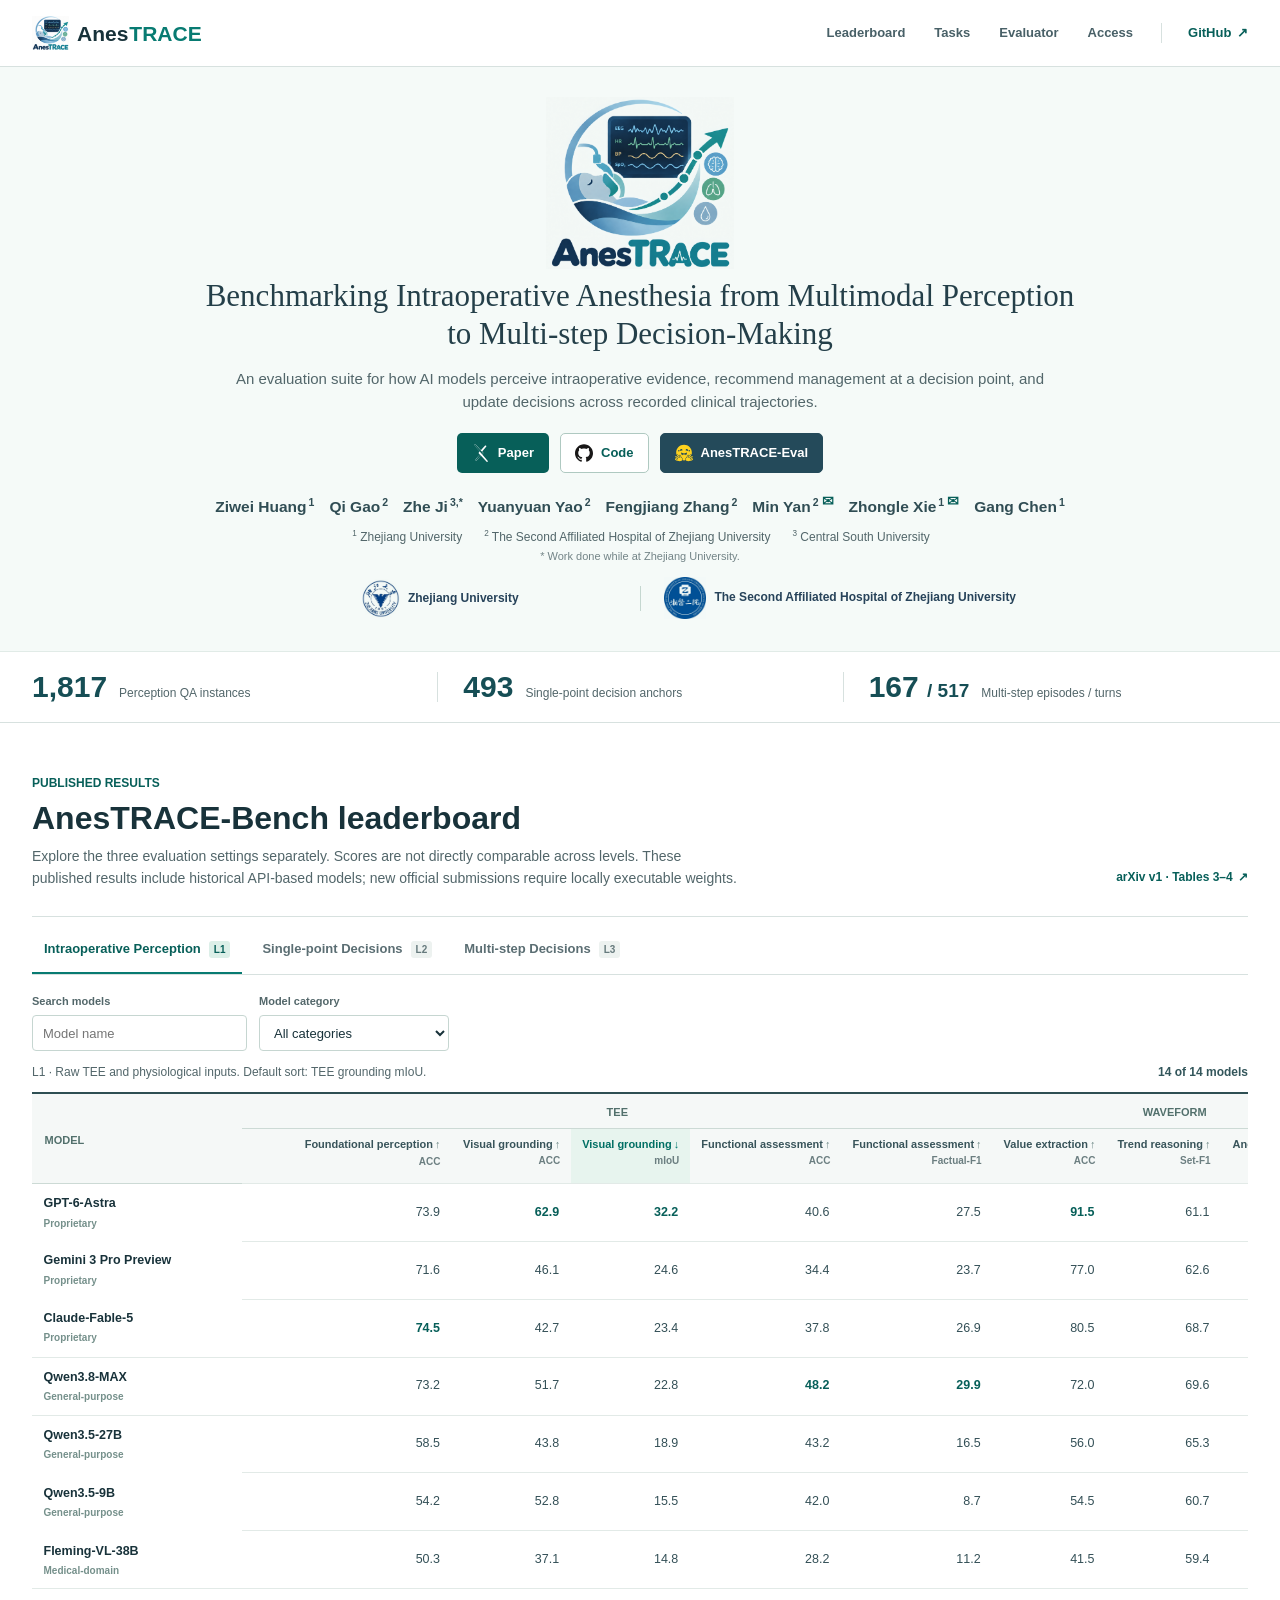
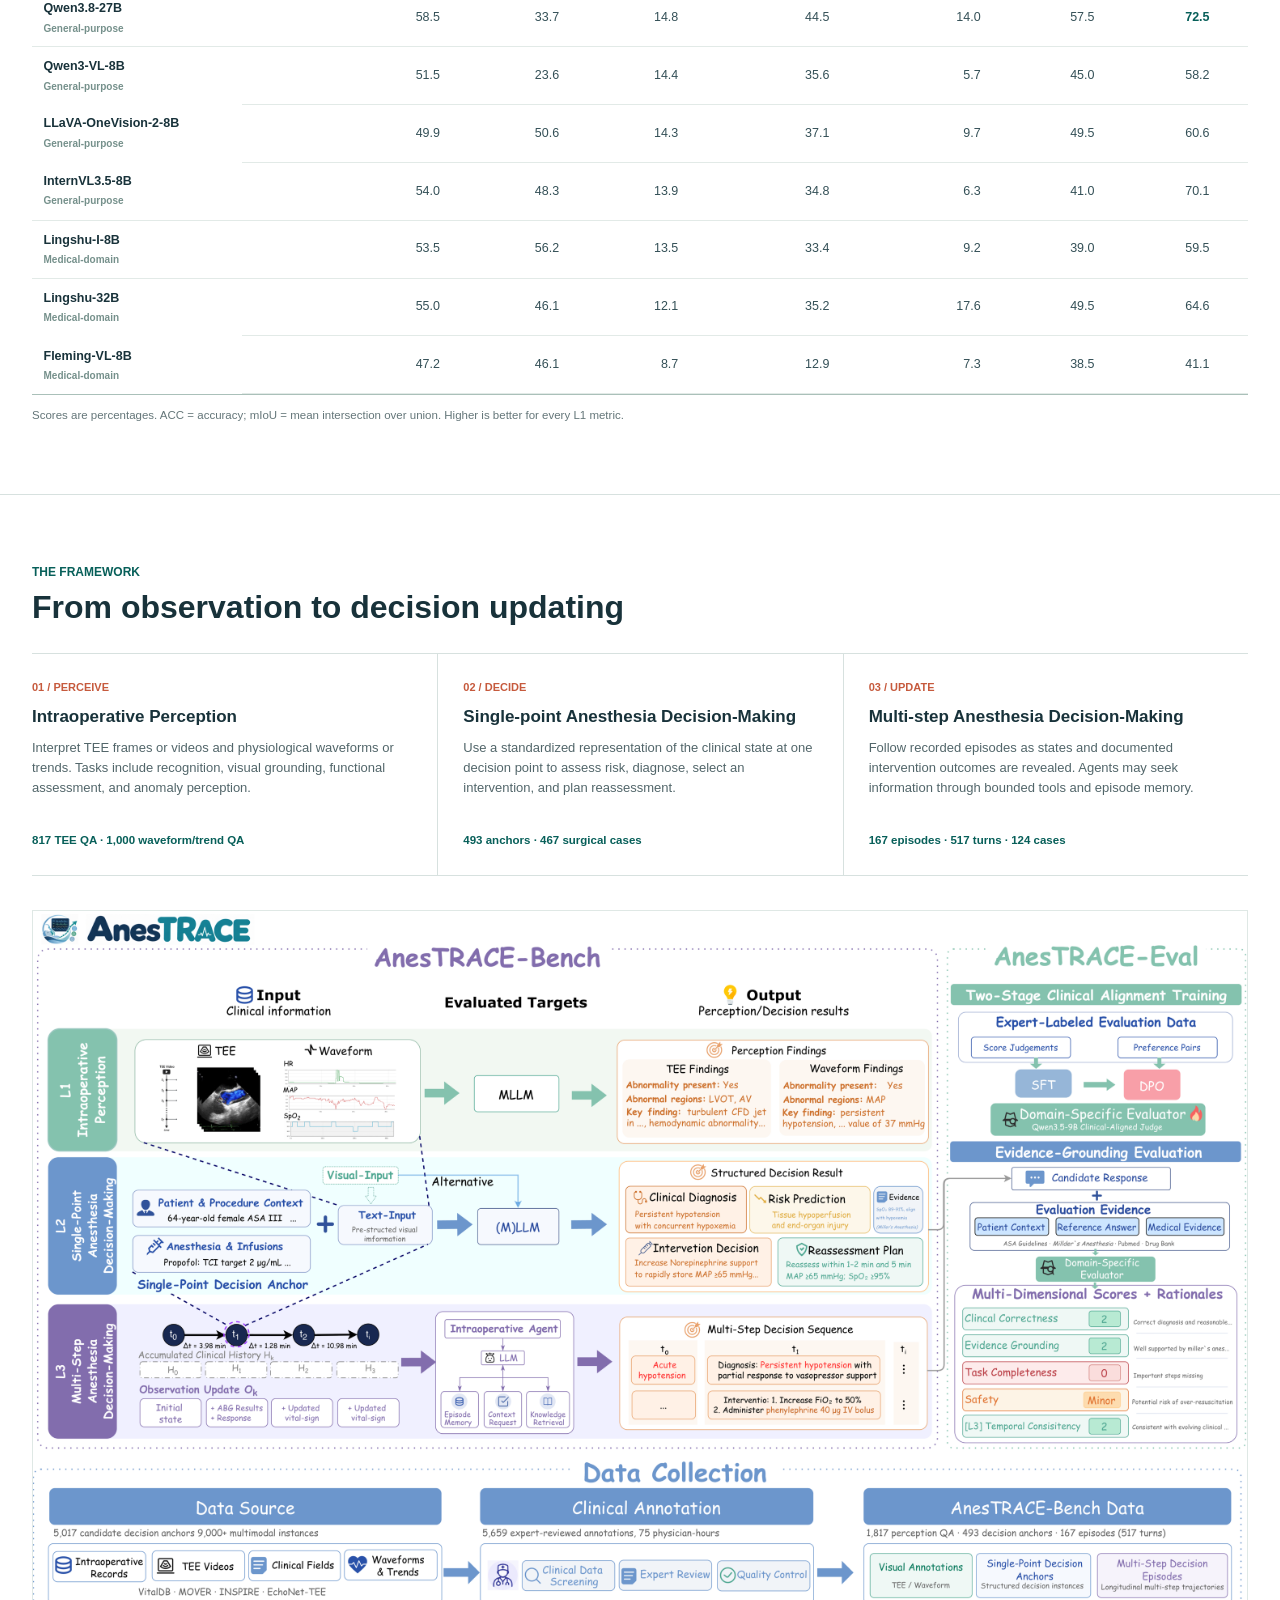
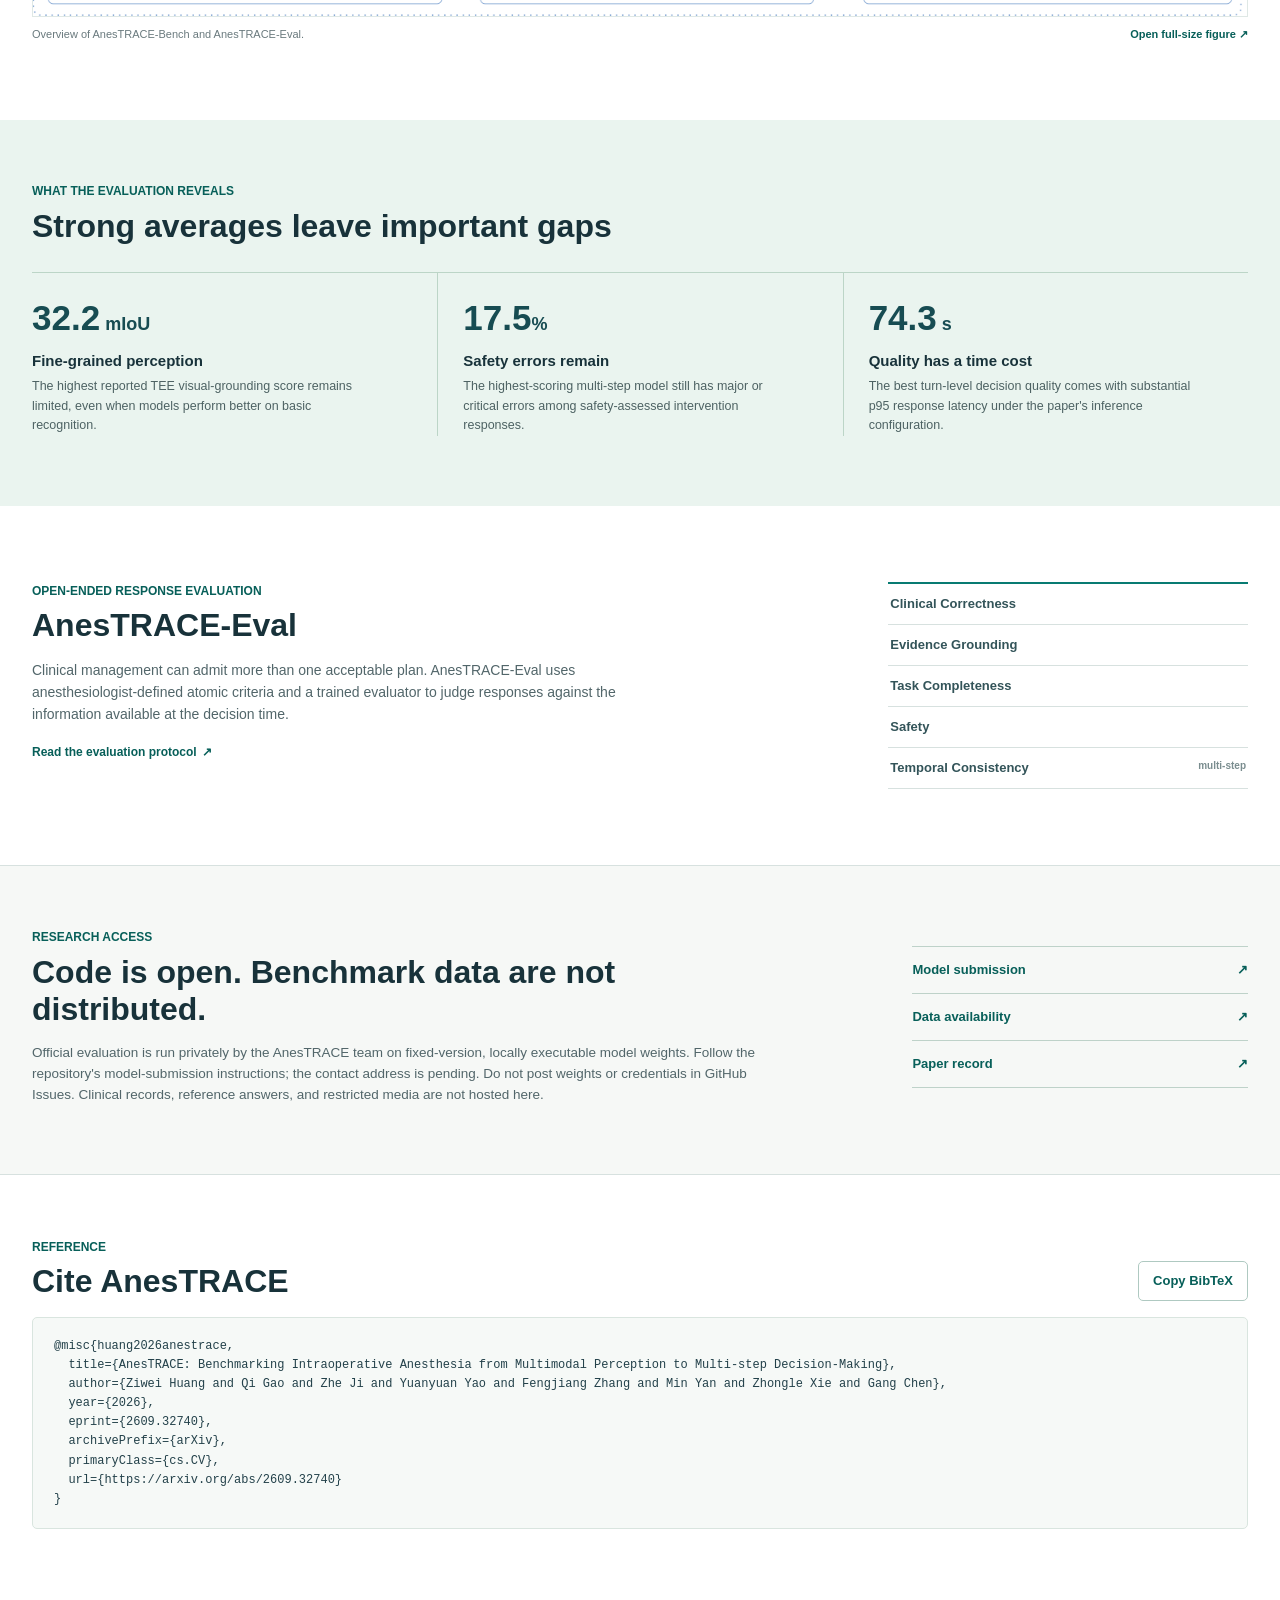
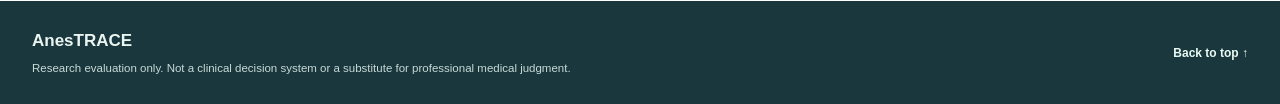
==== docs/index.html @ 27e4fd45 "update overview website" ====
<!doctype html>
<html lang="en">
  <head>
    <meta charset="utf-8">
    <meta name="viewport" content="width=device-width, initial-scale=1">
    <meta name="theme-color" content="#f7faf8">
    <meta name="description" content="AnesTRACE benchmarks intraoperative anesthesia across multimodal perception, single-point decisions, and multi-step decision-making. Explore published results and the paper.">
    <link rel="canonical" href="https://zjudbxai.github.io/AnesTRACE/">
    <link rel="icon" href="assets/favicon.svg" type="image/svg+xml">
    <link rel="stylesheet" href="styles.css">
    <script src="leaderboard-data.js" defer></script>
    <script src="app.js" defer></script>
    <title>AnesTRACE | Intraoperative Anesthesia Benchmark</title>
  </head>
  <body>
    <a class="skip-link" href="#main">Skip to content</a>
    <header class="site-header">
      <div class="shell header-inner">
        <a class="brand" href="#top" aria-label="AnesTRACE home"><img class="brand-image" src="assets/anestrace-primary-logo.png" alt="" width="1165" height="1067">Anes<span>TRACE</span></a>
        <nav class="site-nav" aria-label="Main navigation">
          <a href="#leaderboard">Leaderboard</a>
          <a href="#benchmark">Tasks</a>
          <a href="#evaluation">Evaluator</a>
          <a href="#access">Access</a>
        </nav>
        <a class="header-code" href="https://github.com/zjuDBxAI/AnesTRACE" target="_blank" rel="noopener noreferrer">GitHub <span aria-hidden="true">↗</span></a>
      </div>
    </header>

    <main id="main">
      <section class="hero" id="top" aria-labelledby="hero-heading">
        <div class="shell hero-inner">
          <h1 id="hero-heading"><img class="hero-logo" src="assets/anestrace-primary-logo.png" alt="AnesTRACE" width="1165" height="1067"></h1>
          <p class="paper-title">Benchmarking Intraoperative Anesthesia from Multimodal Perception to Multi-step Decision-Making</p>
          <p class="hero-description">An evaluation suite for how AI models perceive intraoperative evidence, recommend management at a decision point, and update decisions across recorded clinical trajectories.</p>
          <div class="hero-actions" aria-label="Paper resources">
            <a class="button button-primary" href="https://arxiv.org/pdf/2609.32740" target="_blank" rel="noopener noreferrer"><img class="button-icon" src="assets/anestrace-arxiv-icon.svg" alt="" width="24" height="24">Paper</a>
            <a class="button button-outline" href="https://github.com/zjuDBxAI/AnesTRACE" target="_blank" rel="noopener noreferrer"><img class="button-icon" src="assets/anestrace-github-icon.svg" alt="" width="24" height="24">Code</a>
            <a class="button button-eval" href="https://huggingface.co/DataXAI/AnesTRACE-Eval" target="_blank" rel="noopener noreferrer"><img class="button-icon" src="assets/anestrace-huggingface-icon.svg" alt="" width="24" height="24">AnesTRACE-Eval</a>
          </div>
          <p class="authors"><span>Ziwei Huang<sup>1</sup></span><span>Qi Gao<sup>2</sup></span><span>Zhe Ji<sup>3,*</sup></span><span>Yuanyuan Yao<sup>2</sup></span><span>Fengjiang Zhang<sup>2</sup></span><span>Min Yan<sup>2</sup><span class="corresponding-icon" role="img" aria-label="Corresponding author">✉</span></span><span>Zhongle Xie<sup>1</sup><span class="corresponding-icon" role="img" aria-label="Corresponding author">✉</span></span><span>Gang Chen<sup>1</sup></span></p>
          <p class="author-affiliations"><span><sup>1</sup> Zhejiang University</span><span><sup>2</sup> The Second Affiliated Hospital of Zhejiang University</span><span><sup>3</sup> Central South University</span></p>
          <p class="author-note">* Work done while at Zhejiang University.</p>
          <div class="affiliations" aria-label="Research institutions">
            <a class="affiliation affiliation-zju" href="https://www.zju.edu.cn/" target="_blank" rel="noopener noreferrer" title="Zhejiang University">
              <img src="assets/zhejiang-university.png" alt="Zhejiang University emblem" width="318" height="253">
              <span>Zhejiang University</span>
            </a>
            <span class="affiliation-divider" aria-hidden="true"></span>
            <a class="affiliation affiliation-sahzu" href="https://en.z2hospital.com/" target="_blank" rel="noopener noreferrer" title="The Second Affiliated Hospital of Zhejiang University">
              <img class="hospital-emblem" src="assets/Zhe.jpg" alt="The Second Affiliated Hospital of Zhejiang University emblem" width="800" height="800">
              <span>The Second Affiliated Hospital of Zhejiang University</span>
            </a>
          </div>
        </div>
      </section>

      <div class="facts-band" aria-label="Benchmark size">
        <div class="shell facts-grid">
          <div class="fact"><span class="fact-value">1,817</span><span class="fact-label">Perception QA instances</span></div>
          <div class="fact"><span class="fact-value">493</span><span class="fact-label">Single-point decision anchors</span></div>
          <div class="fact"><span class="fact-value">167 <small>/ 517</small></span><span class="fact-label">Multi-step episodes / turns</span></div>
        </div>
      </div>

      <section class="section leaderboard-section" id="leaderboard" aria-labelledby="leaderboard-heading">
        <div class="shell">
          <div class="section-heading">
            <div>
              <p class="section-kicker">Published results</p>
              <h2 id="leaderboard-heading">AnesTRACE-Bench leaderboard</h2>
              <p class="section-intro">Explore the three evaluation settings separately. Scores are not directly comparable across levels. These published results include historical API-based models; new official submissions require locally executable weights.</p>
            </div>
            <a class="source-link" href="https://arxiv.org/pdf/2609.32740v1" target="_blank" rel="noopener noreferrer">arXiv v1 · Tables 3–4 <span aria-hidden="true">↗</span></a>
          </div>

          <div class="leaderboard-controls">
            <div class="tabs" role="tablist" aria-label="Benchmark level">
              <button class="tab" type="button" role="tab" id="tab-perception" aria-controls="leaderboard-panel" aria-selected="true" data-level="perception">Intraoperative Perception <span>L1</span></button>
              <button class="tab" type="button" role="tab" id="tab-single" aria-controls="leaderboard-panel" aria-selected="false" data-level="single" tabindex="-1">Single-point Decisions <span>L2</span></button>
              <button class="tab" type="button" role="tab" id="tab-multi" aria-controls="leaderboard-panel" aria-selected="false" data-level="multi" tabindex="-1">Multi-step Decisions <span>L3</span></button>
            </div>
            <div class="filters">
              <label class="field" for="model-search"><span>Search models</span><input id="model-search" type="search" placeholder="Model name" autocomplete="off"></label>
              <label class="field" for="category-filter"><span>Model category</span><select id="category-filter"><option value="all">All categories</option><option value="proprietary">Proprietary</option><option value="general">General-purpose</option><option value="medical">Medical-domain</option></select></label>
            </div>
          </div>
          <div id="leaderboard-panel" role="tabpanel" aria-labelledby="tab-perception">
            <div class="table-meta"><p id="table-context" aria-live="polite"></p><p id="table-count" aria-live="polite"></p></div>
            <div class="table-scroll" tabindex="0" role="region" aria-label="Scrollable leaderboard table">
              <table id="leaderboard-table"><caption class="sr-only">Published AnesTRACE-Bench model results</caption><thead></thead><tbody></tbody></table>
            </div>
            <p class="table-footnote" id="table-footnote"></p>
          </div>
        </div>
      </section>

      <section class="section benchmark-section" id="benchmark" aria-labelledby="benchmark-heading">
        <div class="shell">
          <div class="section-heading narrow-heading">
            <div><p class="section-kicker">The framework</p><h2 id="benchmark-heading">From observation to decision updating</h2></div>
          </div>
          <div class="level-grid">
            <article class="level"><p class="level-number">01 / Perceive</p><h3>Intraoperative Perception</h3><p>Interpret TEE frames or videos and physiological waveforms or trends. Tasks include recognition, visual grounding, functional assessment, and anomaly perception.</p><span class="level-count">817 TEE QA · 1,000 waveform/trend QA</span></article>
            <article class="level"><p class="level-number">02 / Decide</p><h3>Single-point Anesthesia Decision-Making</h3><p>Use a standardized representation of the clinical state at one decision point to assess risk, diagnose, select an intervention, and plan reassessment.</p><span class="level-count">493 anchors · 467 surgical cases</span></article>
            <article class="level"><p class="level-number">03 / Update</p><h3>Multi-step Anesthesia Decision-Making</h3><p>Follow recorded episodes as states and documented intervention outcomes are revealed. Agents may seek information through bounded tools and episode memory.</p><span class="level-count">167 episodes · 517 turns · 124 cases</span></article>
          </div>
          <figure class="overview-figure">
            <a href="assets/anestrace-overview.png" target="_blank" rel="noopener noreferrer" aria-label="Open the full-resolution AnesTRACE overview figure"><img src="assets/anestrace-overview-preview.png" alt="AnesTRACE overview showing the three benchmark levels, expert-reviewed data pipeline, and AnesTRACE-Eval" width="3000" height="1741"></a>
            <figcaption>Overview of AnesTRACE-Bench and AnesTRACE-Eval. <a href="assets/anestrace-overview.png" target="_blank" rel="noopener noreferrer">Open full-size figure <span aria-hidden="true">↗</span></a></figcaption>
          </figure>
        </div>
      </section>

      <section class="section findings-section" aria-labelledby="findings-heading">
        <div class="shell">
          <p class="section-kicker">What the evaluation reveals</p>
          <h2 id="findings-heading">Strong averages leave important gaps</h2>
          <div class="findings-grid">
            <div class="finding"><span class="finding-number">32.2<span class="finding-unit"> mIoU</span></span><h3>Fine-grained perception</h3><p>The highest reported TEE visual-grounding score remains limited, even when models perform better on basic recognition.</p></div>
            <div class="finding"><span class="finding-number">17.5<span class="finding-unit">%</span></span><h3>Safety errors remain</h3><p>The highest-scoring multi-step model still has major or critical errors among safety-assessed intervention responses.</p></div>
            <div class="finding"><span class="finding-number">74.3<span class="finding-unit"> s</span></span><h3>Quality has a time cost</h3><p>The best turn-level decision quality comes with substantial p95 response latency under the paper's inference configuration.</p></div>
          </div>
        </div>
      </section>

      <section class="section eval-section" id="evaluation" aria-labelledby="evaluation-heading">
        <div class="shell eval-layout">
          <div><p class="section-kicker">Open-ended response evaluation</p><h2 id="evaluation-heading">AnesTRACE-Eval</h2><p>Clinical management can admit more than one acceptable plan. AnesTRACE-Eval uses anesthesiologist-defined atomic criteria and a trained evaluator to judge responses against the information available at the decision time.</p><a class="text-link" href="https://arxiv.org/pdf/2609.32740" target="_blank" rel="noopener noreferrer">Read the evaluation protocol <span aria-hidden="true">↗</span></a></div>
          <div class="eval-dimensions" aria-label="Evaluation dimensions"><span>Clinical Correctness</span><span>Evidence Grounding</span><span>Task Completeness</span><span>Safety</span><span>Temporal Consistency <small>multi-step</small></span></div>
        </div>
      </section>

      <section class="section access-section" id="access" aria-labelledby="access-heading">
        <div class="shell access-layout"><div><p class="section-kicker">Research access</p><h2 id="access-heading">Code is open. Benchmark data are not distributed.</h2><p>Official evaluation is run privately by the AnesTRACE team on fixed-version, locally executable model weights. Follow the repository's model-submission instructions; the contact address is pending. Do not post weights or credentials in GitHub Issues. Clinical records, reference answers, and restricted media are not hosted here.</p></div><div class="access-links"><a href="https://github.com/zjuDBxAI/AnesTRACE#model-submission" target="_blank" rel="noopener noreferrer">Model submission <span aria-hidden="true">↗</span></a><a href="https://github.com/zjuDBxAI/AnesTRACE/blob/main/data/README.md" target="_blank" rel="noopener noreferrer">Data availability <span aria-hidden="true">↗</span></a><a href="https://arxiv.org/abs/2609.32740" target="_blank" rel="noopener noreferrer">Paper record <span aria-hidden="true">↗</span></a></div></div>
      </section>

      <section class="section citation-section" id="citation" aria-labelledby="citation-heading">
        <div class="shell"><div class="citation-heading"><div><p class="section-kicker">Reference</p><h2 id="citation-heading">Cite AnesTRACE</h2></div><button id="copy-citation" class="button button-outline" type="button">Copy BibTeX</button></div><pre id="bibtex"><code>@misc{huang2026anestrace,
  title={AnesTRACE: Benchmarking Intraoperative Anesthesia from Multimodal Perception to Multi-step Decision-Making},
  author={Ziwei Huang and Qi Gao and Zhe Ji and Yuanyuan Yao and Fengjiang Zhang and Min Yan and Zhongle Xie and Gang Chen},
  year={2026},
  eprint={2609.32740},
  archivePrefix={arXiv},
  primaryClass={cs.CV},
  url={https://arxiv.org/abs/2609.32740}
}</code></pre></div>
      </section>
    </main>

    <footer class="site-footer"><div class="shell footer-inner"><div><strong>AnesTRACE</strong><p>Research evaluation only. Not a clinical decision system or a substitute for professional medical judgment.</p></div><a href="#top">Back to top ↑</a></div></footer>
  </body>
</html>
---- docs/styles.css ----
:root {
  color-scheme: light;
  --ink: #18323a;
  --muted: #52666a;
  --line: #d7e1df;
  --teal: #087b72;
  --teal-dark: #075f59;
  --coral: #c65a3d;
  --paper: #ffffff;
  --mist: #f2f8f5;
  --blue: #335f86;
}

* { box-sizing: border-box; }
html { scroll-behavior: smooth; }
body { margin: 0; background: var(--paper); color: var(--ink); font-family: -apple-system, BlinkMacSystemFont, "Segoe UI", Arial, sans-serif; line-height: 1.55; }
button, input, select { font: inherit; }
button { cursor: pointer; }
a { color: inherit; text-decoration: none; }
a:hover { color: var(--teal-dark); }
img { max-width: 100%; }
::selection { background: #b8e7da; color: #102a30; }
:focus-visible { outline: 3px solid #1a9690; outline-offset: 3px; }
.shell { width: min(100% - 64px, 1320px); margin-inline: auto; }
.sr-only { position: absolute; width: 1px; height: 1px; padding: 0; margin: -1px; overflow: hidden; clip: rect(0, 0, 0, 0); white-space: nowrap; border: 0; }
.skip-link { position: absolute; top: -80px; left: 16px; z-index: 30; background: var(--ink); color: white; padding: 10px 14px; }
.skip-link:focus { top: 12px; }

.site-header { position: sticky; top: 0; z-index: 20; background: rgba(255, 255, 255, .96); border-bottom: 1px solid var(--line); backdrop-filter: blur(10px); }
.header-inner { display: flex; align-items: center; min-height: 66px; gap: 28px; }
.brand { display: inline-flex; align-items: center; gap: 1px; font-size: 21px; font-weight: 760; line-height: 1; white-space: nowrap; }
.brand span:last-child { color: var(--teal); }
.brand-image { display: block; width: 37px; height: 34px; margin-right: 7px; object-fit: contain; }
.site-nav { display: flex; align-items: center; gap: 29px; margin-left: auto; font-size: 13px; font-weight: 650; }
.site-nav a { color: #486067; padding-block: 23px; white-space: nowrap; }
.site-nav a:hover { color: var(--teal); }
.header-code { color: var(--teal-dark); border-left: 1px solid var(--line); padding-left: 26px; font-size: 13px; font-weight: 720; white-space: nowrap; }
.header-code span, .source-link span, .button span, .text-link span, .access-links span { margin-left: 2px; }

.hero { background: #f5faf8; border-bottom: 1px solid #e1ebe7; }
.hero-inner { display: flex; flex-direction: column; align-items: center; padding-block: 30px 32px; text-align: center; }
.section-kicker { margin: 0; color: var(--teal-dark); font-size: 12px; font-weight: 760; text-transform: uppercase; }
.hero h1 { margin: 0 0 8px; line-height: 0; }
.hero-logo { display: block; width: 188px; height: auto; mix-blend-mode: multiply; }
.paper-title { max-width: 880px; margin: 0; font-family: Georgia, "Times New Roman", serif; font-size: clamp(21px, 2.65vw, 31px); line-height: 1.23; color: #243f49; }
.hero-description { max-width: 850px; margin: 13px 0 0; font-size: 15px; color: var(--muted); }
.hero-actions { display: flex; align-items: center; justify-content: center; gap: 11px; flex-wrap: wrap; margin-top: 20px; }
.button { display: inline-flex; align-items: center; justify-content: center; gap: 8px; min-height: 40px; padding: 8px 14px; border: 1px solid transparent; border-radius: 5px; font-size: 13px; font-weight: 730; line-height: 1.2; white-space: nowrap; transition: background .18s, border-color .18s, color .18s; }
.button-icon { display: block; width: 18px; height: 18px; flex: none; }
.button-primary .button-icon { filter: brightness(0) invert(1); }
.button-primary { background: var(--teal-dark); color: white; }
.button-primary:hover { background: #064e49; color: white; }
.button-outline { background: white; border-color: #afc9c1; color: var(--teal-dark); }
.button-outline:hover { background: #e7f4ef; border-color: var(--teal); }
.button-eval { background: #244a5a; border-color: #244a5a; color: white; }
.button-eval:hover { background: #183b4b; border-color: #183b4b; color: white; }
.button-link { color: var(--teal-dark); padding-inline: 10px; }
.button-link:hover { background: #e2f2ea; }
.authors { display: flex; flex-wrap: wrap; justify-content: center; column-gap: 15px; row-gap: 1px; max-width: 1080px; margin: 22px 0 0; color: #304d54; font-size: 15.5px; font-weight: 620; line-height: 1.55; }
.authors span { white-space: nowrap; }
.authors .corresponding-icon { display: inline-block; margin-left: 3px; color: var(--teal-dark); font-size: .9em; line-height: 1; vertical-align: super; }
.authors sup, .author-affiliations sup { margin-left: 2px; font-size: .68em; line-height: 0; }
.author-affiliations { display: flex; flex-wrap: wrap; justify-content: center; gap: 3px 20px; max-width: 1100px; margin: 9px 0 0; color: #52666a; font-size: 12px; line-height: 1.5; }
.author-note { margin: 2px 0 0; color: #738487; font-size: 11px; }
.affiliations { display: grid; grid-template-columns: minmax(0, 1fr) 1px minmax(0, 1fr); align-items: center; gap: 20px; width: min(100%, 760px); margin-top: 12px; }
.affiliation { display: inline-flex; align-items: center; justify-self: center; gap: 8px; min-height: 42px; }
.affiliation img { mix-blend-mode: multiply; }
.affiliation-zju img { display: block; width: 39px; height: 39px; object-fit: contain; }
.affiliation-zju span { color: #27435a; font-size: 12px; font-weight: 700; }
.affiliation-divider { height: 25px; border-left: 1px solid #c5d7d0; }
.hospital-emblem { display: block; width: 42px; height: 42px; object-fit: contain; }
.affiliation-sahzu span { max-width: 310px; color: #27435a; font-size: 12px; font-weight: 700; line-height: 1.3; text-align: left; }

.facts-band { background: #fff; border-bottom: 1px solid var(--line); }
.facts-grid { display: grid; grid-template-columns: repeat(3, 1fr); padding-block: 20px; }
.fact { display: flex; align-items: baseline; gap: 12px; min-width: 0; padding-inline: 25px; border-left: 1px solid var(--line); }
.fact:first-child { padding-left: 0; border-left: 0; }
.fact-value { color: #164e55; font-size: 30px; font-weight: 760; line-height: 1; white-space: nowrap; }
.fact-value small { font-size: 19px; }
.fact-label { color: var(--muted); font-size: 12px; line-height: 1.25; }

.section { scroll-margin-top: 78px; }
.leaderboard-section { padding-block: 51px 69px; }
.section-heading { display: flex; align-items: end; justify-content: space-between; gap: 24px; margin-bottom: 27px; }
.section-heading h2, .findings-section h2, .eval-section h2, .access-section h2, .citation-section h2 { margin: 7px 0 0; font-size: clamp(25px, 2.5vw, 32px); line-height: 1.16; font-weight: 730; }
.section-intro { max-width: 710px; margin: 9px 0 0; color: var(--muted); font-size: 14px; }
.source-link { color: var(--teal-dark); font-size: 12px; font-weight: 720; white-space: nowrap; padding-bottom: 3px; }
.leaderboard-controls { border-top: 1px solid var(--line); }
.tabs { display: flex; gap: 8px; overflow-x: auto; padding-top: 14px; border-bottom: 1px solid var(--line); }
.tab { position: relative; display: flex; align-items: center; gap: 8px; flex: 0 0 auto; min-height: 43px; padding: 4px 12px 11px; background: transparent; border: 0; color: #5b6e73; font-size: 13px; font-weight: 690; white-space: nowrap; }
.tab span { padding: 1px 5px; background: #edf2f0; border-radius: 3px; color: #667a7d; font-size: 10px; }
.tab[aria-selected="true"] { color: var(--teal-dark); }
.tab[aria-selected="true"]::after { content: ""; position: absolute; bottom: -1px; left: 0; right: 0; height: 3px; background: var(--teal); }
.tab[aria-selected="true"] span { color: var(--teal-dark); background: #dcefe8; }
.filters { display: flex; align-items: end; gap: 12px; flex-wrap: wrap; padding-block: 18px 12px; }
.field { display: flex; flex-direction: column; gap: 5px; color: #53676a; font-size: 11px; font-weight: 720; }
.field input, .field select { width: 215px; height: 36px; padding: 6px 10px; border: 1px solid #c6d6d1; border-radius: 4px; outline: none; background: white; color: var(--ink); font-size: 13px; font-weight: 450; }
.field input:focus, .field select:focus { border-color: var(--teal); box-shadow: 0 0 0 3px #d5eee6; }
.field select { width: 190px; }
.table-meta { display: flex; align-items: baseline; justify-content: space-between; gap: 18px; margin-bottom: 10px; color: var(--muted); font-size: 12px; }
.table-meta p { margin: 0; }
.table-meta p:last-child { white-space: nowrap; font-weight: 720; color: #33565b; }
.table-scroll { overflow-x: auto; border-top: 2px solid #2e4f53; border-bottom: 1px solid #aac0b9; scrollbar-color: #aac7bd #f0f5f2; }
table { width: 100%; min-width: 1100px; border-collapse: collapse; font-variant-numeric: tabular-nums; }
thead { background: #f5f8f7; }
th, td { border-bottom: 1px solid #e2eae7; }
thead .group-row th { padding: 10px 13px 7px; border-bottom: 1px solid #ccdad5; color: #52706c; font-size: 11px; font-weight: 750; text-align: center; text-transform: uppercase; }
thead .group-row th:first-child { text-align: left; }
thead .metric-row th { padding: 0; color: #38545a; font-size: 11px; font-weight: 700; text-align: right; vertical-align: bottom; }
.sort-button { display: flex; flex-direction: column; align-items: flex-end; width: 100%; min-width: 96px; min-height: 54px; padding: 9px 11px; border: 0; background: none; color: inherit; text-align: right; line-height: 1.22; }
.sort-button:hover { background: #e5f1eb; color: #075f59; }
.sort-button .sort-label { white-space: nowrap; }
.sort-button .sort-unit { margin-top: 4px; color: #6b7e80; font-size: 10px; font-weight: 570; }
.sort-button .sort-arrow { margin-left: 2px; color: #6a8684; }
.sort-button.active { color: #006f64; background: #e7f4ee; }
.sort-button.active .sort-arrow { color: #007a6e; }
tbody th { color: var(--ink); font-size: 12.5px; font-weight: 700; text-align: left; }
tbody td { text-align: right; font-size: 12.5px; color: #345057; }
tbody th, tbody td { padding: 10px 12px; }
tbody tr:hover { background: #f3f9f5; }
thead th:first-child, tbody th:first-child { position: sticky; left: 0; z-index: 1; min-width: 210px; max-width: 250px; background: #fff; box-shadow: 1px 0 0 #dce6e1; }
thead th:first-child { z-index: 3; background: #f5f8f7; }
tbody tr:hover th:first-child { background: #f3f9f5; }
.model-name { display: block; overflow-wrap: anywhere; }
.model-category { display: block; margin-top: 2px; color: #75908b; font-size: 10px; font-weight: 580; }
.best-value { color: #075f59; font-weight: 780; }
.empty-row td { padding: 32px; text-align: center; color: var(--muted); }
.table-footnote { max-width: 940px; margin: 12px 0 0; color: #647679; font-size: 11.5px; }

.benchmark-section { padding-block: 68px 77px; border-top: 1px solid var(--line); }
.narrow-heading { margin-bottom: 27px; }
.level-grid { display: grid; grid-template-columns: repeat(3, minmax(0, 1fr)); border-top: 1px solid var(--line); border-bottom: 1px solid var(--line); }
.level { padding: 25px 25px 26px; border-left: 1px solid var(--line); }
.level:first-child { padding-left: 0; border-left: 0; }
.level-number { margin: 0 0 11px; color: var(--coral); font-size: 11px; font-weight: 780; text-transform: uppercase; }
.level h3 { margin: 0 0 10px; font-size: 17px; line-height: 1.22; }
.level p:not(.level-number) { min-height: 79px; margin: 0; color: var(--muted); font-size: 13px; }
.level-count { display: block; margin-top: 15px; color: var(--teal-dark); font-size: 11.5px; font-weight: 730; }
.overview-figure { margin: 34px 0 0; }
.overview-figure > a { display: block; border: 1px solid #dfe8e5; background: white; }
.overview-figure img { display: block; width: 100%; height: auto; }
.overview-figure figcaption { display: flex; justify-content: space-between; gap: 12px; margin-top: 9px; color: #6a7a7e; font-size: 11px; }
.overview-figure figcaption a { color: var(--teal-dark); font-weight: 710; white-space: nowrap; }

.findings-section { padding-block: 62px 70px; background: #eaf4ef; }
.findings-section h2 { margin-bottom: 27px; }
.findings-grid { display: grid; grid-template-columns: repeat(3, minmax(0, 1fr)); border-top: 1px solid #bcd5c7; }
.finding { padding: 26px 25px 0; border-left: 1px solid #bcd5c7; }
.finding:first-child { padding-left: 0; border-left: 0; }
.finding-number { display: block; color: #174c52; font-size: 35px; font-weight: 760; line-height: 1.1; }
.finding-unit { font-size: 18px; }
.finding h3 { margin: 12px 0 5px; font-size: 15px; }
.finding p { max-width: 330px; margin: 0; color: #4d6263; font-size: 12.5px; }

.eval-section { padding-block: 76px; }
.eval-layout { display: grid; grid-template-columns: minmax(0, 1.35fr) minmax(270px, .65fr); gap: 9%; align-items: start; }
.eval-layout p:not(.section-kicker) { max-width: 610px; margin: 16px 0 14px; color: var(--muted); font-size: 14px; }
.text-link { color: var(--teal-dark); font-size: 12px; font-weight: 750; }
.eval-dimensions { display: grid; border-top: 2px solid var(--teal); }
.eval-dimensions span { display: flex; justify-content: space-between; gap: 10px; padding: 10px 2px; border-bottom: 1px solid var(--line); color: #335459; font-size: 13px; font-weight: 640; }
.eval-dimensions small { color: #7a8d8f; font-size: 10px; font-weight: 580; white-space: nowrap; }

.access-section { padding-block: 62px 68px; background: #f6f8f6; border-top: 1px solid var(--line); border-bottom: 1px solid var(--line); }
.access-layout { display: grid; grid-template-columns: minmax(0, 1.4fr) minmax(230px, .6fr); gap: 8%; }
.access-section h2 { max-width: 730px; }
.access-section p:not(.section-kicker) { max-width: 750px; margin: 15px 0 0; color: var(--muted); font-size: 13.5px; }
.access-links { align-self: center; border-top: 1px solid #bed2c9; }
.access-links a { display: flex; justify-content: space-between; padding: 13px 0; border-bottom: 1px solid #bed2c9; color: var(--teal-dark); font-size: 13px; font-weight: 730; }

.citation-section { padding-block: 63px 72px; }
.citation-heading { display: flex; align-items: end; justify-content: space-between; gap: 14px; margin-bottom: 16px; }
.citation-section pre { overflow-x: auto; margin: 0; padding: 19px 21px; border: 1px solid #d9e5df; border-radius: 5px; background: #f6f9f7; color: #23414a; font-size: 12px; line-height: 1.6; }
.site-footer { background: #19373d; color: #eaf4f0; }
.footer-inner { display: flex; align-items: center; justify-content: space-between; gap: 20px; padding-block: 27px; }
.footer-inner strong { font-size: 17px; }
.footer-inner p { margin: 5px 0 0; color: #c9dad7; font-size: 11.5px; }
.footer-inner a { color: #e8faf3; font-size: 12px; font-weight: 700; white-space: nowrap; }

@media (max-width: 920px) {
  .shell { width: min(100% - 40px, 1320px); }
  .site-nav { gap: 16px; }
  .fact { display: block; }
  .fact-label { display: block; margin-top: 5px; }
  .level p:not(.level-number) { min-height: 120px; }
  .level { padding-inline: 18px; }
}

@media (max-width: 720px) {
  .shell { width: min(100% - 32px, 1320px); }
  .header-inner { display: grid; grid-template-columns: 1fr auto; gap: 0 12px; padding-top: 13px; }
  .brand { font-size: 20px; }
  .site-nav { grid-column: 1 / -1; grid-row: 2; justify-content: space-between; gap: 8px; overflow-x: auto; margin: 0; }
  .site-nav a { padding-block: 12px; }
  .header-code { grid-column: 2; grid-row: 1; border-left: 0; padding: 0; }
  .hero-inner { padding-block: 18px; }
  .hero-logo { width: 145px; }
  .paper-title { max-width: 590px; }
  .hero-description { font-size: 13.5px; line-height: 1.45; }
  .hero-actions { margin-top: 16px; }
  .authors { column-gap: 11px; margin-top: 16px; font-size: 13.5px; }
  .author-affiliations { font-size: 11px; }
  .affiliations { display: flex; flex-direction: column; gap: 7px; width: auto; margin-top: 8px; }
  .affiliation-divider { display: none; }
  .affiliation-sahzu span { max-width: 240px; }
  .facts-grid { padding-block: 16px; }
  .fact { padding-inline: 12px; }
  .fact-value { font-size: 25px; }
  .fact-value small { font-size: 15px; }
  .fact-label { font-size: 10px; }
  .leaderboard-section, .benchmark-section, .eval-section, .citation-section { padding-block: 48px; }
  .section-heading { display: block; }
  .source-link { display: inline-block; margin-top: 13px; }
  .level-grid, .findings-grid { grid-template-columns: 1fr; }
  .level, .finding { padding: 19px 0; border-left: 0; border-top: 1px solid var(--line); }
  .level:first-child, .finding:first-child { border-top: 0; }
  .level p:not(.level-number) { min-height: 0; }
  .findings-section { padding-block: 47px; }
  .finding { padding-bottom: 0; }
  .finding p { max-width: none; }
  .eval-layout, .access-layout { grid-template-columns: 1fr; gap: 27px; }
  .access-section { padding-block: 48px; }
  .overview-figure figcaption { display: block; }
  .overview-figure figcaption a { display: block; margin-top: 5px; }
}

@media (max-width: 480px) {
  .paper-title { font-size: 21px; }
  .hero-actions { gap: 7px; }
  .button { min-height: 37px; font-size: 12px; }
  .facts-grid { grid-template-columns: 1fr; gap: 10px; }
  .fact, .fact:first-child { display: flex; align-items: baseline; gap: 10px; padding: 0; border: 0; }
  .fact-label { margin: 0; }
  .filters { display: grid; grid-template-columns: 1fr 1fr; gap: 9px; }
  .field input, .field select { width: 100%; min-width: 0; }
  .table-meta { display: block; }
  .table-meta p:last-child { margin-top: 3px; }
  .citation-heading { align-items: start; }
  .footer-inner { display: block; }
  .footer-inner a { display: inline-block; margin-top: 10px; }
}

@media (prefers-reduced-motion: reduce) {
  html { scroll-behavior: auto; }
  .button { transition: none; }
}
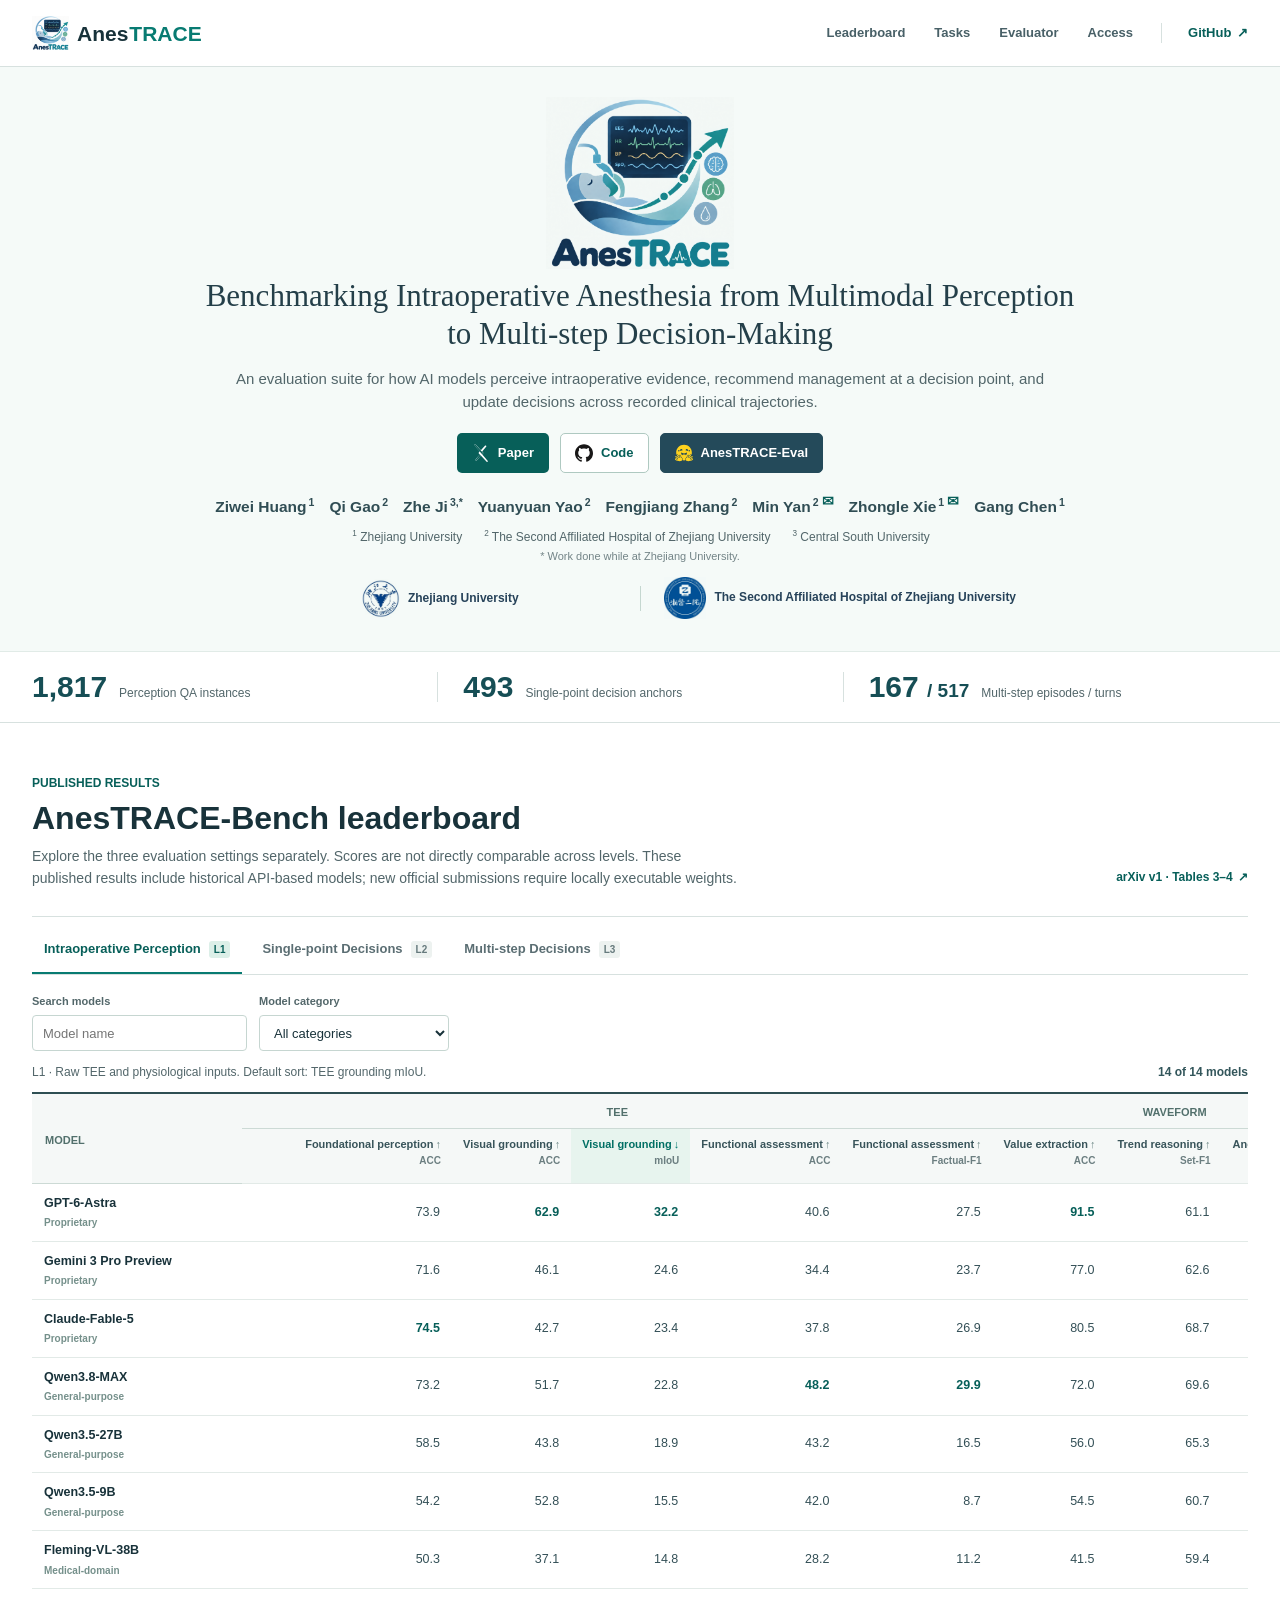
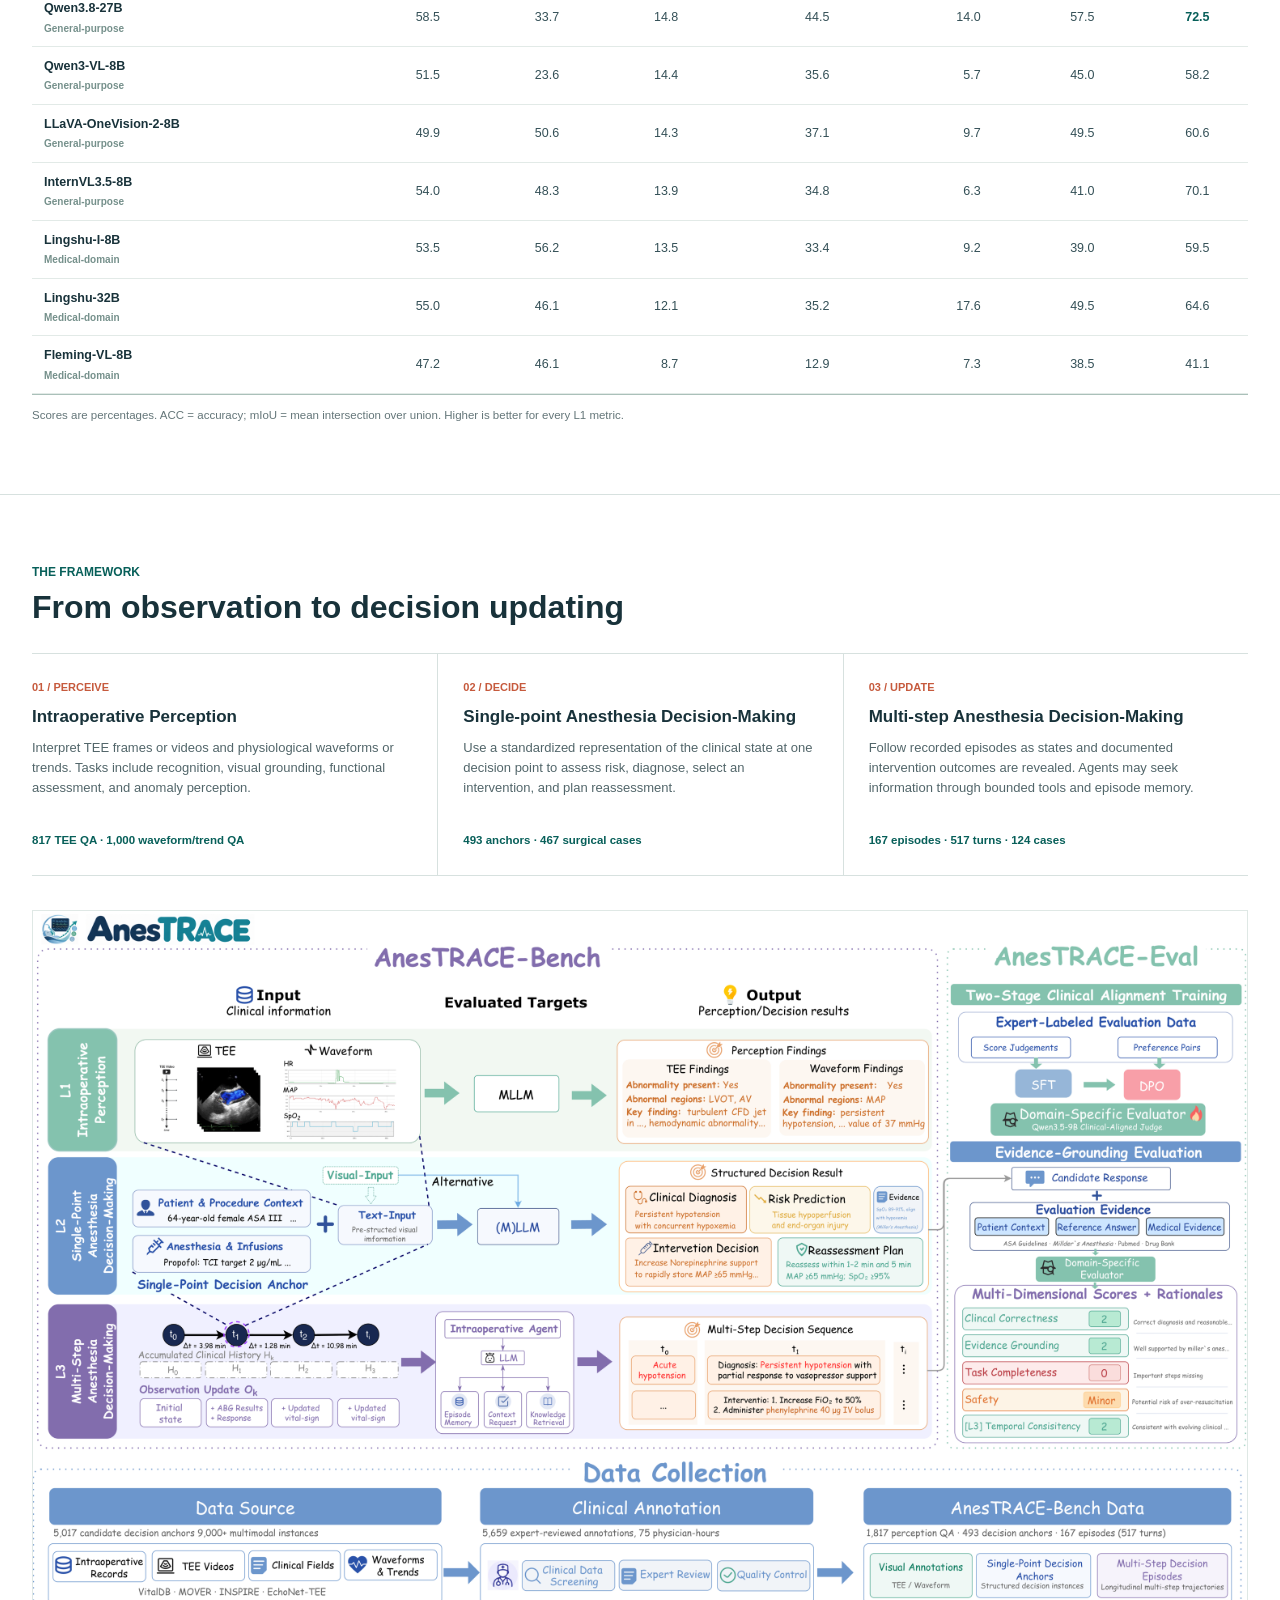
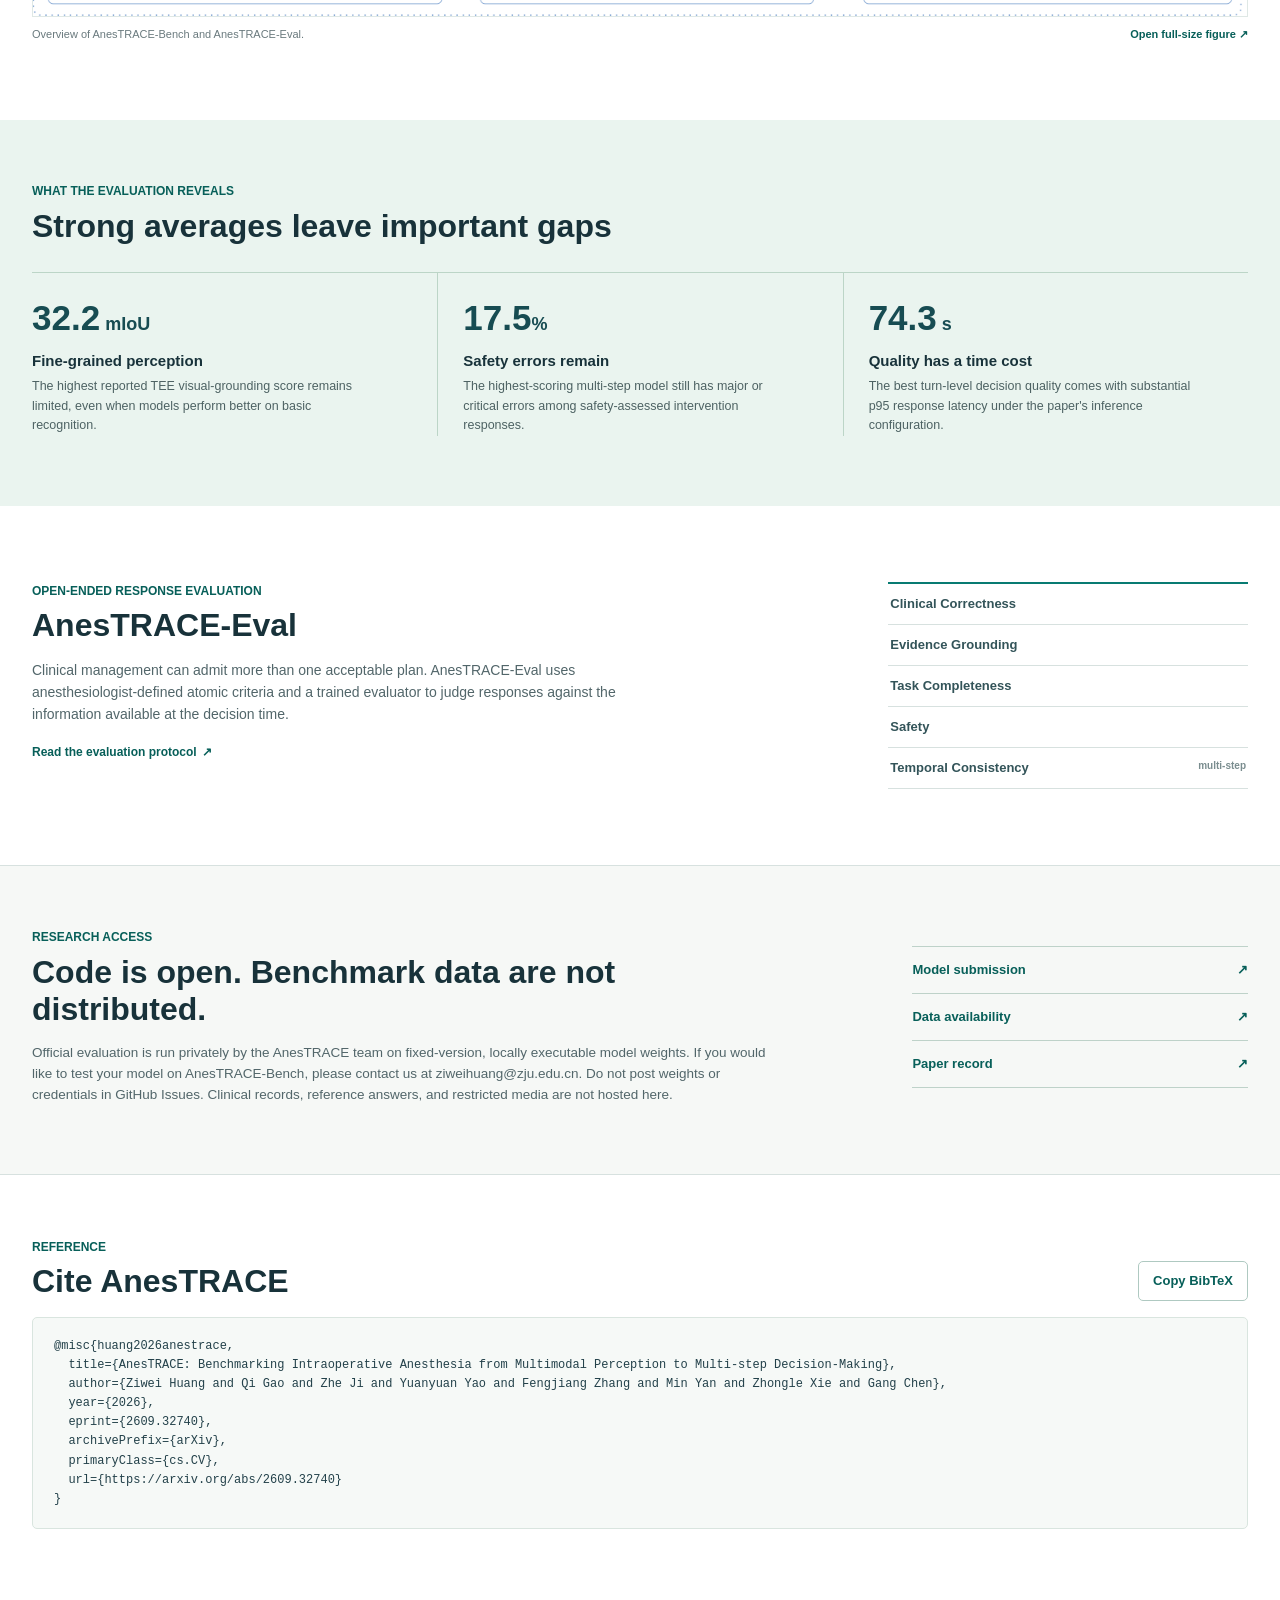
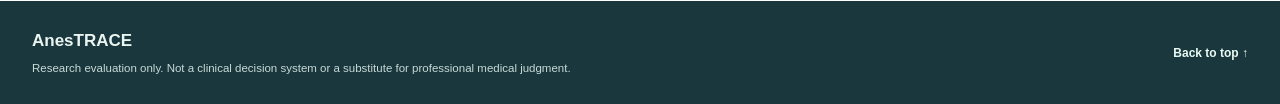
==== commit efbe3c09: "update website" ====
--- a/docs/index.html
+++ b/docs/index.html
@@ -132,7 +132,7 @@
       </section>
 
       <section class="section access-section" id="access" aria-labelledby="access-heading">
-        <div class="shell access-layout"><div><p class="section-kicker">Research access</p><h2 id="access-heading">Code is open. Benchmark data are not distributed.</h2><p>Official evaluation is run privately by the AnesTRACE team on fixed-version, locally executable model weights. Follow the repository's model-submission instructions; the contact address is pending. Do not post weights or credentials in GitHub Issues. Clinical records, reference answers, and restricted media are not hosted here.</p></div><div class="access-links"><a href="https://github.com/zjuDBxAI/AnesTRACE#model-submission" target="_blank" rel="noopener noreferrer">Model submission <span aria-hidden="true">↗</span></a><a href="https://github.com/zjuDBxAI/AnesTRACE/blob/main/data/README.md" target="_blank" rel="noopener noreferrer">Data availability <span aria-hidden="true">↗</span></a><a href="https://arxiv.org/abs/2609.32740" target="_blank" rel="noopener noreferrer">Paper record <span aria-hidden="true">↗</span></a></div></div>
+        <div class="shell access-layout"><div><p class="section-kicker">Research access</p><h2 id="access-heading">Code is open. Benchmark data are not distributed.</h2><p>Official evaluation is run privately by the AnesTRACE team on fixed-version, locally executable model weights. If you would like to test your model on AnesTRACE-Bench, please contact us at <a href="mailto:ziweihuang@zju.edu.cn">ziweihuang@zju.edu.cn</a>. Do not post weights or credentials in GitHub Issues. Clinical records, reference answers, and restricted media are not hosted here.</p></div><div class="access-links"><a href="https://github.com/zjuDBxAI/AnesTRACE#model-submission" target="_blank" rel="noopener noreferrer">Model submission <span aria-hidden="true">↗</span></a><a href="https://github.com/zjuDBxAI/AnesTRACE/blob/main/data/README.md" target="_blank" rel="noopener noreferrer">Data availability <span aria-hidden="true">↗</span></a><a href="https://arxiv.org/abs/2609.32740" target="_blank" rel="noopener noreferrer">Paper record <span aria-hidden="true">↗</span></a></div></div>
       </section>
 
       <section class="section citation-section" id="citation" aria-labelledby="citation-heading">
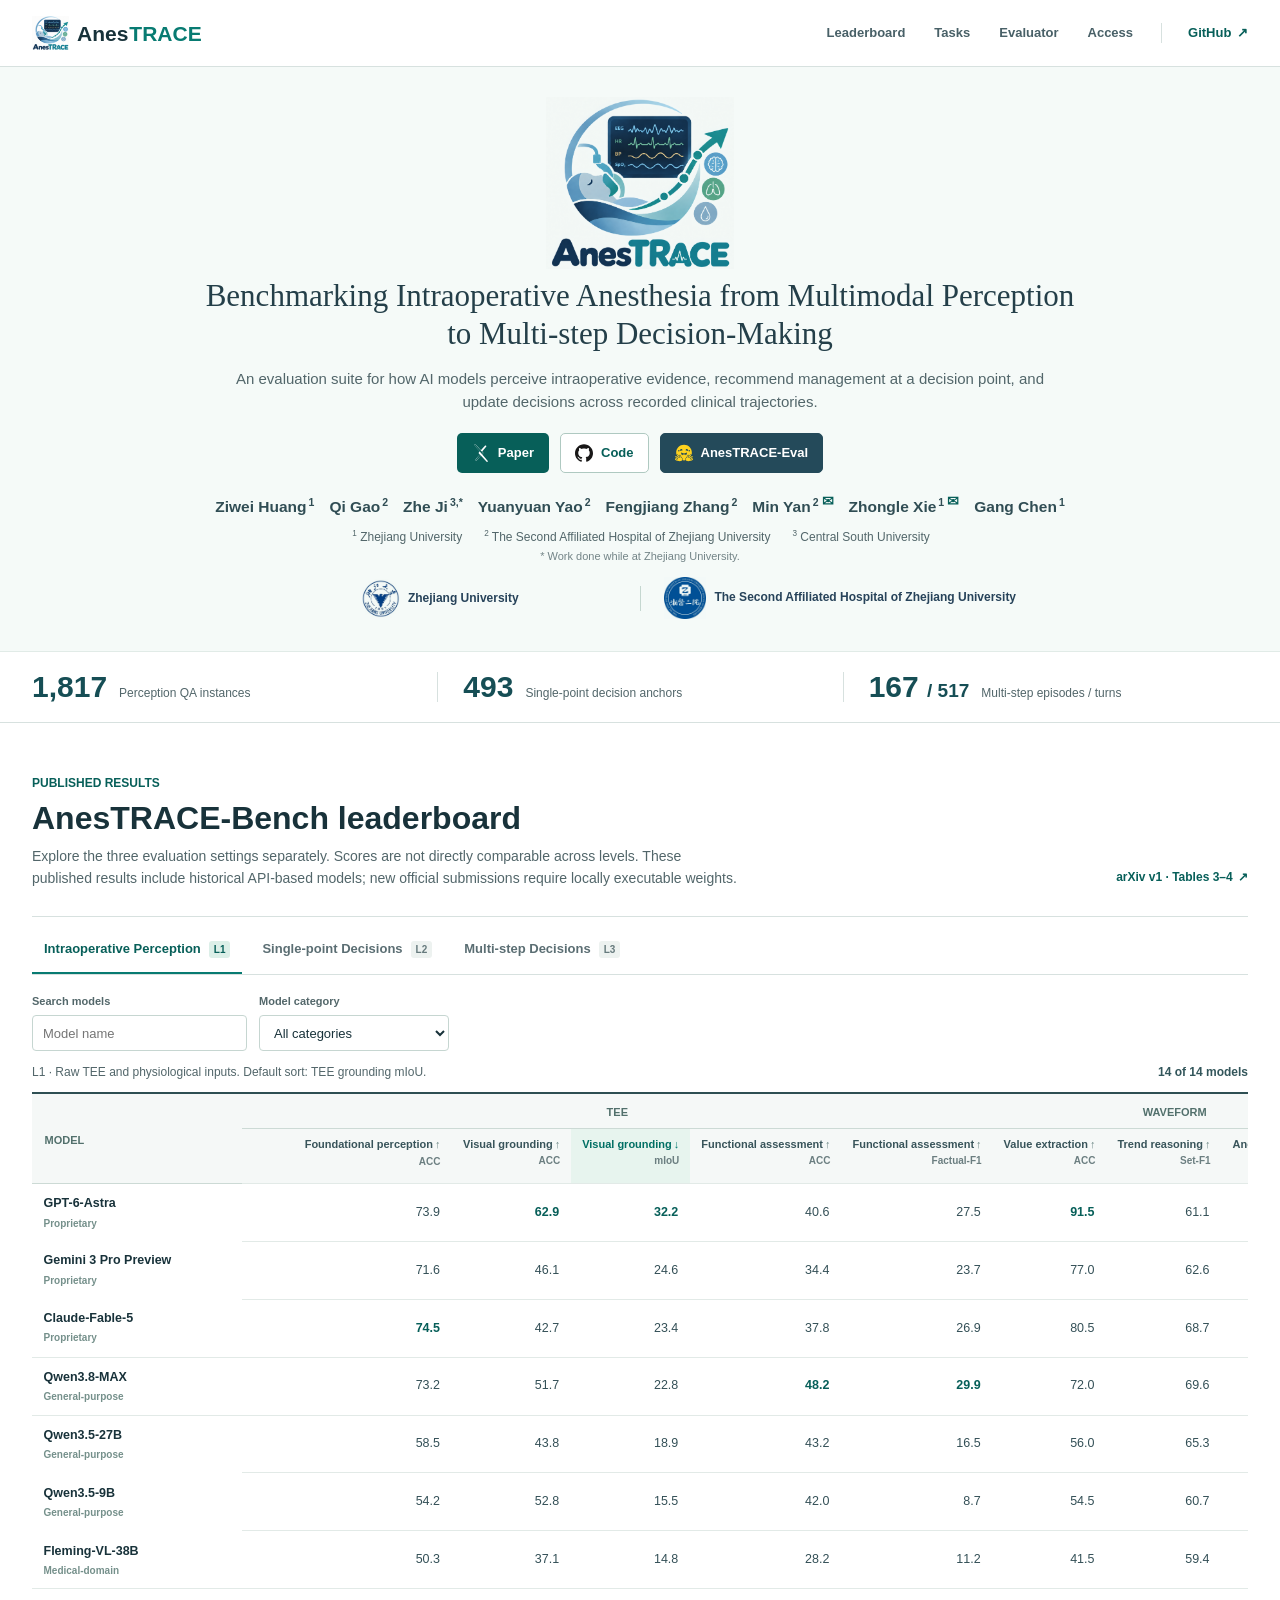
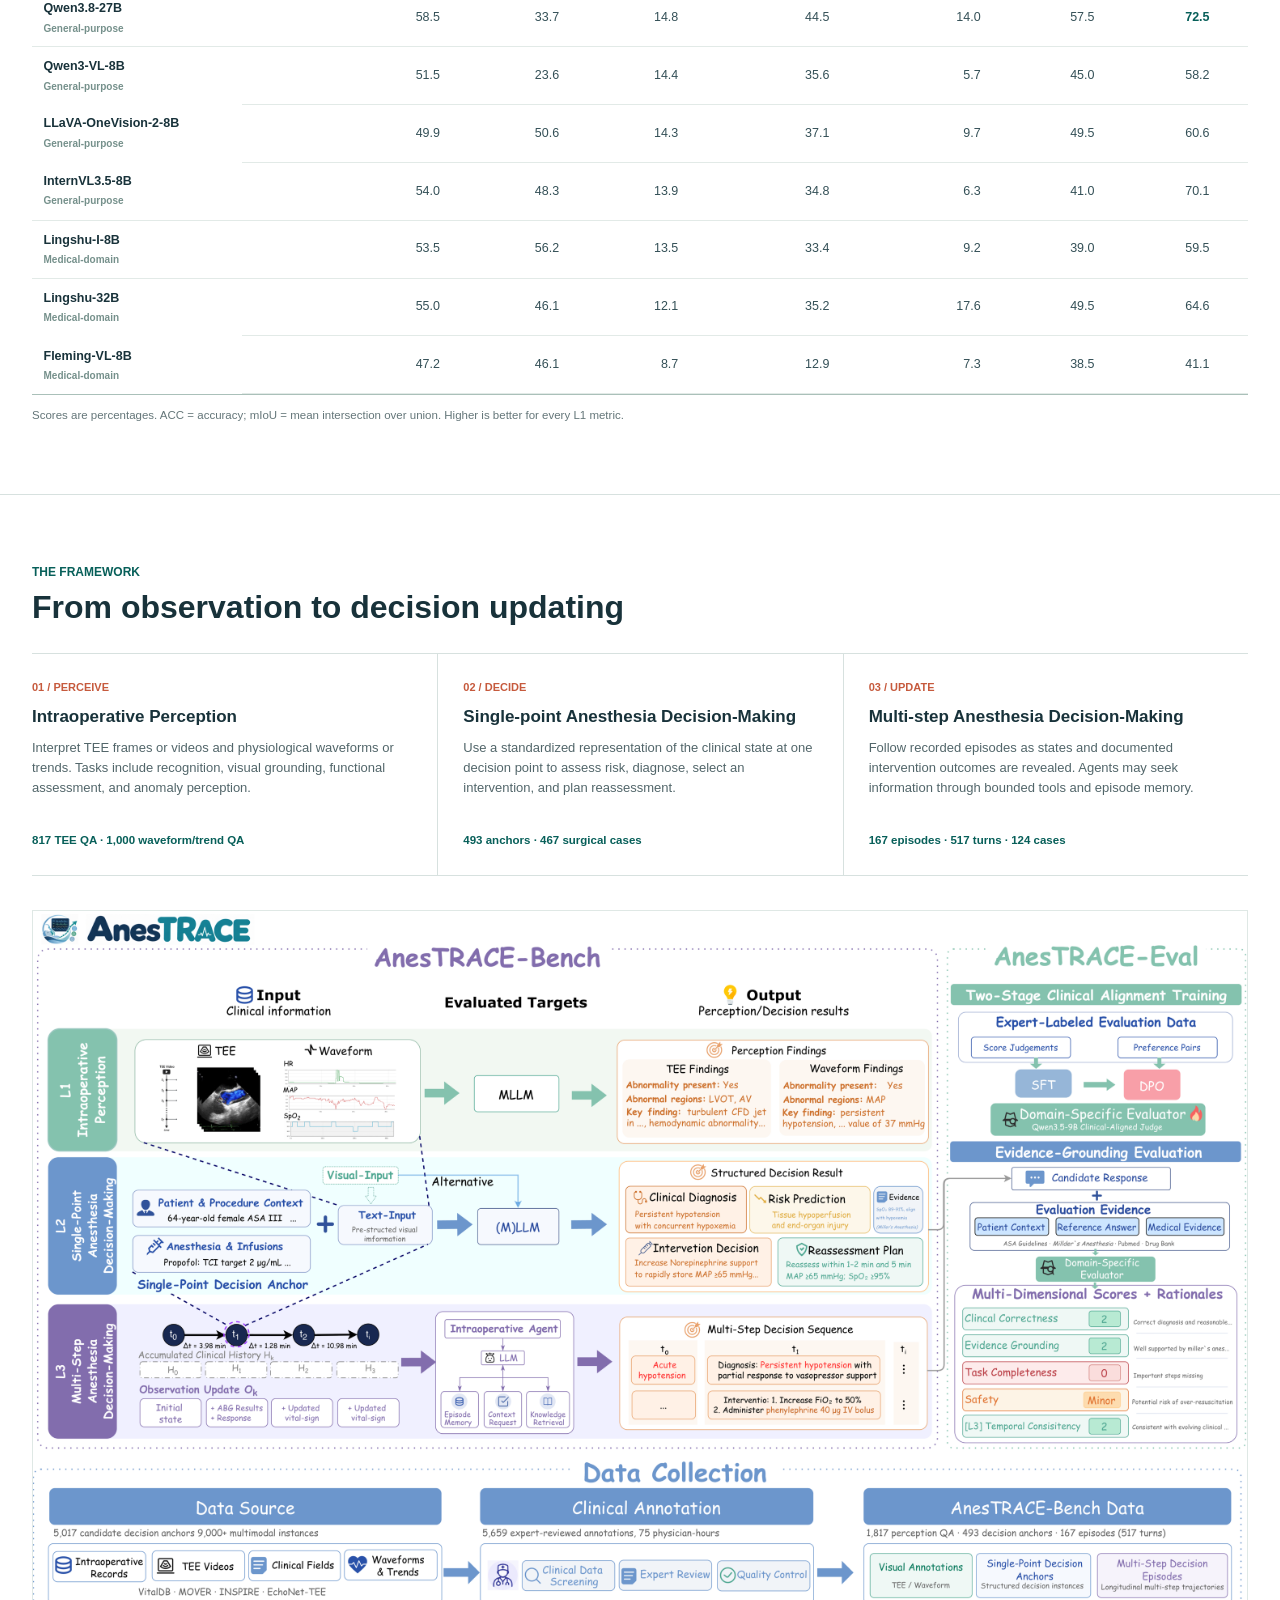
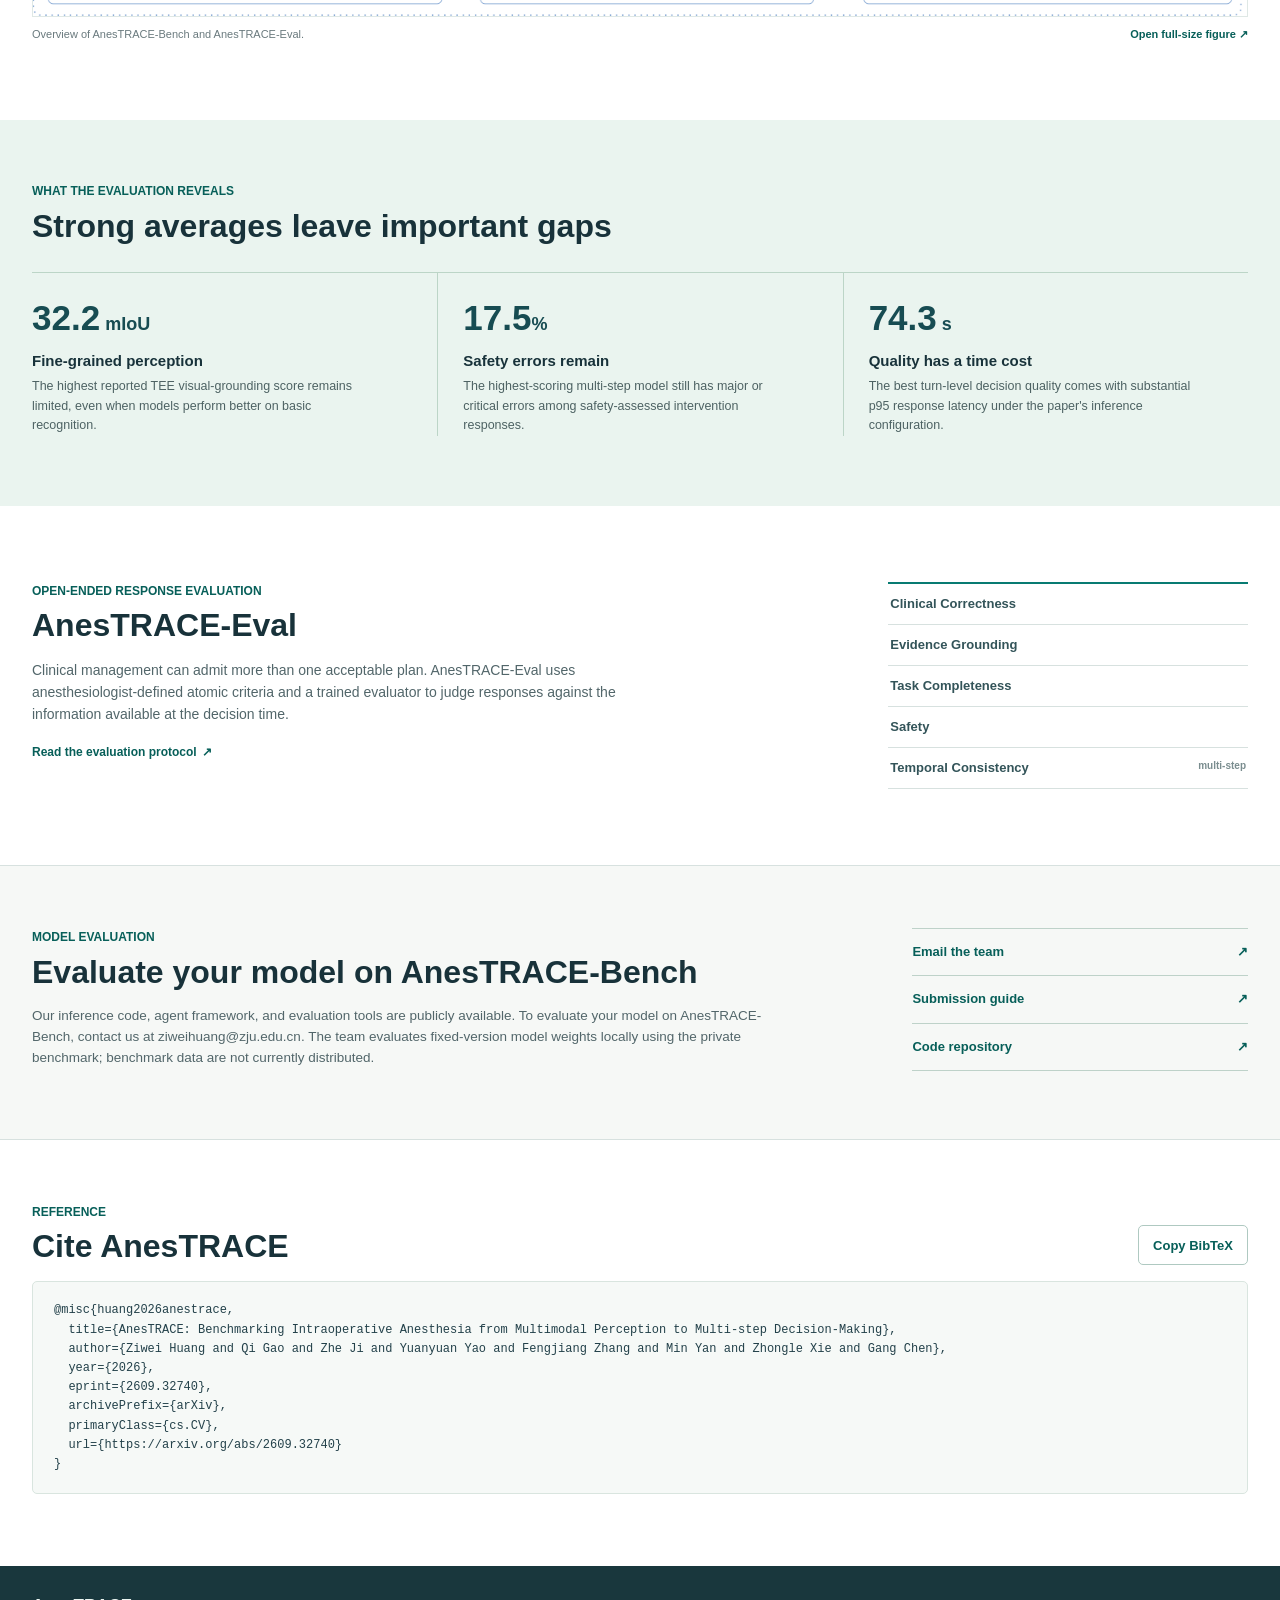
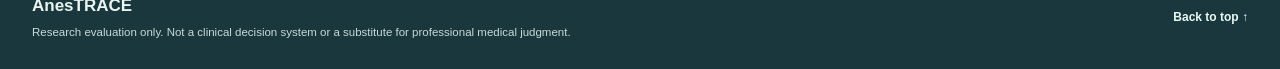
==== commit 29b81fb6: "website" ====
--- a/docs/index.html
+++ b/docs/index.html
@@ -132,7 +132,18 @@
       </section>
 
       <section class="section access-section" id="access" aria-labelledby="access-heading">
-        <div class="shell access-layout"><div><p class="section-kicker">Research access</p><h2 id="access-heading">Code is open. Benchmark data are not distributed.</h2><p>Official evaluation is run privately by the AnesTRACE team on fixed-version, locally executable model weights. If you would like to test your model on AnesTRACE-Bench, please contact us at <a href="mailto:ziweihuang@zju.edu.cn">ziweihuang@zju.edu.cn</a>. Do not post weights or credentials in GitHub Issues. Clinical records, reference answers, and restricted media are not hosted here.</p></div><div class="access-links"><a href="https://github.com/zjuDBxAI/AnesTRACE#model-submission" target="_blank" rel="noopener noreferrer">Model submission <span aria-hidden="true">↗</span></a><a href="https://github.com/zjuDBxAI/AnesTRACE/blob/main/data/README.md" target="_blank" rel="noopener noreferrer">Data availability <span aria-hidden="true">↗</span></a><a href="https://arxiv.org/abs/2609.32740" target="_blank" rel="noopener noreferrer">Paper record <span aria-hidden="true">↗</span></a></div></div>
+        <div class="shell access-layout">
+          <div>
+            <p class="section-kicker">Model evaluation</p>
+            <h2 id="access-heading">Evaluate your model on AnesTRACE-Bench</h2>
+            <p>Our inference code, agent framework, and evaluation tools are publicly available. To evaluate your model on AnesTRACE-Bench, contact us at <a href="mailto:ziweihuang@zju.edu.cn">ziweihuang@zju.edu.cn</a>. The team evaluates fixed-version model weights locally using the private benchmark; benchmark data are not currently distributed.</p>
+          </div>
+          <div class="access-links">
+            <a href="mailto:ziweihuang@zju.edu.cn">Email the team <span aria-hidden="true">↗</span></a>
+            <a href="https://github.com/zjuDBxAI/AnesTRACE/blob/main/README.md" target="_blank" rel="noopener noreferrer">Submission guide <span aria-hidden="true">↗</span></a>
+            <a href="https://github.com/zjuDBxAI/AnesTRACE" target="_blank" rel="noopener noreferrer">Code repository <span aria-hidden="true">↗</span></a>
+          </div>
+        </div>
       </section>
 
       <section class="section citation-section" id="citation" aria-labelledby="citation-heading">
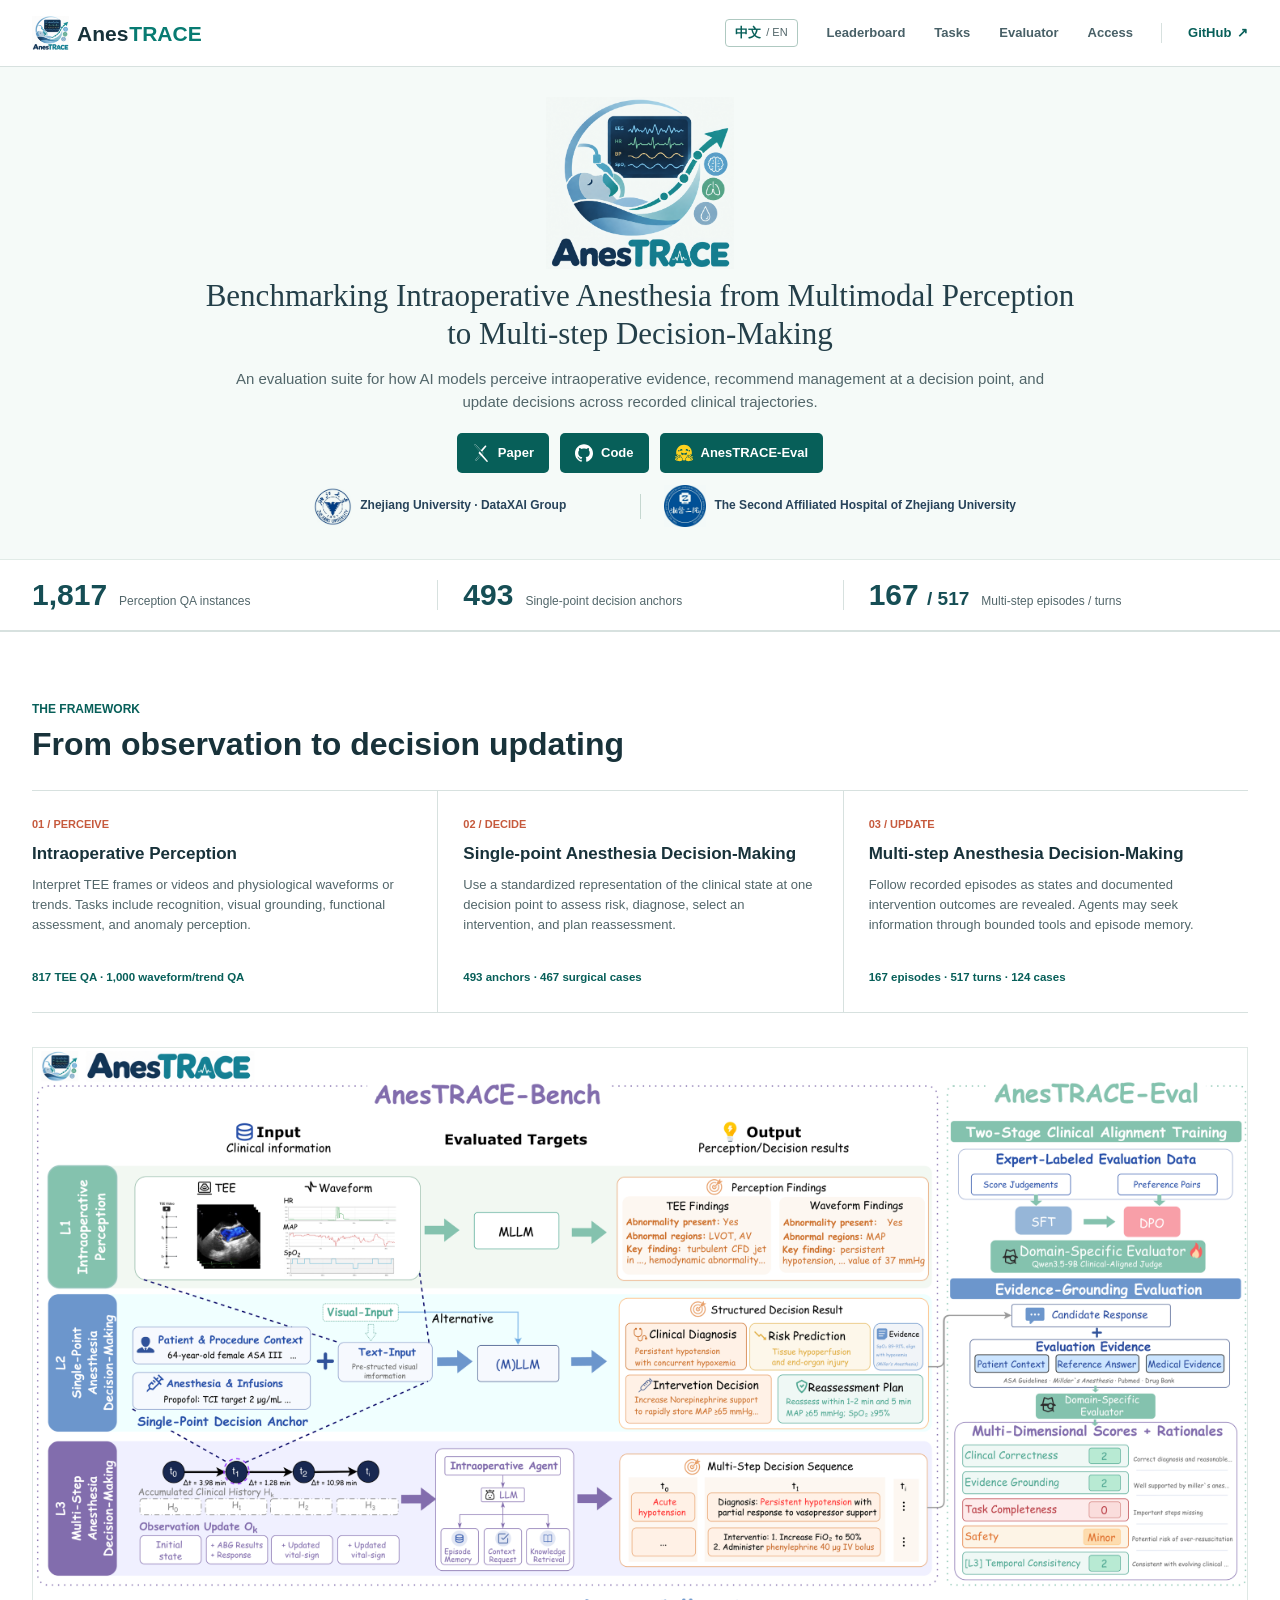
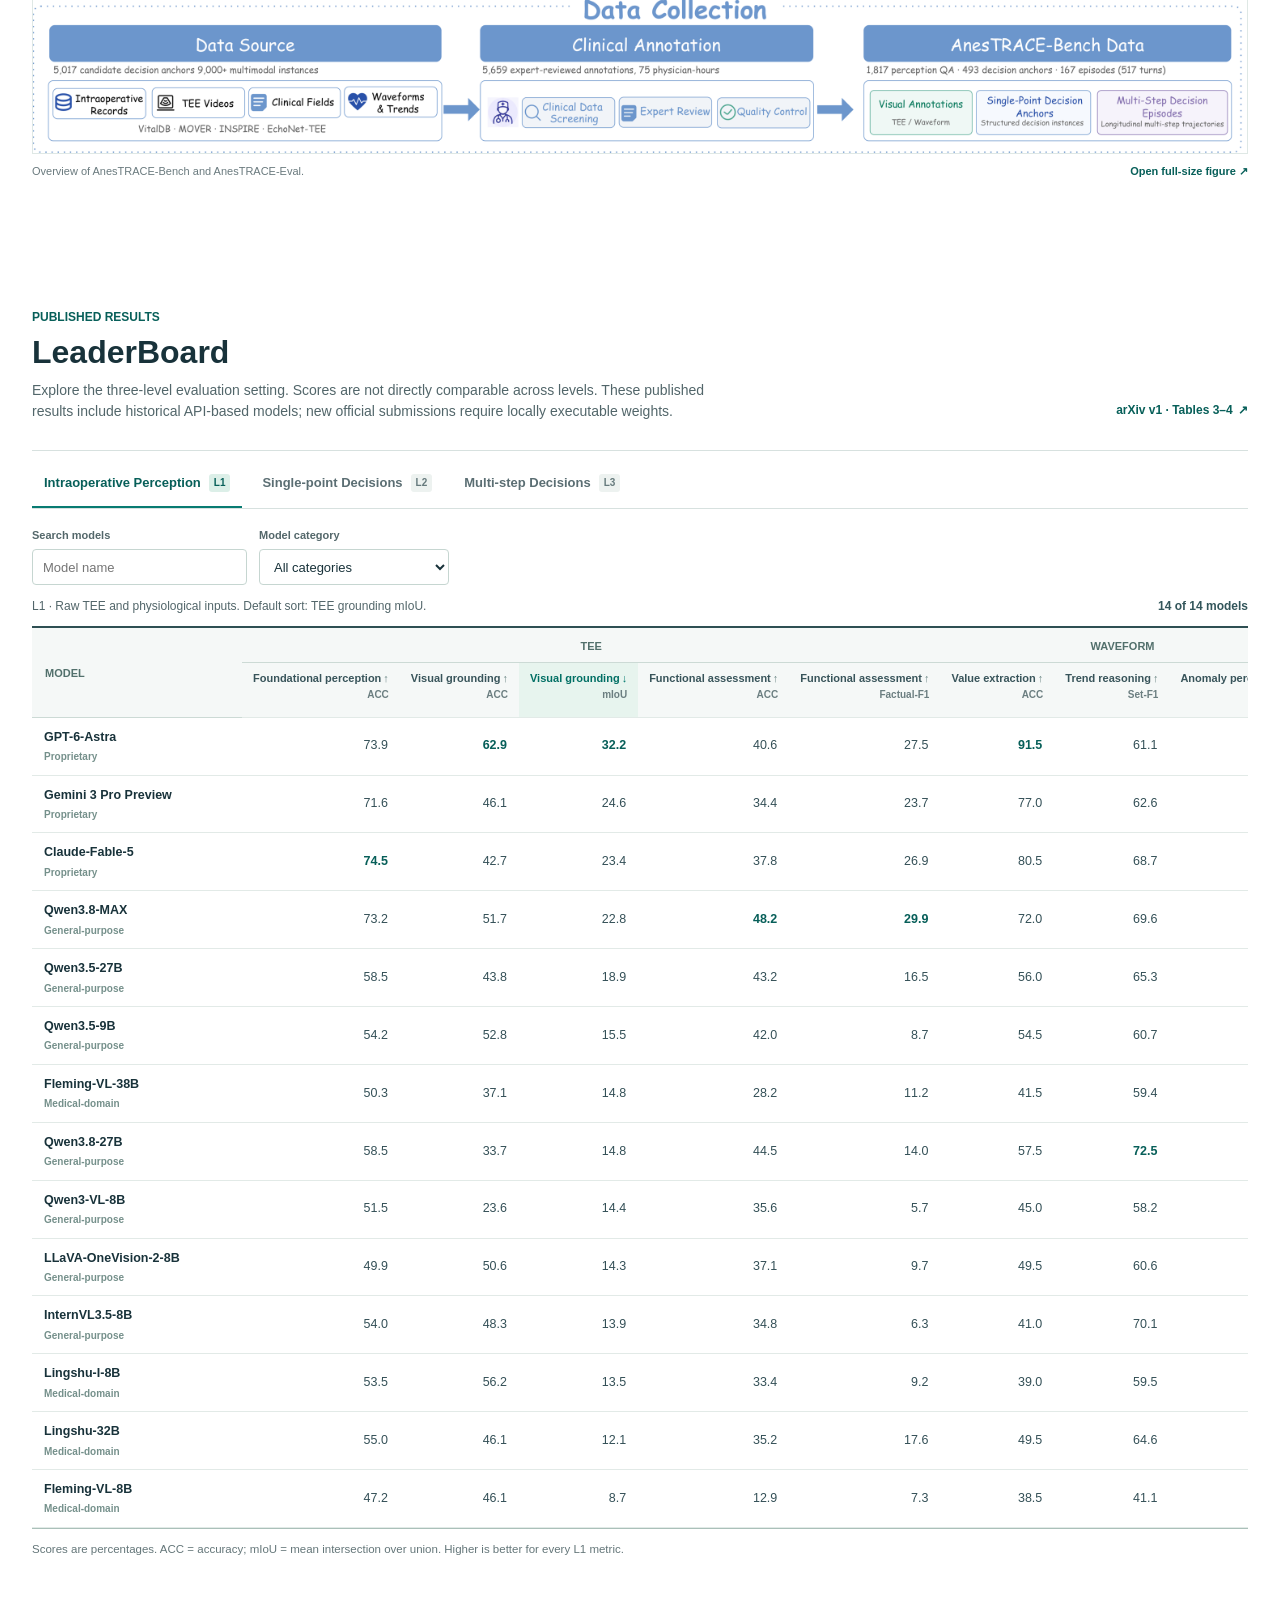
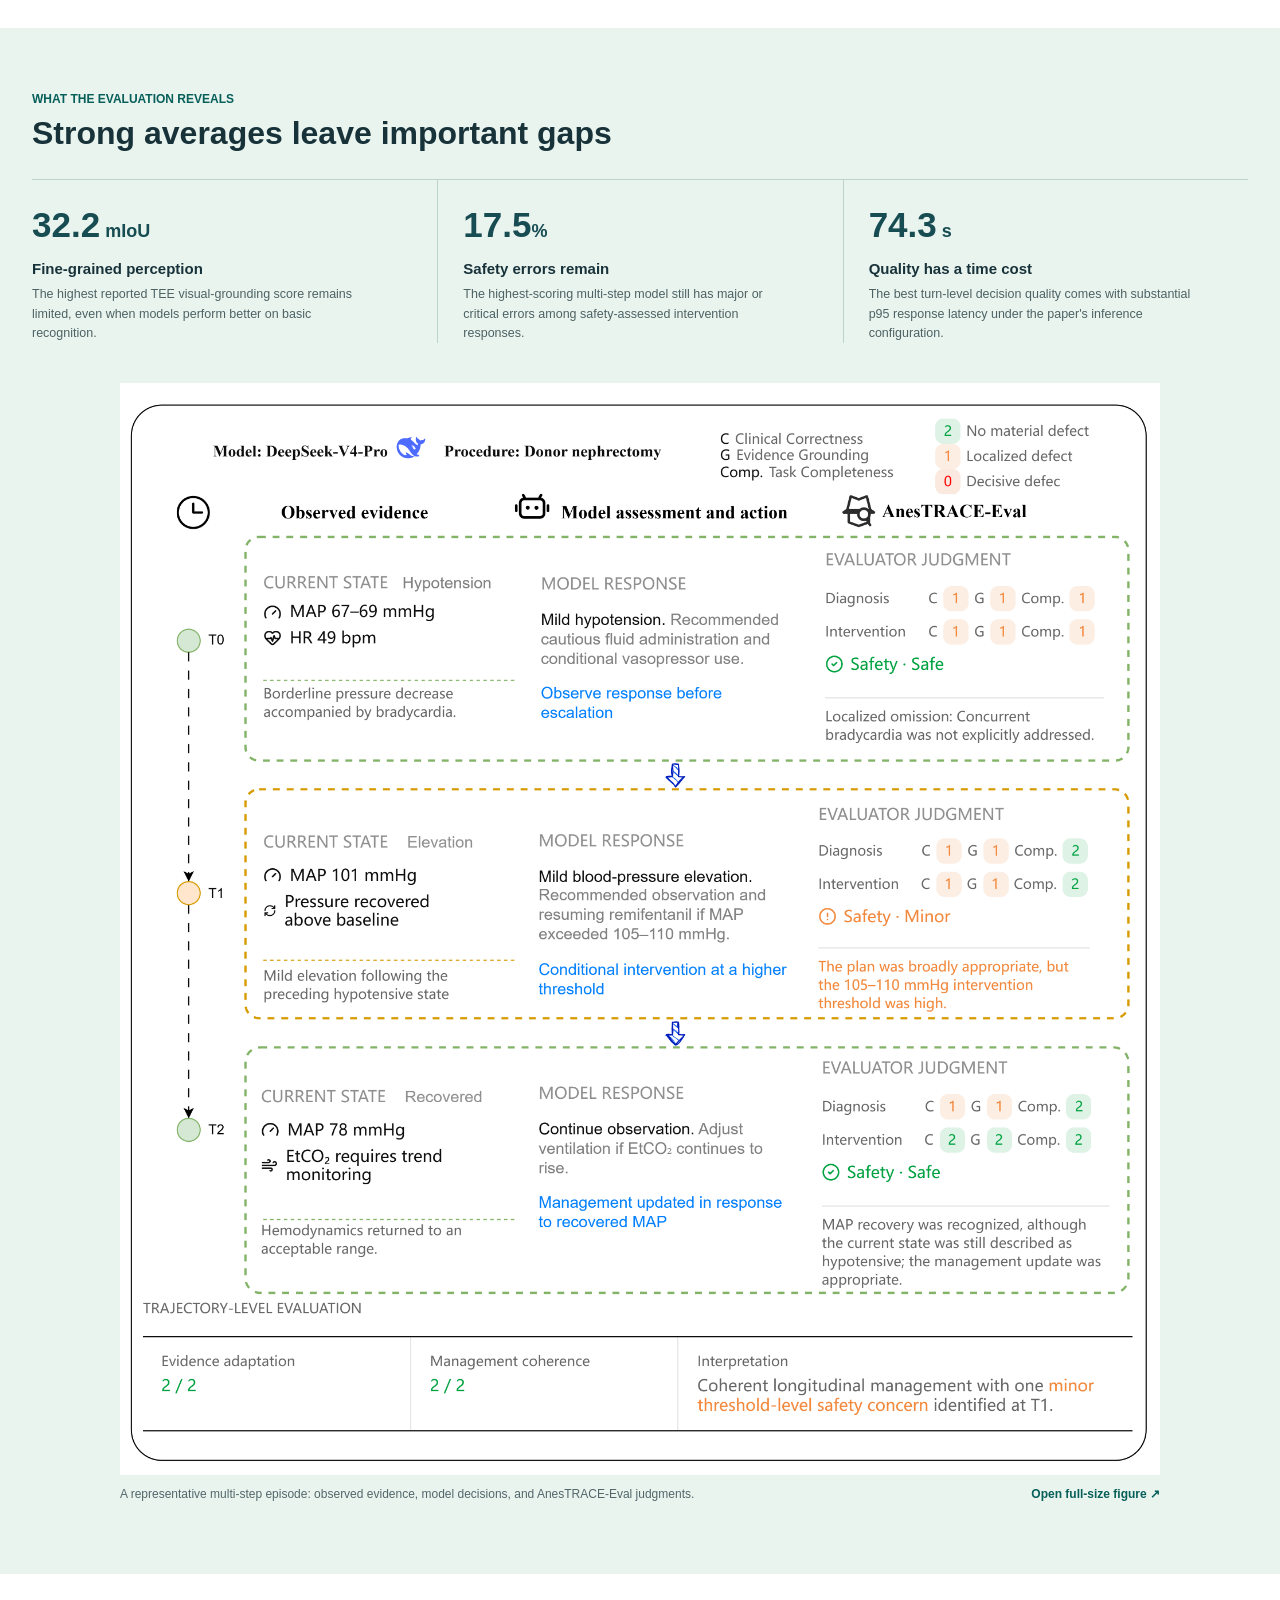
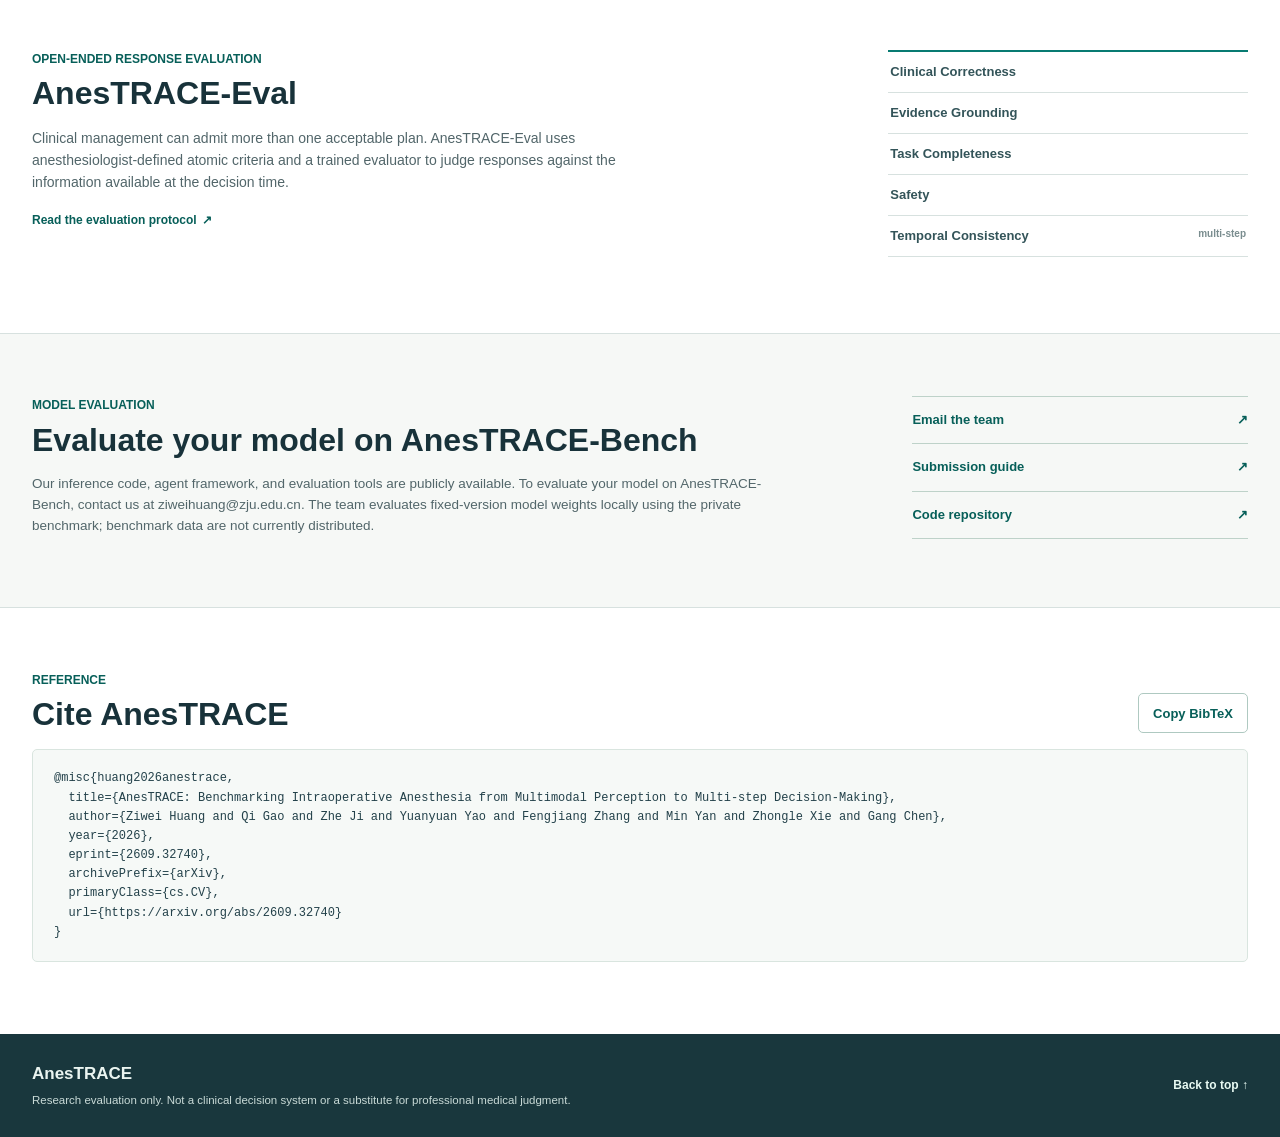
==== commit 42a44058: "update website" ====
--- a/docs/index.html
+++ b/docs/index.html
@@ -6,6 +6,8 @@
     <meta name="theme-color" content="#f7faf8">
     <meta name="description" content="AnesTRACE benchmarks intraoperative anesthesia across multimodal perception, single-point decisions, and multi-step decision-making. Explore published results and the paper.">
     <link rel="canonical" href="https://zjudbxai.github.io/AnesTRACE/">
+    <link rel="alternate" hreflang="en" href="https://zjudbxai.github.io/AnesTRACE/">
+    <link rel="alternate" hreflang="zh-CN" href="https://zjudbxai.github.io/AnesTRACE/zh.html">
     <link rel="icon" href="assets/favicon.svg" type="image/svg+xml">
     <link rel="stylesheet" href="styles.css">
     <script src="leaderboard-data.js" defer></script>
@@ -18,6 +20,7 @@
       <div class="shell header-inner">
         <a class="brand" href="#top" aria-label="AnesTRACE home"><img class="brand-image" src="assets/anestrace-primary-logo.png" alt="" width="1165" height="1067">Anes<span>TRACE</span></a>
         <nav class="site-nav" aria-label="Main navigation">
+          <a class="language-switch" href="zh.html" lang="zh-CN" hreflang="zh-CN" aria-label="Switch to Chinese">中文 <span aria-hidden="true">/ EN</span></a>
           <a href="#leaderboard">Leaderboard</a>
           <a href="#benchmark">Tasks</a>
           <a href="#evaluation">Evaluator</a>
@@ -35,16 +38,13 @@
           <p class="hero-description">An evaluation suite for how AI models perceive intraoperative evidence, recommend management at a decision point, and update decisions across recorded clinical trajectories.</p>
           <div class="hero-actions" aria-label="Paper resources">
             <a class="button button-primary" href="https://arxiv.org/pdf/2609.32740" target="_blank" rel="noopener noreferrer"><img class="button-icon" src="assets/anestrace-arxiv-icon.svg" alt="" width="24" height="24">Paper</a>
-            <a class="button button-outline" href="https://github.com/zjuDBxAI/AnesTRACE" target="_blank" rel="noopener noreferrer"><img class="button-icon" src="assets/anestrace-github-icon.svg" alt="" width="24" height="24">Code</a>
-            <a class="button button-eval" href="https://huggingface.co/DataXAI/AnesTRACE-Eval" target="_blank" rel="noopener noreferrer"><img class="button-icon" src="assets/anestrace-huggingface-icon.svg" alt="" width="24" height="24">AnesTRACE-Eval</a>
+            <a class="button button-primary" href="https://github.com/zjuDBxAI/AnesTRACE" target="_blank" rel="noopener noreferrer"><img class="button-icon" src="assets/anestrace-github-icon.svg" alt="" width="24" height="24">Code</a>
+            <a class="button button-primary" href="https://huggingface.co/DataXAI/AnesTRACE-Eval" target="_blank" rel="noopener noreferrer"><img class="button-icon button-icon-color" src="assets/anestrace-huggingface-icon.svg" alt="" width="24" height="24">AnesTRACE-Eval</a>
           </div>
-          <p class="authors"><span>Ziwei Huang<sup>1</sup></span><span>Qi Gao<sup>2</sup></span><span>Zhe Ji<sup>3,*</sup></span><span>Yuanyuan Yao<sup>2</sup></span><span>Fengjiang Zhang<sup>2</sup></span><span>Min Yan<sup>2</sup><span class="corresponding-icon" role="img" aria-label="Corresponding author">✉</span></span><span>Zhongle Xie<sup>1</sup><span class="corresponding-icon" role="img" aria-label="Corresponding author">✉</span></span><span>Gang Chen<sup>1</sup></span></p>
-          <p class="author-affiliations"><span><sup>1</sup> Zhejiang University</span><span><sup>2</sup> The Second Affiliated Hospital of Zhejiang University</span><span><sup>3</sup> Central South University</span></p>
-          <p class="author-note">* Work done while at Zhejiang University.</p>
           <div class="affiliations" aria-label="Research institutions">
-            <a class="affiliation affiliation-zju" href="https://www.zju.edu.cn/" target="_blank" rel="noopener noreferrer" title="Zhejiang University">
+            <a class="affiliation affiliation-zju" href="https://www.zju.edu.cn/" target="_blank" rel="noopener noreferrer" title="Zhejiang University · DataXAI Group">
               <img src="assets/zhejiang-university.png" alt="Zhejiang University emblem" width="318" height="253">
-              <span>Zhejiang University</span>
+              <span>Zhejiang University · DataXAI Group</span>
             </a>
             <span class="affiliation-divider" aria-hidden="true"></span>
             <a class="affiliation affiliation-sahzu" href="https://en.z2hospital.com/" target="_blank" rel="noopener noreferrer" title="The Second Affiliated Hospital of Zhejiang University">
@@ -63,13 +63,30 @@
         </div>
       </div>
 
+      <section class="section benchmark-section" id="benchmark" aria-labelledby="benchmark-heading">
+        <div class="shell">
+          <div class="section-heading narrow-heading">
+            <div><p class="section-kicker">The framework</p><h2 id="benchmark-heading">From observation to decision updating</h2></div>
+          </div>
+          <div class="level-grid">
+            <article class="level"><p class="level-number">01 / Perceive</p><h3>Intraoperative Perception</h3><p>Interpret TEE frames or videos and physiological waveforms or trends. Tasks include recognition, visual grounding, functional assessment, and anomaly perception.</p><span class="level-count">817 TEE QA · 1,000 waveform/trend QA</span></article>
+            <article class="level"><p class="level-number">02 / Decide</p><h3>Single-point Anesthesia Decision-Making</h3><p>Use a standardized representation of the clinical state at one decision point to assess risk, diagnose, select an intervention, and plan reassessment.</p><span class="level-count">493 anchors · 467 surgical cases</span></article>
+            <article class="level"><p class="level-number">03 / Update</p><h3>Multi-step Anesthesia Decision-Making</h3><p>Follow recorded episodes as states and documented intervention outcomes are revealed. Agents may seek information through bounded tools and episode memory.</p><span class="level-count">167 episodes · 517 turns · 124 cases</span></article>
+          </div>
+          <figure class="overview-figure">
+            <a href="assets/anestrace-overview.png" target="_blank" rel="noopener noreferrer" aria-label="Open the full-resolution AnesTRACE overview figure"><img src="assets/anestrace-overview-preview.png" alt="AnesTRACE overview showing the three benchmark levels, expert-reviewed data pipeline, and AnesTRACE-Eval" width="3000" height="1741"></a>
+            <figcaption>Overview of AnesTRACE-Bench and AnesTRACE-Eval. <a href="assets/anestrace-overview.png" target="_blank" rel="noopener noreferrer">Open full-size figure <span aria-hidden="true">↗</span></a></figcaption>
+          </figure>
+        </div>
+      </section>
+
       <section class="section leaderboard-section" id="leaderboard" aria-labelledby="leaderboard-heading">
         <div class="shell">
           <div class="section-heading">
             <div>
               <p class="section-kicker">Published results</p>
-              <h2 id="leaderboard-heading">AnesTRACE-Bench leaderboard</h2>
-              <p class="section-intro">Explore the three evaluation settings separately. Scores are not directly comparable across levels. These published results include historical API-based models; new official submissions require locally executable weights.</p>
+              <h2 id="leaderboard-heading">LeaderBoard</h2>
+              <p class="section-intro">Explore the three-level evaluation setting. Scores are not directly comparable across levels. These published results include historical API-based models; new official submissions require locally executable weights.</p>
             </div>
             <a class="source-link" href="https://arxiv.org/pdf/2609.32740v1" target="_blank" rel="noopener noreferrer">arXiv v1 · Tables 3–4 <span aria-hidden="true">↗</span></a>
           </div>
@@ -95,23 +112,6 @@
         </div>
       </section>
 
-      <section class="section benchmark-section" id="benchmark" aria-labelledby="benchmark-heading">
-        <div class="shell">
-          <div class="section-heading narrow-heading">
-            <div><p class="section-kicker">The framework</p><h2 id="benchmark-heading">From observation to decision updating</h2></div>
-          </div>
-          <div class="level-grid">
-            <article class="level"><p class="level-number">01 / Perceive</p><h3>Intraoperative Perception</h3><p>Interpret TEE frames or videos and physiological waveforms or trends. Tasks include recognition, visual grounding, functional assessment, and anomaly perception.</p><span class="level-count">817 TEE QA · 1,000 waveform/trend QA</span></article>
-            <article class="level"><p class="level-number">02 / Decide</p><h3>Single-point Anesthesia Decision-Making</h3><p>Use a standardized representation of the clinical state at one decision point to assess risk, diagnose, select an intervention, and plan reassessment.</p><span class="level-count">493 anchors · 467 surgical cases</span></article>
-            <article class="level"><p class="level-number">03 / Update</p><h3>Multi-step Anesthesia Decision-Making</h3><p>Follow recorded episodes as states and documented intervention outcomes are revealed. Agents may seek information through bounded tools and episode memory.</p><span class="level-count">167 episodes · 517 turns · 124 cases</span></article>
-          </div>
-          <figure class="overview-figure">
-            <a href="assets/anestrace-overview.png" target="_blank" rel="noopener noreferrer" aria-label="Open the full-resolution AnesTRACE overview figure"><img src="assets/anestrace-overview-preview.png" alt="AnesTRACE overview showing the three benchmark levels, expert-reviewed data pipeline, and AnesTRACE-Eval" width="3000" height="1741"></a>
-            <figcaption>Overview of AnesTRACE-Bench and AnesTRACE-Eval. <a href="assets/anestrace-overview.png" target="_blank" rel="noopener noreferrer">Open full-size figure <span aria-hidden="true">↗</span></a></figcaption>
-          </figure>
-        </div>
-      </section>
-
       <section class="section findings-section" aria-labelledby="findings-heading">
         <div class="shell">
           <p class="section-kicker">What the evaluation reveals</p>
@@ -121,6 +121,12 @@
             <div class="finding"><span class="finding-number">17.5<span class="finding-unit">%</span></span><h3>Safety errors remain</h3><p>The highest-scoring multi-step model still has major or critical errors among safety-assessed intervention responses.</p></div>
             <div class="finding"><span class="finding-number">74.3<span class="finding-unit"> s</span></span><h3>Quality has a time cost</h3><p>The best turn-level decision quality comes with substantial p95 response latency under the paper's inference configuration.</p></div>
           </div>
+          <figure class="case-study-figure">
+            <div class="case-study-scroll" tabindex="0" role="region" aria-label="Scrollable multi-step case study">
+              <a href="assets/representative-l3-evaluation-trajectory.png" target="_blank" rel="noopener noreferrer" aria-label="Open the full-resolution multi-step case study"><img src="assets/representative-l3-evaluation-trajectory.png" alt="Representative DeepSeek-V4-Pro episode showing observed evidence, model decisions, and AnesTRACE-Eval judgments across three decision points" width="3628" height="3808" loading="lazy"></a>
+            </div>
+            <figcaption>A representative multi-step episode: observed evidence, model decisions, and AnesTRACE-Eval judgments. <a href="assets/representative-l3-evaluation-trajectory.png" target="_blank" rel="noopener noreferrer">Open full-size figure <span aria-hidden="true">↗</span></a></figcaption>
+          </figure>
         </div>
       </section>
 
--- a/docs/styles.css
+++ b/docs/styles.css
@@ -34,6 +34,9 @@
 .site-nav { display: flex; align-items: center; gap: 29px; margin-left: auto; font-size: 13px; font-weight: 650; }
 .site-nav a { color: #486067; padding-block: 23px; white-space: nowrap; }
 .site-nav a:hover { color: var(--teal); }
+.site-nav .language-switch { display: inline-flex; align-items: center; gap: 5px; padding: 5px 9px; border: 1px solid #afc9c1; border-radius: 4px; color: var(--teal-dark); line-height: 1.2; }
+.language-switch span { color: var(--muted); font-size: 11px; font-weight: 450; }
+.site-nav .language-switch:hover { background: #e7f4ef; }
 .header-code { color: var(--teal-dark); border-left: 1px solid var(--line); padding-left: 26px; font-size: 13px; font-weight: 720; white-space: nowrap; }
 .header-code span, .source-link span, .button span, .text-link span, .access-links span { margin-left: 2px; }
 
@@ -48,6 +51,7 @@
 .button { display: inline-flex; align-items: center; justify-content: center; gap: 8px; min-height: 40px; padding: 8px 14px; border: 1px solid transparent; border-radius: 5px; font-size: 13px; font-weight: 730; line-height: 1.2; white-space: nowrap; transition: background .18s, border-color .18s, color .18s; }
 .button-icon { display: block; width: 18px; height: 18px; flex: none; }
 .button-primary .button-icon { filter: brightness(0) invert(1); }
+.button-primary .button-icon-color { filter: none; }
 .button-primary { background: var(--teal-dark); color: white; }
 .button-primary:hover { background: #064e49; color: white; }
 .button-outline { background: white; border-color: #afc9c1; color: var(--teal-dark); }
@@ -67,6 +71,7 @@
 .affiliation img { mix-blend-mode: multiply; }
 .affiliation-zju img { display: block; width: 39px; height: 39px; object-fit: contain; }
 .affiliation-zju span { color: #27435a; font-size: 12px; font-weight: 700; }
+.affiliation-zju span { max-width: 300px; text-align: left; line-height: 1.3; }
 .affiliation-divider { height: 25px; border-left: 1px solid #c5d7d0; }
 .hospital-emblem { display: block; width: 42px; height: 42px; object-fit: contain; }
 .affiliation-sahzu span { max-width: 310px; color: #27435a; font-size: 12px; font-weight: 700; line-height: 1.3; text-align: left; }
@@ -118,8 +123,8 @@
 tbody td { text-align: right; font-size: 12.5px; color: #345057; }
 tbody th, tbody td { padding: 10px 12px; }
 tbody tr:hover { background: #f3f9f5; }
-thead th:first-child, tbody th:first-child { position: sticky; left: 0; z-index: 1; min-width: 210px; max-width: 250px; background: #fff; box-shadow: 1px 0 0 #dce6e1; }
-thead th:first-child { z-index: 3; background: #f5f8f7; }
+thead .group-row th:first-child, tbody th:first-child { position: sticky; left: 0; z-index: 1; min-width: 210px; max-width: 250px; background: #fff; box-shadow: 1px 0 0 #dce6e1; }
+thead .group-row th:first-child { z-index: 3; background: #f5f8f7; }
 tbody tr:hover th:first-child { background: #f3f9f5; }
 .model-name { display: block; overflow-wrap: anywhere; }
 .model-category { display: block; margin-top: 2px; color: #75908b; font-size: 10px; font-weight: 580; }
@@ -151,6 +156,14 @@
 .finding-unit { font-size: 18px; }
 .finding h3 { margin: 12px 0 5px; font-size: 15px; }
 .finding p { max-width: 330px; margin: 0; color: #4d6263; font-size: 12.5px; }
+.case-study-figure { max-width: 1040px; margin: 40px auto 0; }
+.case-study-scroll { overflow-x: auto; background: white; scrollbar-color: #aac7bd #f0f5f2; }
+.case-study-scroll a { display: block; }
+.case-study-scroll img { display: block; width: 100%; min-width: 680px; height: auto; }
+.case-study-figure figcaption { display: flex; justify-content: space-between; gap: 16px; margin-top: 10px; color: var(--muted); font-size: 12px; }
+.case-study-figure figcaption a { color: var(--teal-dark); font-weight: 700; white-space: nowrap; }
+html[lang="zh-CN"] body { font-family: -apple-system, BlinkMacSystemFont, "Segoe UI", "PingFang SC", "Microsoft YaHei", sans-serif; }
+html[lang="zh-CN"] .paper-title { font-family: "Songti SC", "Noto Serif CJK SC", Georgia, serif; }
 
 .eval-section { padding-block: 76px; }
 .eval-layout { display: grid; grid-template-columns: minmax(0, 1.35fr) minmax(270px, .65fr); gap: 9%; align-items: start; }
@@ -186,6 +199,7 @@
 }
 
 @media (max-width: 720px) {
+  .section, .sort-button { scroll-margin-top: 110px; }
   .shell { width: min(100% - 32px, 1320px); }
   .header-inner { display: grid; grid-template-columns: 1fr auto; gap: 0 12px; padding-top: 13px; }
   .brand { font-size: 20px; }
@@ -221,9 +235,12 @@
   .access-section { padding-block: 48px; }
   .overview-figure figcaption { display: block; }
   .overview-figure figcaption a { display: block; margin-top: 5px; }
+  .case-study-figure figcaption { display: block; }
+  .case-study-figure figcaption a { display: inline-block; margin-top: 5px; }
 }
 
 @media (max-width: 480px) {
+  thead .group-row th:first-child, tbody th:first-child { position: static; min-width: 140px; max-width: 165px; }
   .paper-title { font-size: 21px; }
   .hero-actions { gap: 7px; }
   .button { min-height: 37px; font-size: 12px; }
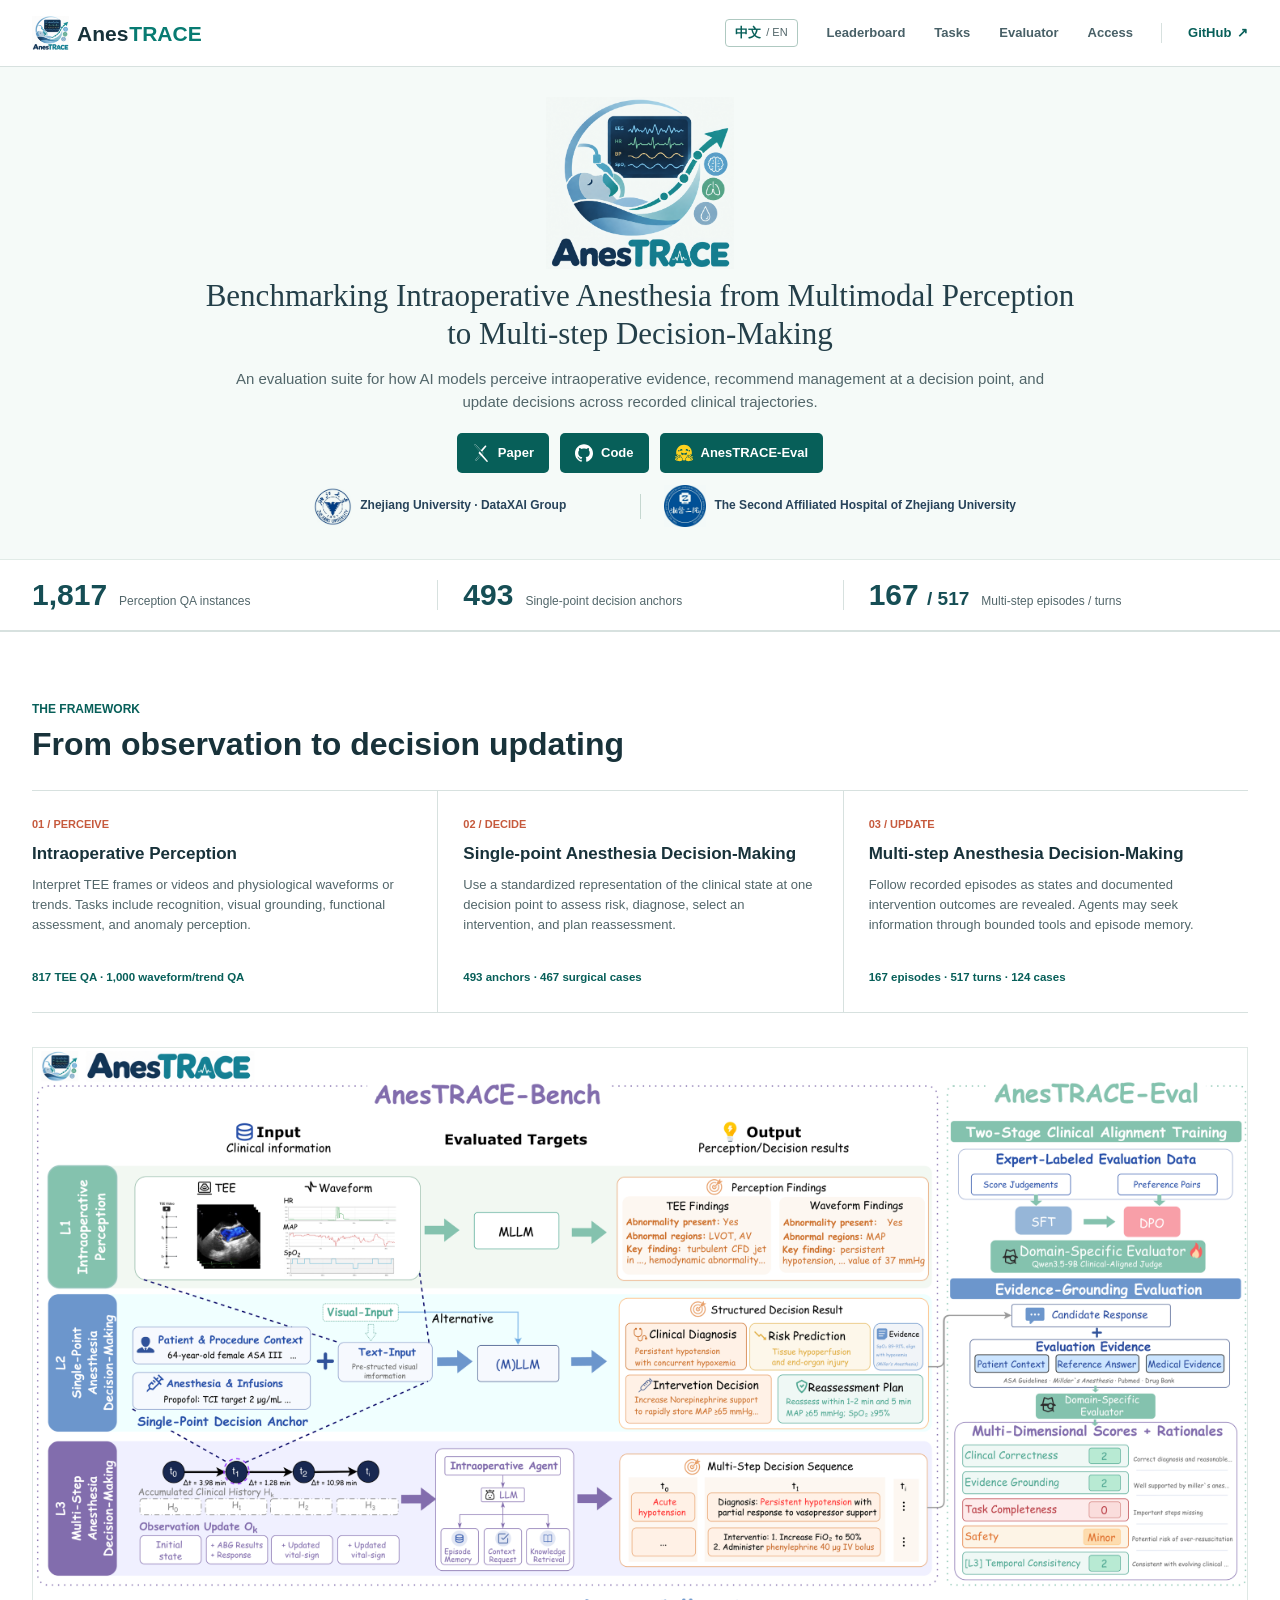
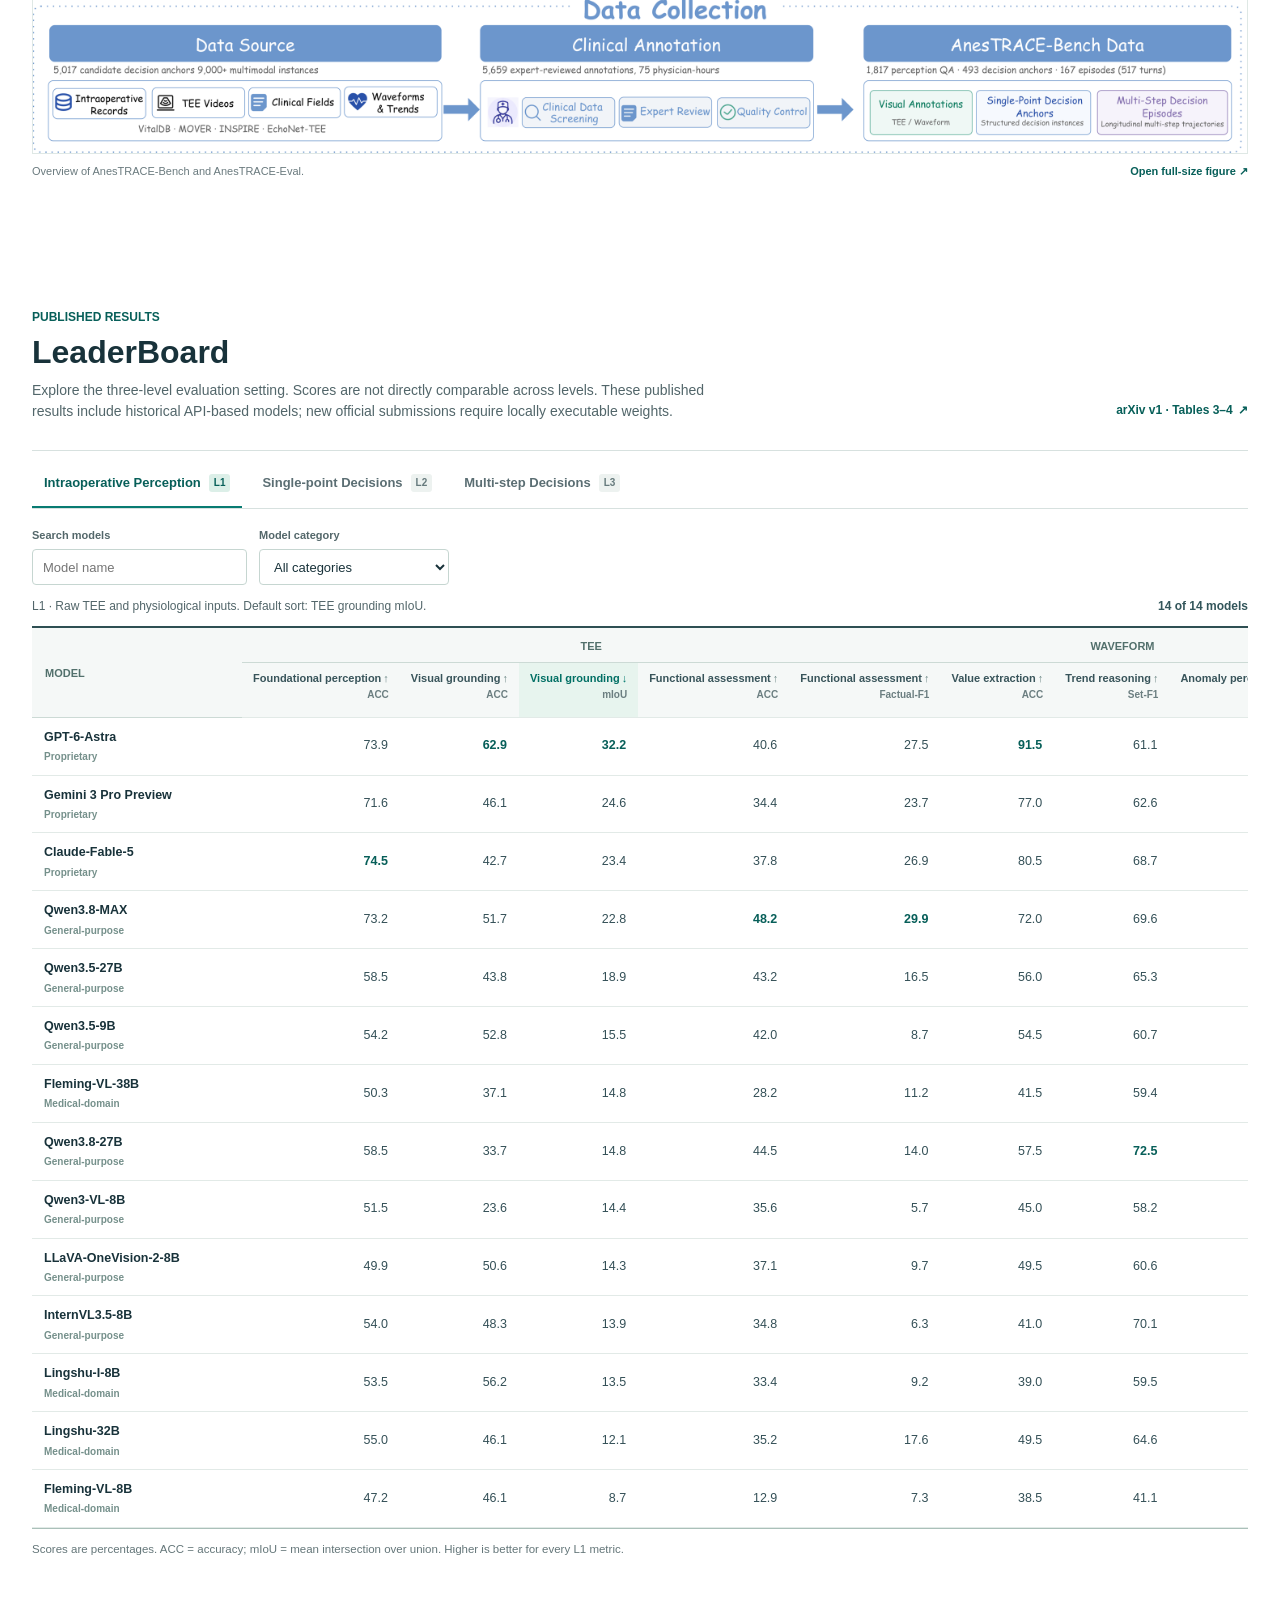
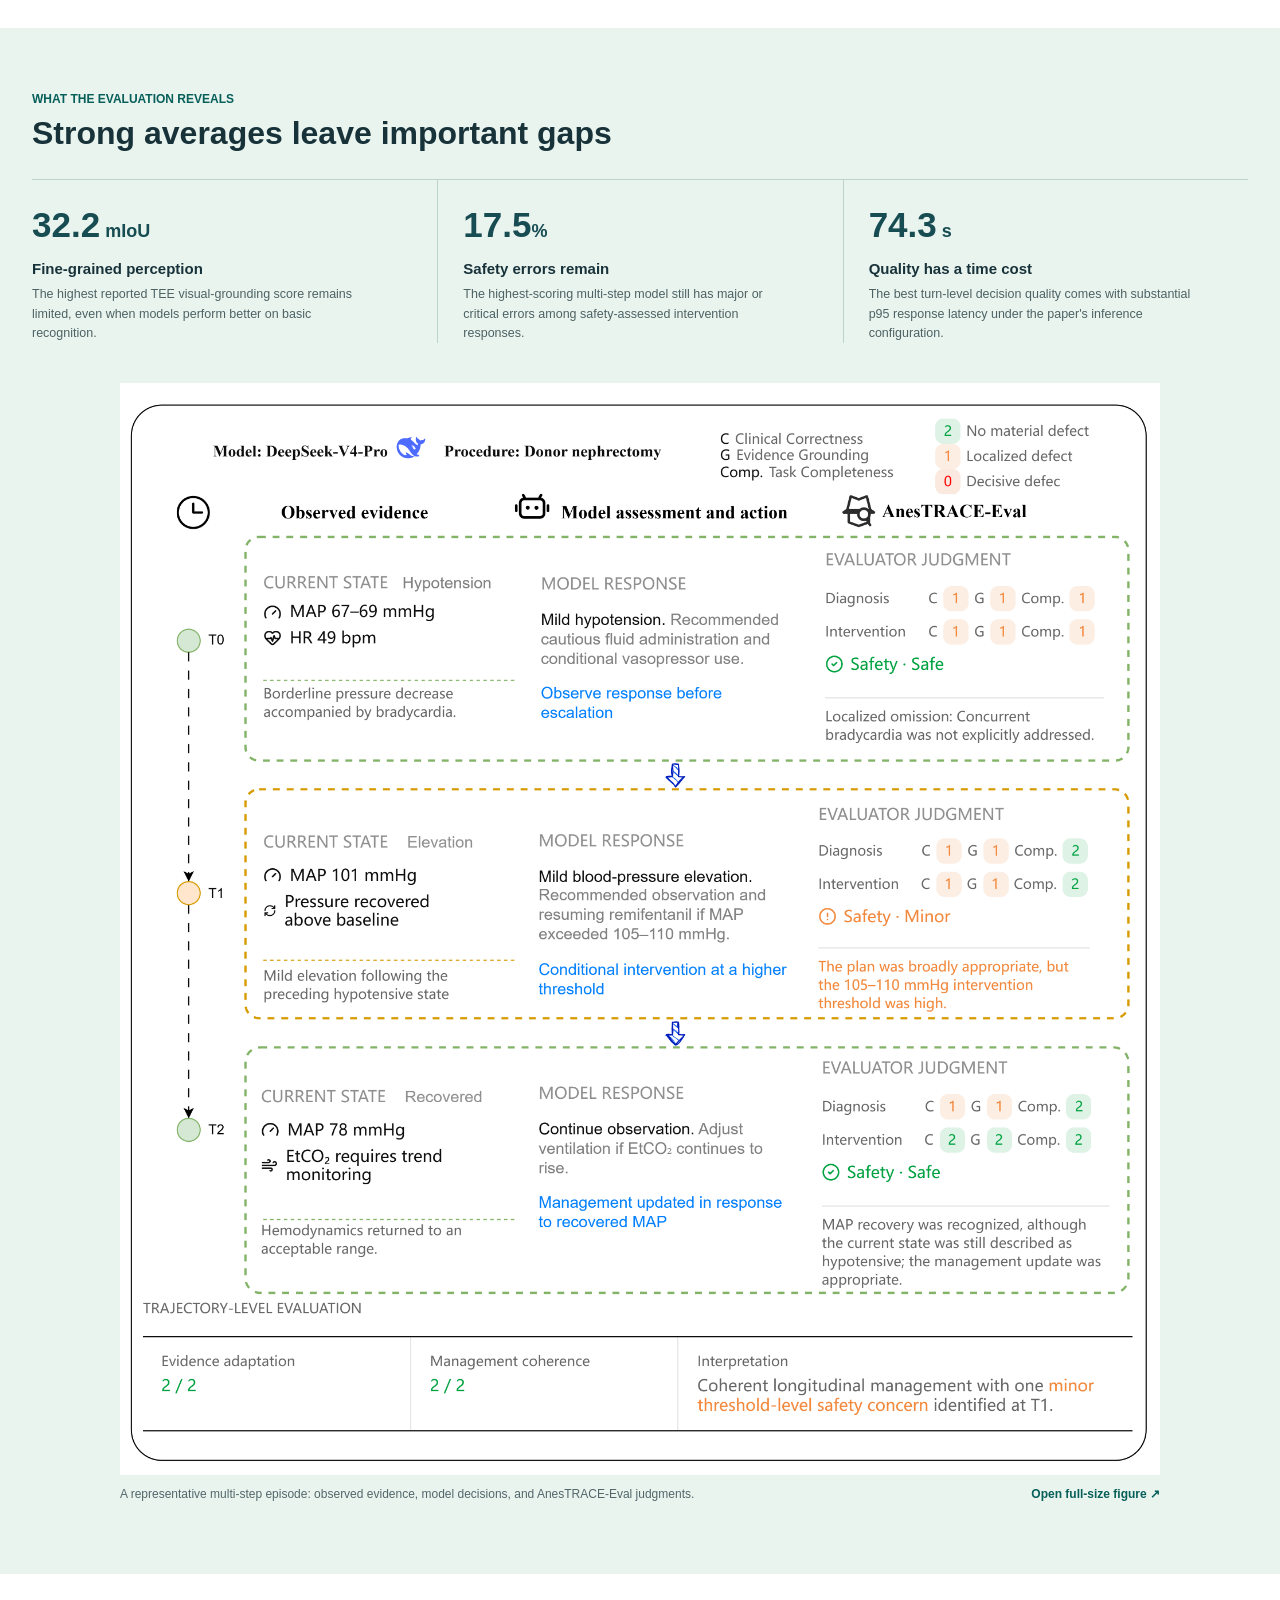
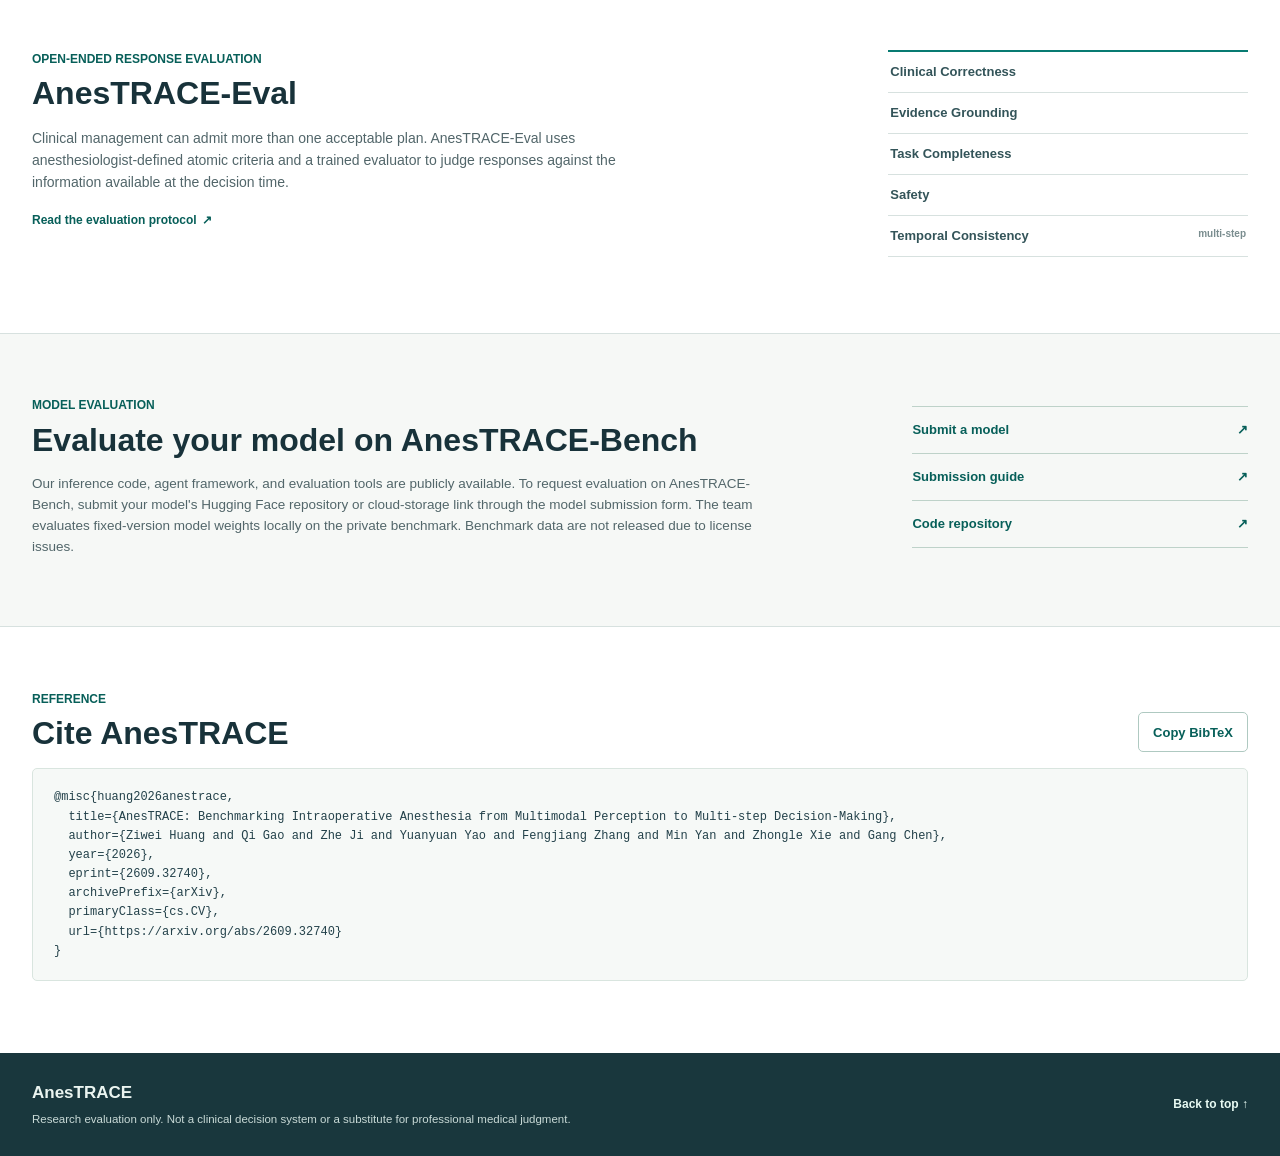
==== commit 203857fe: "update website" ====
--- a/docs/index.html
+++ b/docs/index.html
@@ -142,10 +142,10 @@
           <div>
             <p class="section-kicker">Model evaluation</p>
             <h2 id="access-heading">Evaluate your model on AnesTRACE-Bench</h2>
-            <p>Our inference code, agent framework, and evaluation tools are publicly available. To evaluate your model on AnesTRACE-Bench, contact us at <a href="mailto:ziweihuang@zju.edu.cn">ziweihuang@zju.edu.cn</a>. The team evaluates fixed-version model weights locally using the private benchmark; benchmark data are not currently distributed.</p>
+            <p>Our inference code, agent framework, and evaluation tools are publicly available. To request evaluation on AnesTRACE-Bench, submit your model's Hugging Face repository or cloud-storage link through the <a href="https://github.com/zjuDBxAI/AnesTRACE/issues/new?template=model-submission.yml" target="_blank" rel="noopener noreferrer">model submission form</a>. The team evaluates fixed-version model weights locally on the private benchmark. Benchmark data are not released due to license issues.</p>
           </div>
           <div class="access-links">
-            <a href="mailto:ziweihuang@zju.edu.cn">Email the team <span aria-hidden="true">↗</span></a>
+            <a href="https://github.com/zjuDBxAI/AnesTRACE/issues/new?template=model-submission.yml" target="_blank" rel="noopener noreferrer">Submit a model <span aria-hidden="true">↗</span></a>
             <a href="https://github.com/zjuDBxAI/AnesTRACE/blob/main/README.md" target="_blank" rel="noopener noreferrer">Submission guide <span aria-hidden="true">↗</span></a>
             <a href="https://github.com/zjuDBxAI/AnesTRACE" target="_blank" rel="noopener noreferrer">Code repository <span aria-hidden="true">↗</span></a>
           </div>
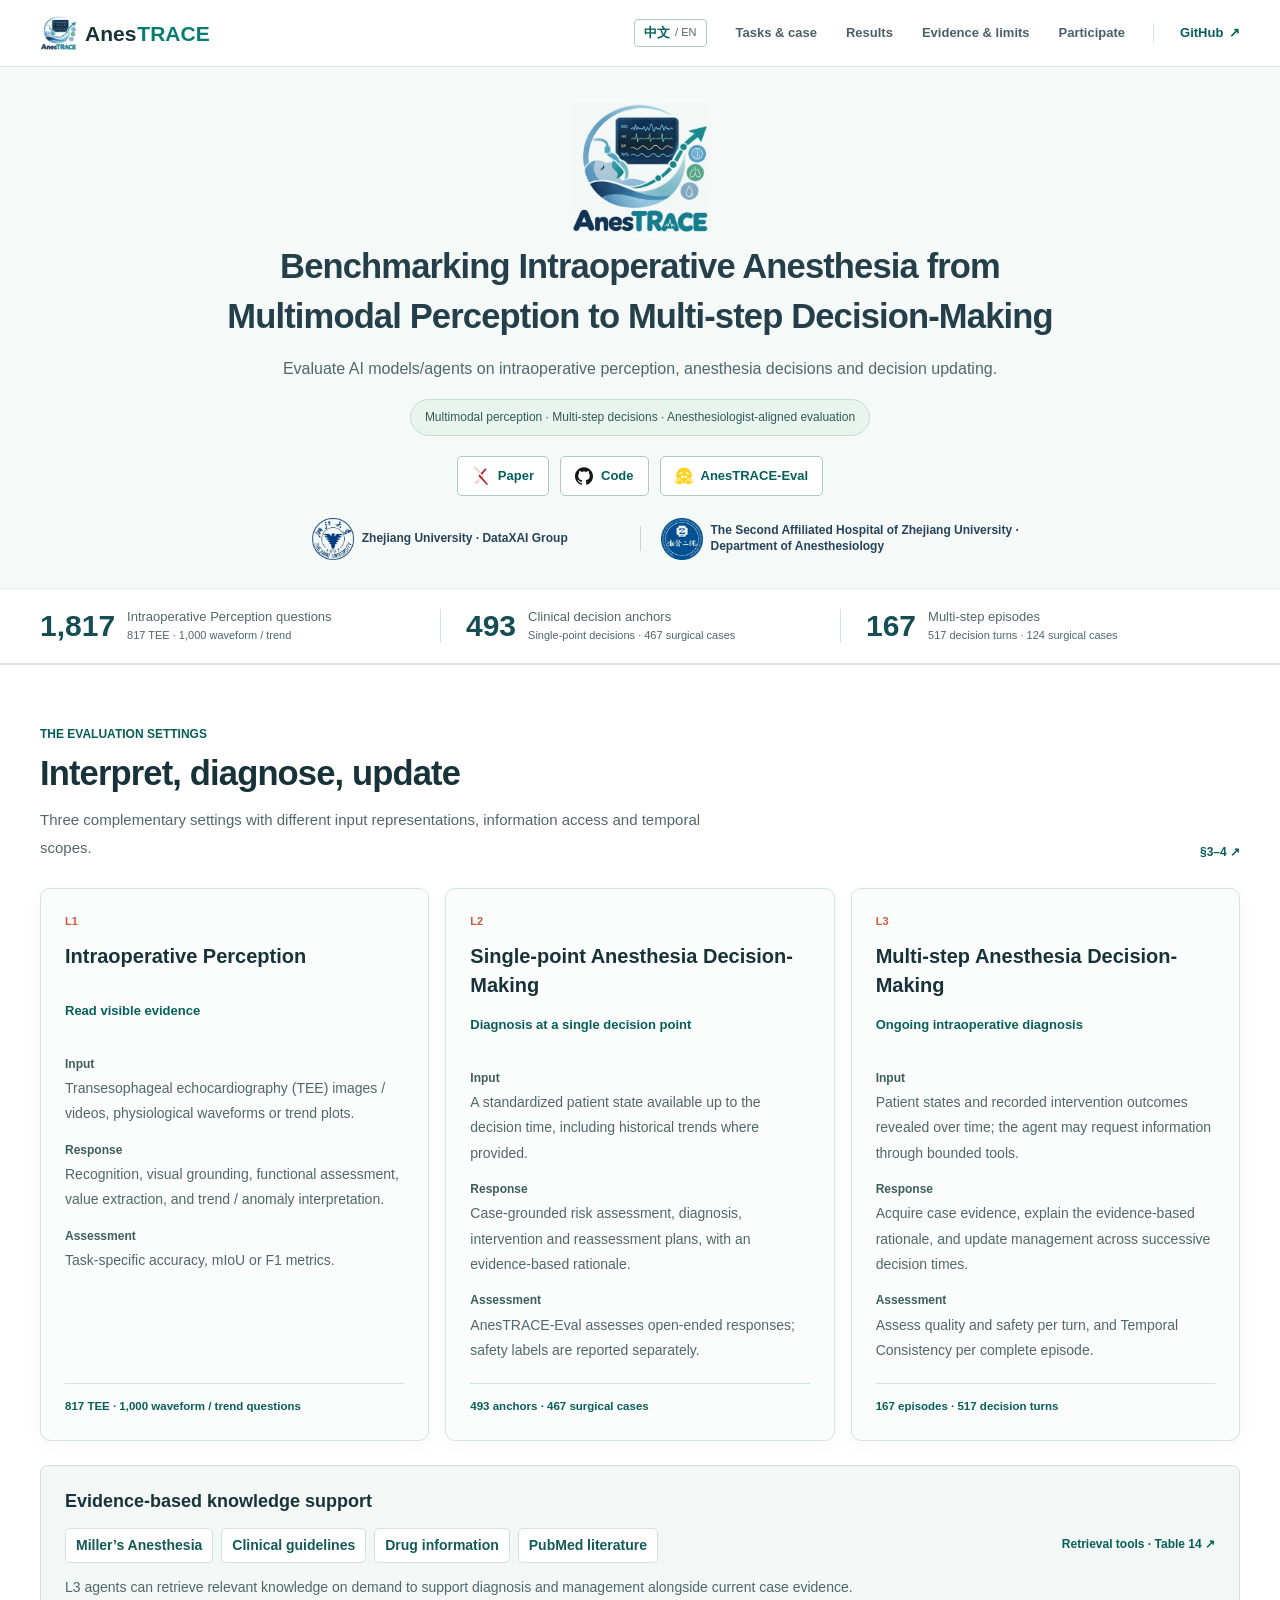
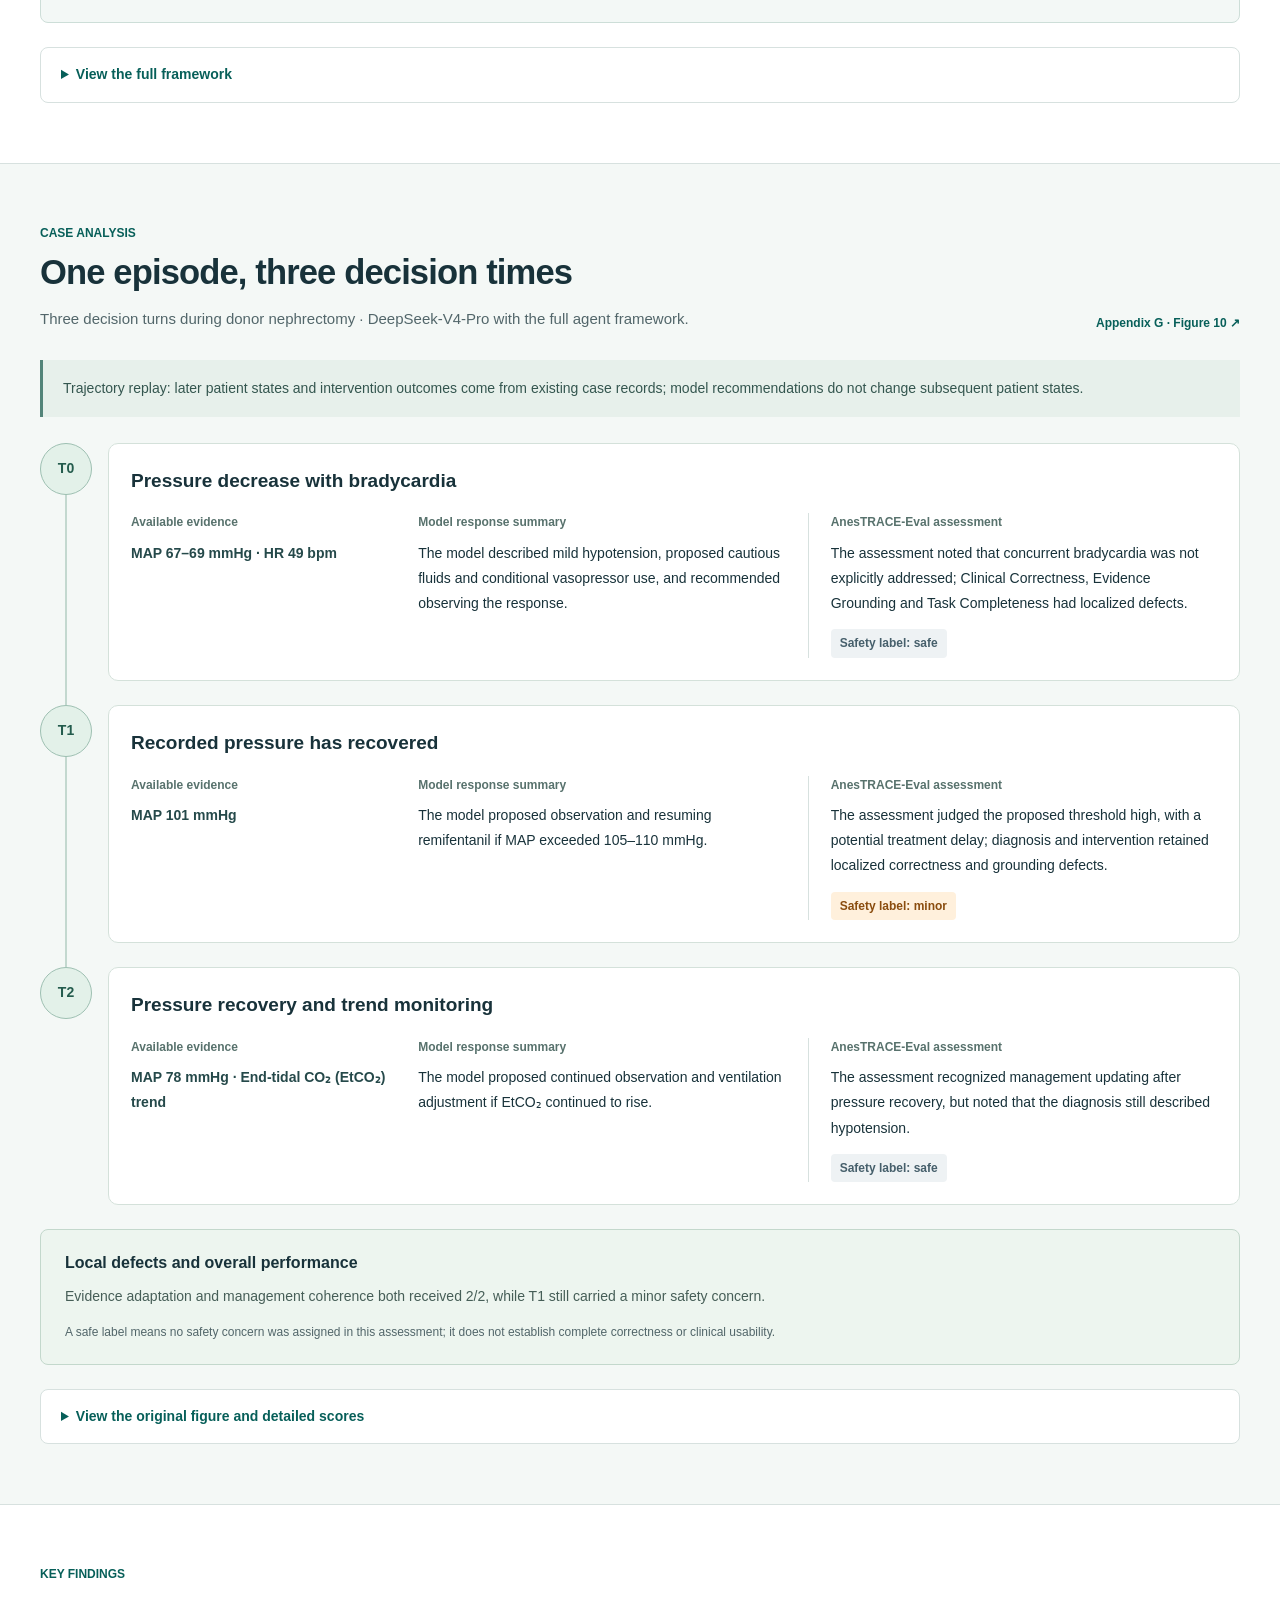
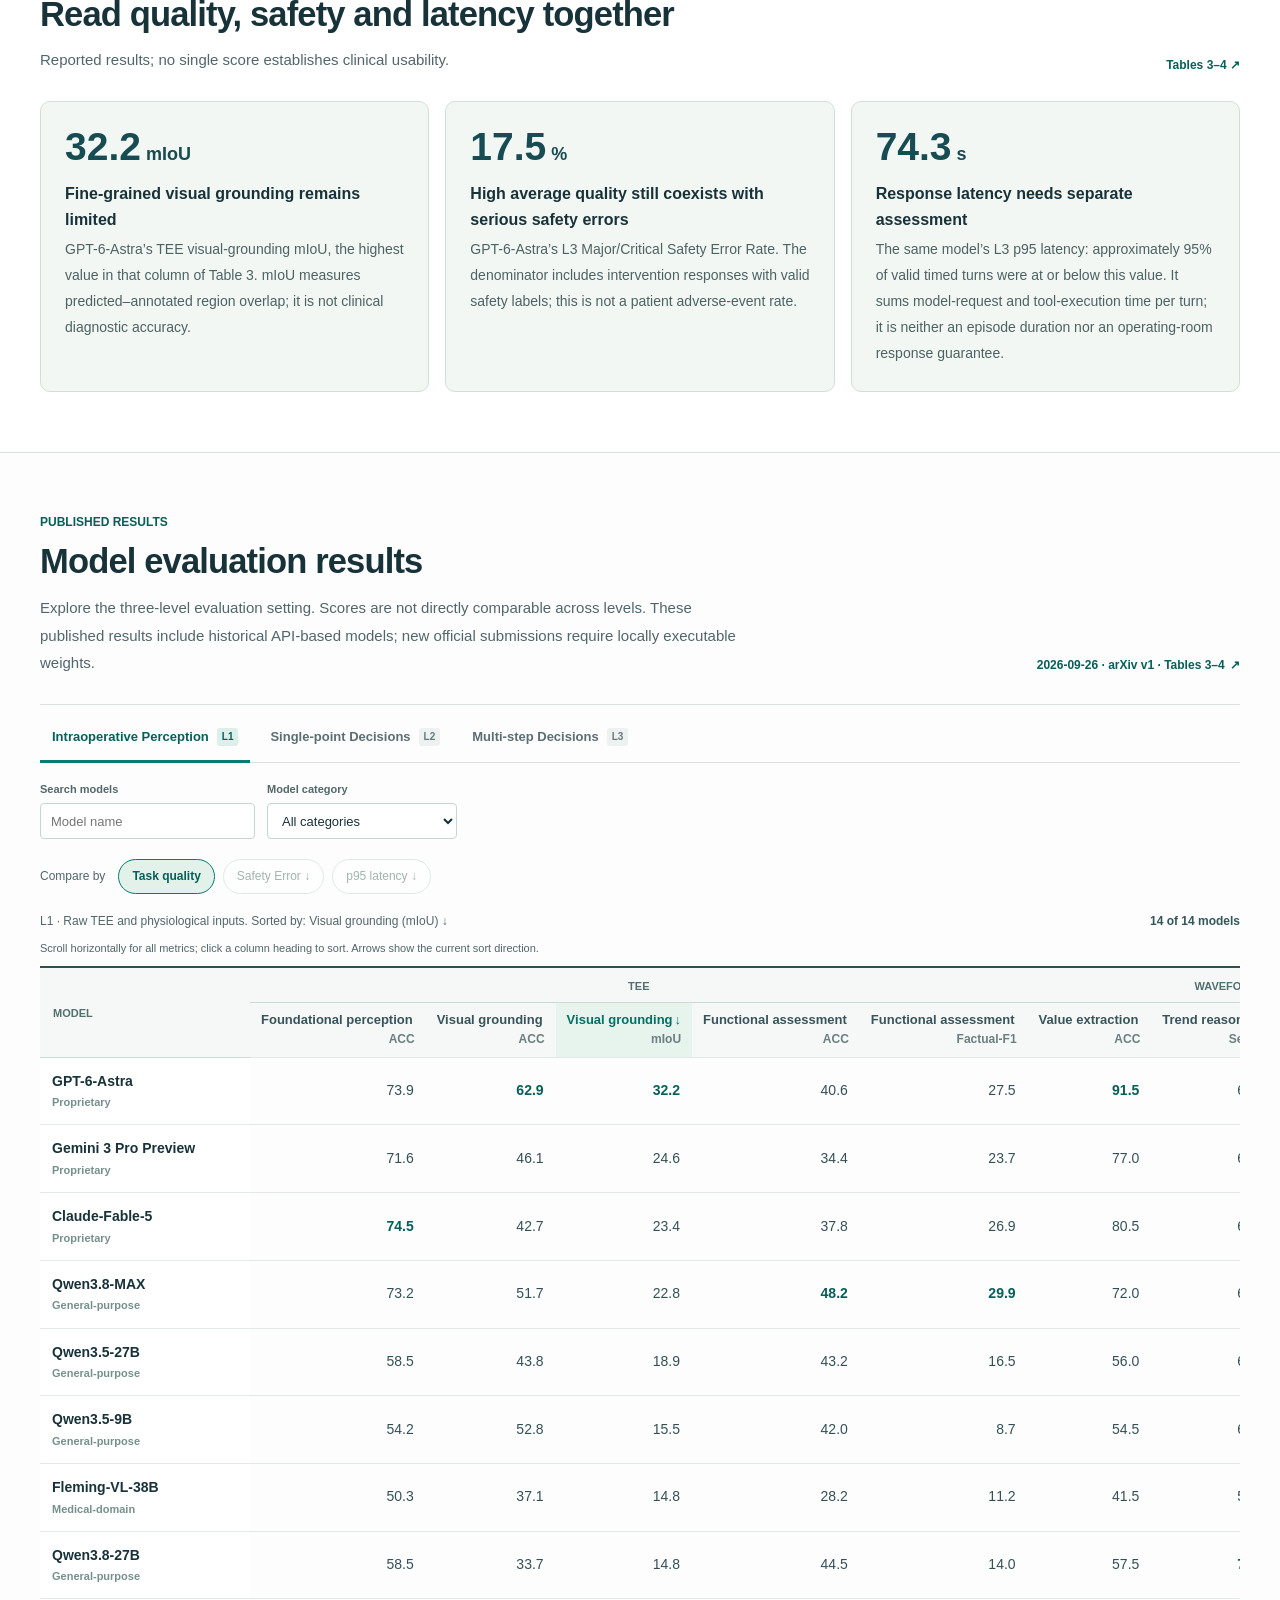
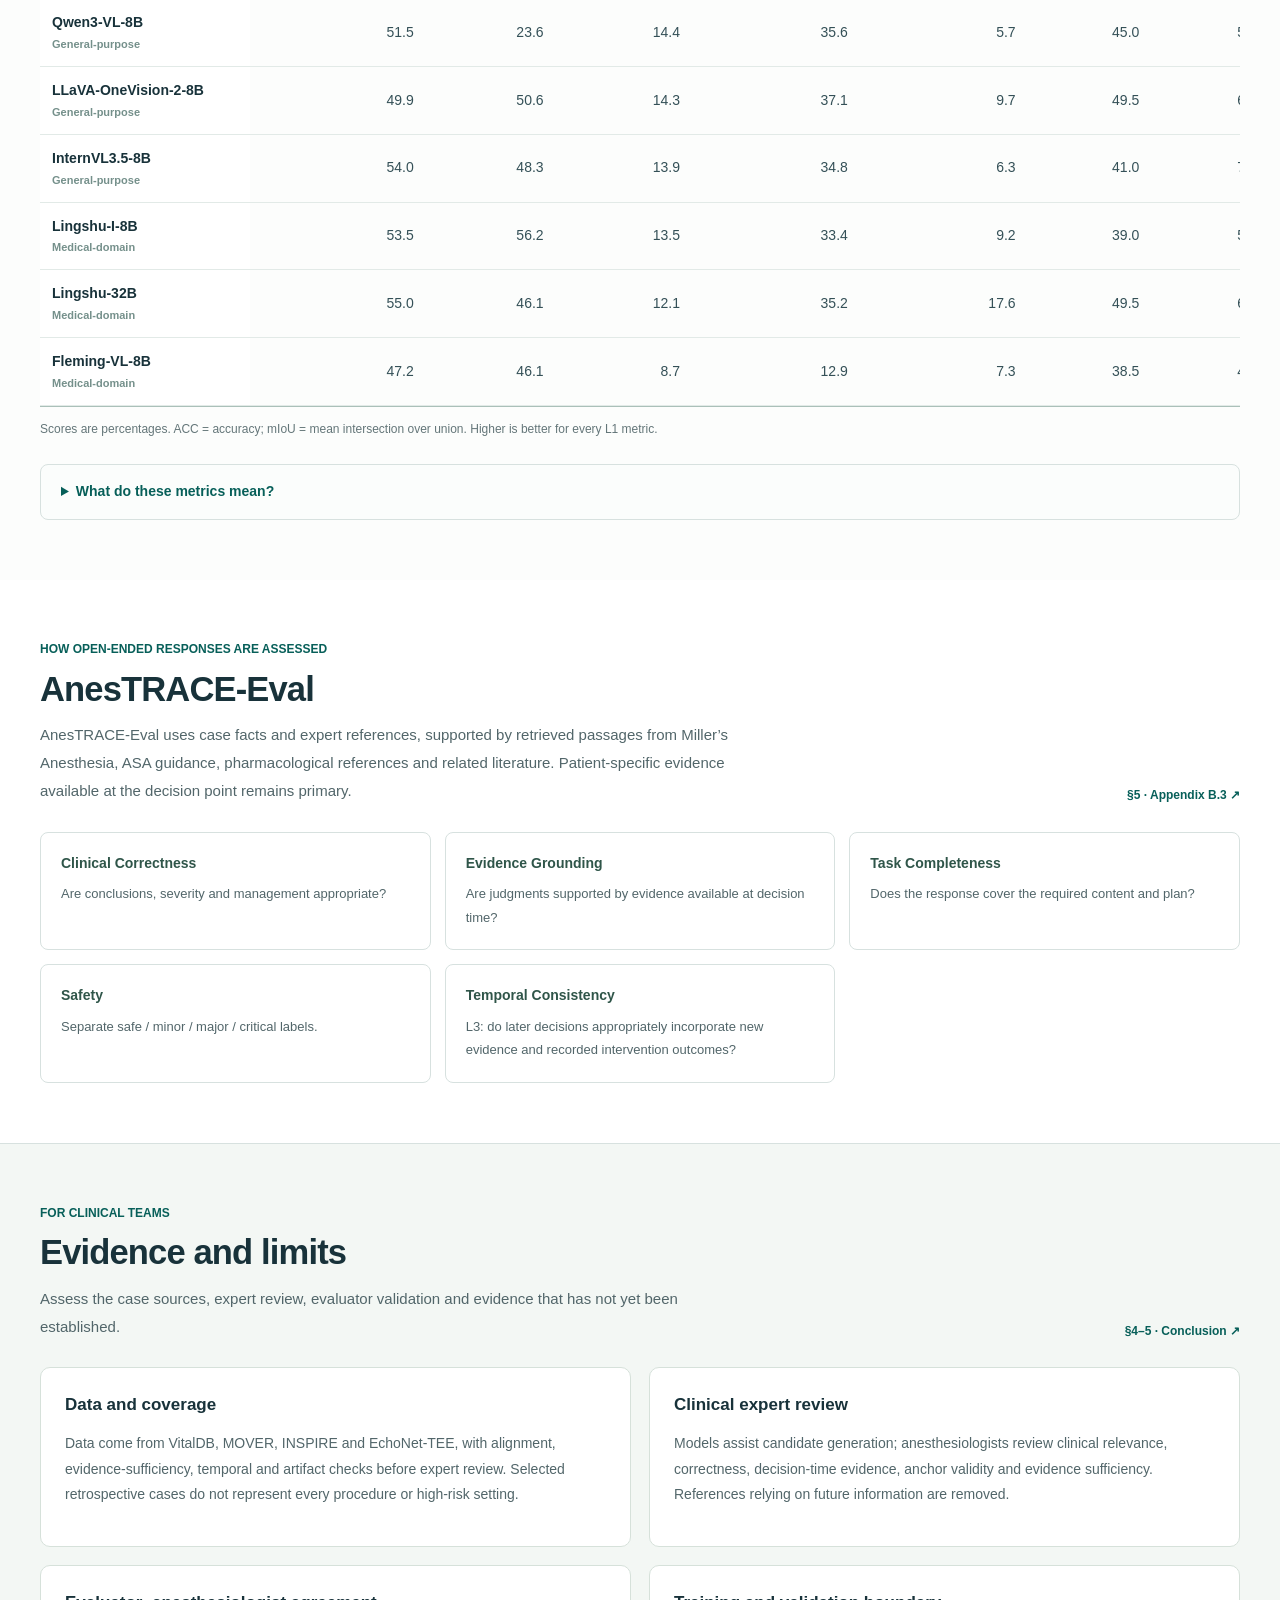
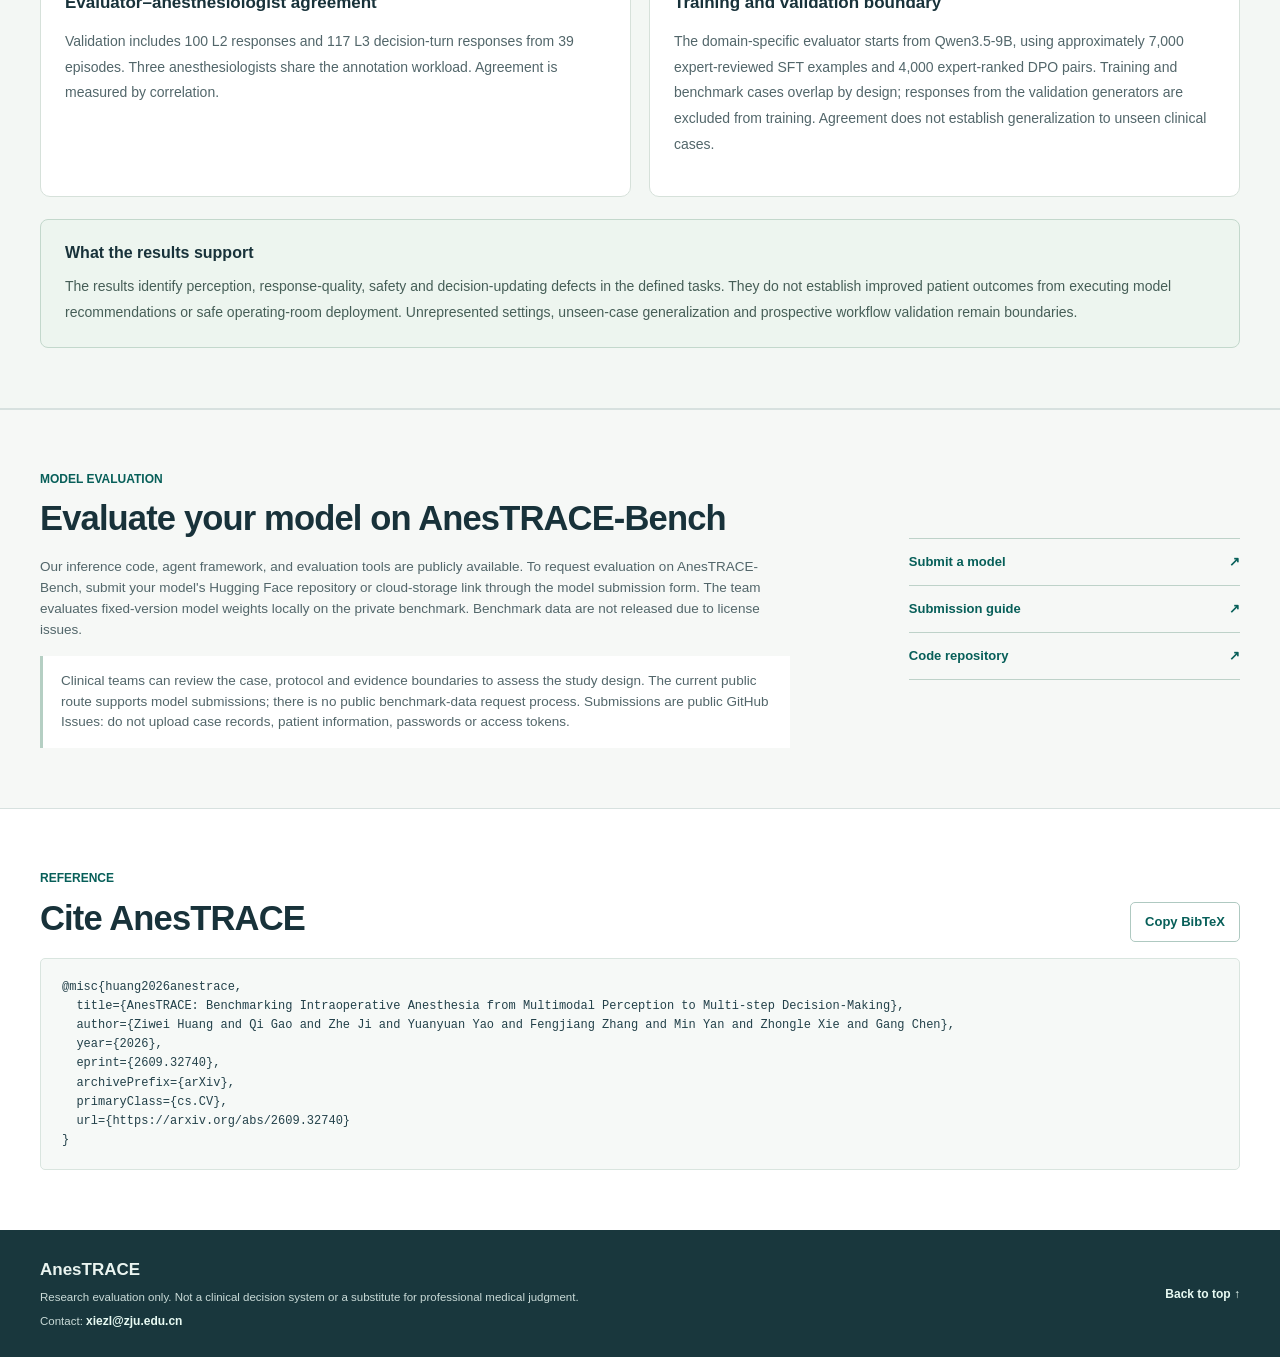
==== commit 47c8ed3b: "Improve bilingual website content, layout and image performance" ====
--- a/docs/index.html
+++ b/docs/index.html
@@ -18,77 +18,104 @@
     <a class="skip-link" href="#main">Skip to content</a>
     <header class="site-header">
       <div class="shell header-inner">
-        <a class="brand" href="#top" aria-label="AnesTRACE home"><img class="brand-image" src="assets/anestrace-primary-logo.png" alt="" width="1165" height="1067">Anes<span>TRACE</span></a>
+        <a class="brand" href="#top" aria-label="AnesTRACE home"><img class="brand-image" src="assets/anestrace-primary-logo.webp" alt="" width="384" height="352">Anes<span>TRACE</span></a>
         <nav class="site-nav" aria-label="Main navigation">
           <a class="language-switch" href="zh.html" lang="zh-CN" hreflang="zh-CN" aria-label="Switch to Chinese">中文 <span aria-hidden="true">/ EN</span></a>
-          <a href="#leaderboard">Leaderboard</a>
-          <a href="#benchmark">Tasks</a>
-          <a href="#evaluation">Evaluator</a>
-          <a href="#access">Access</a>
+          <a href="#benchmark">Tasks & case</a>
+          <a href="#leaderboard">Results</a>
+          <a href="#evidence">Evidence & limits</a>
+          <a href="#access">Participate</a>
         </nav>
         <a class="header-code" href="https://github.com/zjuDBxAI/AnesTRACE" target="_blank" rel="noopener noreferrer">GitHub <span aria-hidden="true">↗</span></a>
       </div>
     </header>
 
     <main id="main">
-      <section class="hero" id="top" aria-labelledby="hero-heading">
+<section class="hero" id="top" aria-labelledby="hero-heading">
         <div class="shell hero-inner">
-          <h1 id="hero-heading"><img class="hero-logo" src="assets/anestrace-primary-logo.png" alt="AnesTRACE" width="1165" height="1067"></h1>
+          <h1 id="hero-heading"><img class="hero-logo" src="assets/anestrace-primary-logo.webp" alt="AnesTRACE" width="384" height="352"></h1>
           <p class="paper-title">Benchmarking Intraoperative Anesthesia from Multimodal Perception to Multi-step Decision-Making</p>
-          <p class="hero-description">An evaluation suite for how AI models perceive intraoperative evidence, recommend management at a decision point, and update decisions across recorded clinical trajectories.</p>
-          <div class="hero-actions" aria-label="Paper resources">
-            <a class="button button-primary" href="https://arxiv.org/pdf/2609.32740" target="_blank" rel="noopener noreferrer"><img class="button-icon" src="assets/anestrace-arxiv-icon.svg" alt="" width="24" height="24">Paper</a>
-            <a class="button button-primary" href="https://github.com/zjuDBxAI/AnesTRACE" target="_blank" rel="noopener noreferrer"><img class="button-icon" src="assets/anestrace-github-icon.svg" alt="" width="24" height="24">Code</a>
-            <a class="button button-primary" href="https://huggingface.co/DataXAI/AnesTRACE-Eval" target="_blank" rel="noopener noreferrer"><img class="button-icon button-icon-color" src="assets/anestrace-huggingface-icon.svg" alt="" width="24" height="24">AnesTRACE-Eval</a>
+          <p class="hero-description">Evaluate AI models/agents on intraoperative perception, anesthesia decisions and decision updating.</p>
+          <p class="research-label">Multimodal perception · Multi-step decisions · Anesthesiologist-aligned evaluation</p>
+          <div class="hero-actions" aria-label="Project resources">
+            <a class="button button-outline" href="https://arxiv.org/pdf/2609.32740v1" target="_blank" rel="noopener noreferrer"><img class="button-icon" src="assets/anestrace-arxiv-icon.svg" alt="" width="24" height="24">Paper</a>
+            <a class="button button-outline" href="https://github.com/zjuDBxAI/AnesTRACE" target="_blank" rel="noopener noreferrer"><img class="button-icon" src="assets/anestrace-github-icon.svg" alt="" width="24" height="24">Code</a>
+            <a class="button button-outline" href="https://huggingface.co/DataXAI/AnesTRACE-Eval" target="_blank" rel="noopener noreferrer"><img class="button-icon button-icon-color" src="assets/anestrace-huggingface-icon.svg" alt="" width="24" height="24">AnesTRACE-Eval</a>
           </div>
           <div class="affiliations" aria-label="Research institutions">
-            <a class="affiliation affiliation-zju" href="https://www.zju.edu.cn/" target="_blank" rel="noopener noreferrer" title="Zhejiang University · DataXAI Group">
-              <img src="assets/zhejiang-university.png" alt="Zhejiang University emblem" width="318" height="253">
+            <a class="affiliation affiliation-zju" href="https://www.nbdataxai.com/" target="_blank" rel="noopener noreferrer" title="Zhejiang University · DataXAI Group">
+              <img src="assets/zhejiang-university-emblem.webp" alt="Zhejiang University emblem" width="128" height="128">
               <span>Zhejiang University · DataXAI Group</span>
             </a>
             <span class="affiliation-divider" aria-hidden="true"></span>
-            <a class="affiliation affiliation-sahzu" href="https://en.z2hospital.com/" target="_blank" rel="noopener noreferrer" title="The Second Affiliated Hospital of Zhejiang University">
-              <img class="hospital-emblem" src="assets/Zhe.jpg" alt="The Second Affiliated Hospital of Zhejiang University emblem" width="800" height="800">
-              <span>The Second Affiliated Hospital of Zhejiang University</span>
+            <a class="affiliation affiliation-sahzu" href="https://en.z2hospital.com/" target="_blank" rel="noopener noreferrer" title="The Second Affiliated Hospital of Zhejiang University · Department of Anesthesiology">
+              <img class="hospital-emblem" src="assets/sahzu-emblem.webp" alt="The Second Affiliated Hospital of Zhejiang University emblem" width="128" height="128">
+              <span>The Second Affiliated Hospital of Zhejiang University · Department of Anesthesiology</span>
             </a>
           </div>
         </div>
       </section>
 
-      <div class="facts-band" aria-label="Benchmark size">
-        <div class="shell facts-grid">
-          <div class="fact"><span class="fact-value">1,817</span><span class="fact-label">Perception QA instances</span></div>
-          <div class="fact"><span class="fact-value">493</span><span class="fact-label">Single-point decision anchors</span></div>
-          <div class="fact"><span class="fact-value">167 <small>/ 517</small></span><span class="fact-label">Multi-step episodes / turns</span></div>
-        </div>
-      </div>
+<div class="facts-band" aria-label="Benchmark units"><div class="shell facts-grid">
+      <div class="fact"><span class="fact-value">1,817</span><span class="fact-label">Intraoperative Perception questions<small>817 TEE · 1,000 waveform / trend</small></span></div>
+      <div class="fact"><span class="fact-value">493</span><span class="fact-label">Clinical decision anchors<small>Single-point decisions · 467 surgical cases</small></span></div>
+      <div class="fact"><span class="fact-value">167</span><span class="fact-label">Multi-step episodes<small>517 decision turns · 124 surgical cases</small></span></div>
+    </div></div>
 
-      <section class="section benchmark-section" id="benchmark" aria-labelledby="benchmark-heading">
-        <div class="shell">
-          <div class="section-heading narrow-heading">
-            <div><p class="section-kicker">The framework</p><h2 id="benchmark-heading">From observation to decision updating</h2></div>
-          </div>
-          <div class="level-grid">
-            <article class="level"><p class="level-number">01 / Perceive</p><h3>Intraoperative Perception</h3><p>Interpret TEE frames or videos and physiological waveforms or trends. Tasks include recognition, visual grounding, functional assessment, and anomaly perception.</p><span class="level-count">817 TEE QA · 1,000 waveform/trend QA</span></article>
-            <article class="level"><p class="level-number">02 / Decide</p><h3>Single-point Anesthesia Decision-Making</h3><p>Use a standardized representation of the clinical state at one decision point to assess risk, diagnose, select an intervention, and plan reassessment.</p><span class="level-count">493 anchors · 467 surgical cases</span></article>
-            <article class="level"><p class="level-number">03 / Update</p><h3>Multi-step Anesthesia Decision-Making</h3><p>Follow recorded episodes as states and documented intervention outcomes are revealed. Agents may seek information through bounded tools and episode memory.</p><span class="level-count">167 episodes · 517 turns · 124 cases</span></article>
-          </div>
-          <figure class="overview-figure">
-            <a href="assets/anestrace-overview.png" target="_blank" rel="noopener noreferrer" aria-label="Open the full-resolution AnesTRACE overview figure"><img src="assets/anestrace-overview-preview.png" alt="AnesTRACE overview showing the three benchmark levels, expert-reviewed data pipeline, and AnesTRACE-Eval" width="3000" height="1741"></a>
+<section class="section benchmark-section" id="benchmark" aria-labelledby="benchmark-heading">
+  <div class="shell">
+    <div class="section-heading"><div><p class="section-kicker">The evaluation settings</p><h2 id="benchmark-heading">Interpret, diagnose, update</h2><p class="section-intro">Three complementary settings with different input representations, information access and temporal scopes.</p></div><a class="text-link" href="https://arxiv.org/pdf/2609.32740v1#page=4" target="_blank" rel="noopener noreferrer">§3–4 ↗</a></div>
+    <div class="level-grid"><article class="level"><p class="level-number">L1</p><h3>Intraoperative Perception</h3><p class="level-subtitle">Read visible evidence</p><dl class="task-flow"><dt>Input</dt><dd>Transesophageal echocardiography (TEE) images / videos, physiological waveforms or trend plots.</dd><dt>Response</dt><dd>Recognition, visual grounding, functional assessment, value extraction, and trend / anomaly interpretation.</dd><dt>Assessment</dt><dd>Task-specific accuracy, mIoU or F1 metrics.</dd></dl><span class="level-count">817 TEE · 1,000 waveform / trend questions</span></article><article class="level"><p class="level-number">L2</p><h3>Single-point Anesthesia Decision-Making</h3><p class="level-subtitle">Diagnosis at a single decision point</p><dl class="task-flow"><dt>Input</dt><dd>A standardized patient state available up to the decision time, including historical trends where provided.</dd><dt>Response</dt><dd>Case-grounded risk assessment, diagnosis, intervention and reassessment plans, with an evidence-based rationale.</dd><dt>Assessment</dt><dd>AnesTRACE-Eval assesses open-ended responses; safety labels are reported separately.</dd></dl><span class="level-count">493 anchors · 467 surgical cases</span></article><article class="level"><p class="level-number">L3</p><h3>Multi-step Anesthesia Decision-Making</h3><p class="level-subtitle">Ongoing intraoperative diagnosis</p><dl class="task-flow"><dt>Input</dt><dd>Patient states and recorded intervention outcomes revealed over time; the agent may request information through bounded tools.</dd><dt>Response</dt><dd>Acquire case evidence, explain the evidence-based rationale, and update management across successive decision times.</dd><dt>Assessment</dt><dd>Assess quality and safety per turn, and Temporal Consistency per complete episode.</dd></dl><span class="level-count">167 episodes · 517 decision turns</span></article></div>
+    <aside class="evidence-sources"><div><h3>Evidence-based knowledge support</h3><p class="source-tags"><span>Miller’s Anesthesia</span><span>Clinical guidelines</span><span>Drug information</span><span>PubMed literature</span></p><p>L3 agents can retrieve relevant knowledge on demand to support diagnosis and management alongside current case evidence.</p></div><a class="text-link" href="https://arxiv.org/pdf/2609.32740v1#page=26" target="_blank" rel="noopener noreferrer">Retrieval tools · Table 14 ↗</a></aside>
+    <details class="technical-details"><summary>View the full framework</summary><figure class="overview-figure">
+            <a href="assets/anestrace-overview.png" target="_blank" rel="noopener noreferrer" aria-label="Open the full-resolution AnesTRACE overview figure"><img src="assets/anestrace-overview-1200.webp" srcset="assets/anestrace-overview-1200.webp 1200w, assets/anestrace-overview-2400.webp 2400w" sizes="(max-width: 720px) calc(100vw - 32px), (max-width: 1400px) calc(100vw - 80px), 1320px" loading="lazy" decoding="async" alt="AnesTRACE overview showing the three benchmark levels, expert-reviewed data pipeline, and AnesTRACE-Eval" width="2400" height="1393"></a>
             <figcaption>Overview of AnesTRACE-Bench and AnesTRACE-Eval. <a href="assets/anestrace-overview.png" target="_blank" rel="noopener noreferrer">Open full-size figure <span aria-hidden="true">↗</span></a></figcaption>
-          </figure>
-        </div>
-      </section>
+          </figure></details>
+  </div>
+</section>
 
-      <section class="section leaderboard-section" id="leaderboard" aria-labelledby="leaderboard-heading">
+<section class="section case-section" id="case-study" aria-labelledby="case-study-heading">
+  <div class="shell">
+    <div class="section-heading"><div><p class="section-kicker">Case analysis</p><h2 id="case-study-heading">One episode, three decision times</h2><p class="section-intro">Three decision turns during donor nephrectomy · DeepSeek-V4-Pro with the full agent framework. </p></div><a class="text-link" href="https://arxiv.org/pdf/2609.32740v1#page=33" target="_blank" rel="noopener noreferrer">Appendix G · Figure 10 ↗</a></div>
+    <p class="replay-note">Trajectory replay: later patient states and intervention outcomes come from existing case records; model recommendations do not change subsequent patient states.</p><div class="case-timeline"><article class="case-turn"><div class="time-marker">T0</div><div class="turn-content"><h3>Pressure decrease with bradycardia</h3><div class="turn-grid">
+      <div class="case-evidence"><h4>Available evidence</h4><p class="measurements">MAP 67–69 mmHg · HR 49 bpm</p></div>
+      <div><h4>Model response summary</h4><p>The model described mild hypotension, proposed cautious fluids and conditional vasopressor use, and recommended observing the response.</p></div>
+      <div class="case-judgment"><h4>AnesTRACE-Eval assessment</h4><p>The assessment noted that concurrent bradycardia was not explicitly addressed; Clinical Correctness, Evidence Grounding and Task Completeness had localized defects.</p><span class="safety-label neutral">Safety label: safe</span></div>
+      </div></div></article><article class="case-turn"><div class="time-marker">T1</div><div class="turn-content"><h3>Recorded pressure has recovered</h3><div class="turn-grid">
+      <div class="case-evidence"><h4>Available evidence</h4><p class="measurements">MAP 101 mmHg</p></div>
+      <div><h4>Model response summary</h4><p>The model proposed observation and resuming remifentanil if MAP exceeded 105–110 mmHg. </p></div>
+      <div class="case-judgment"><h4>AnesTRACE-Eval assessment</h4><p>The assessment judged the proposed threshold high, with a potential treatment delay; diagnosis and intervention retained localized correctness and grounding defects.</p><span class="safety-label concern">Safety label: minor</span></div>
+      </div></div></article><article class="case-turn"><div class="time-marker">T2</div><div class="turn-content"><h3>Pressure recovery and trend monitoring</h3><div class="turn-grid">
+      <div class="case-evidence"><h4>Available evidence</h4><p class="measurements">MAP 78 mmHg · End-tidal CO₂ (EtCO₂) trend</p></div>
+      <div><h4>Model response summary</h4><p>The model proposed continued observation and ventilation adjustment if EtCO₂ continued to rise.</p></div>
+      <div class="case-judgment"><h4>AnesTRACE-Eval assessment</h4><p>The assessment recognized management updating after pressure recovery, but noted that the diagnosis still described hypotension.</p><span class="safety-label neutral">Safety label: safe</span></div>
+      </div></div></article></div><div class="case-takeaway"><strong>Local defects and overall performance</strong><p>Evidence adaptation and management coherence both received 2/2, while T1 still carried a minor safety concern.</p><p class="case-note">A safe label means no safety concern was assigned in this assessment; it does not establish complete correctness or clinical usability.</p></div>
+    <details class="technical-details"><summary>View the original figure and detailed scores</summary><figure class="case-study-figure">
+            <div class="case-study-scroll" tabindex="0" role="region" aria-label="Scrollable multi-step case study">
+              <a href="assets/representative-l3-evaluation-trajectory.png" target="_blank" rel="noopener noreferrer" aria-label="Open the full-resolution multi-step case study"><img src="assets/representative-l3-1040.webp" srcset="assets/representative-l3-1040.webp 1040w, assets/representative-l3-2080.webp 2080w" sizes="(max-width: 720px) 680px, (max-width: 1120px) calc(100vw - 80px), 1040px" decoding="async" alt="Representative DeepSeek-V4-Pro episode showing observed evidence, model decisions, and AnesTRACE-Eval judgments across three decision points" width="2080" height="2183" loading="lazy"></a>
+            </div>
+            <figcaption>A representative multi-step episode: observed evidence, model decisions, and AnesTRACE-Eval judgments. <a href="assets/representative-l3-evaluation-trajectory.png" target="_blank" rel="noopener noreferrer">Open full-size figure <span aria-hidden="true">↗</span></a></figcaption>
+          </figure></details>
+  </div>
+</section>
+
+<section class="section findings-section" id="findings" aria-labelledby="findings-heading">
+  <div class="shell">
+    <div class="section-heading"><div><p class="section-kicker">Key findings</p><h2 id="findings-heading">Read quality, safety and latency together</h2><p class="section-intro">Reported results; no single score establishes clinical usability.</p></div><a class="text-link" href="https://arxiv.org/pdf/2609.32740v1#page=7" target="_blank" rel="noopener noreferrer">Tables 3–4 ↗</a></div>
+    <div class="findings-grid"><article class="finding"><span class="finding-number">32.2<span class="finding-unit"> mIoU</span></span><h3>Fine-grained visual grounding remains limited</h3><p>GPT-6-Astra’s TEE visual-grounding mIoU, the highest value in that column of Table 3. mIoU measures predicted–annotated region overlap; it is not clinical diagnostic accuracy.</p></article><article class="finding"><span class="finding-number">17.5<span class="finding-unit"> %</span></span><h3>High average quality still coexists with serious safety errors</h3><p>GPT-6-Astra’s L3 Major/Critical Safety Error Rate. The denominator includes intervention responses with valid safety labels; this is not a patient adverse-event rate.</p></article><article class="finding"><span class="finding-number">74.3<span class="finding-unit"> s</span></span><h3>Response latency needs separate assessment</h3><p>The same model’s L3 p95 latency: approximately 95% of valid timed turns were at or below this value. It sums model-request and tool-execution time per turn; it is neither an episode duration nor an operating-room response guarantee.</p></article></div>
+
+  </div>
+</section>
+
+<section class="section leaderboard-section" id="leaderboard" aria-labelledby="leaderboard-heading">
         <div class="shell">
           <div class="section-heading">
             <div>
               <p class="section-kicker">Published results</p>
-              <h2 id="leaderboard-heading">LeaderBoard</h2>
+              <h2 id="leaderboard-heading">Model evaluation results</h2>
               <p class="section-intro">Explore the three-level evaluation setting. Scores are not directly comparable across levels. These published results include historical API-based models; new official submissions require locally executable weights.</p>
             </div>
-            <a class="source-link" href="https://arxiv.org/pdf/2609.32740v1" target="_blank" rel="noopener noreferrer">arXiv v1 · Tables 3–4 <span aria-hidden="true">↗</span></a>
+            <a class="source-link" href="https://arxiv.org/pdf/2609.32740v1" target="_blank" rel="noopener noreferrer">2026-09-26 · arXiv v1 · Tables 3–4 <span aria-hidden="true">↗</span></a>
           </div>
 
           <div class="leaderboard-controls">
@@ -102,47 +129,40 @@
               <label class="field" for="category-filter"><span>Model category</span><select id="category-filter"><option value="all">All categories</option><option value="proprietary">Proprietary</option><option value="general">General-purpose</option><option value="medical">Medical-domain</option></select></label>
             </div>
           </div>
+          <div class="sort-shortcuts" aria-label="Sorting shortcuts"><span>Compare by</span><button type="button" data-sort="quality" aria-pressed="true">Task quality</button><button type="button" data-sort="safety" aria-pressed="false">Safety Error ↓</button><button type="button" data-sort="latency" aria-pressed="false">p95 latency ↓</button></div>
           <div id="leaderboard-panel" role="tabpanel" aria-labelledby="tab-perception">
             <div class="table-meta"><p id="table-context" aria-live="polite"></p><p id="table-count" aria-live="polite"></p></div>
+            <p class="scroll-hint">Scroll horizontally for all metrics; click a column heading to sort. Arrows show the current sort direction.</p>
             <div class="table-scroll" tabindex="0" role="region" aria-label="Scrollable leaderboard table">
               <table id="leaderboard-table"><caption class="sr-only">Published AnesTRACE-Bench model results</caption><thead></thead><tbody></tbody></table>
             </div>
-            <p class="table-footnote" id="table-footnote"></p>
+            <p class="table-footnote" id="table-footnote"></p><details class="metric-guide"><summary>What do these metrics mean?</summary><dl class="metric-definitions"><div><dt>Quality score</dt><dd>Ordinal 0/1/2 judgments on non-safety dimensions normalized to 0–100; not answer accuracy.</dd></div><div><dt>Safety error rate</dt><dd>The share of valid safety-assessed responses labeled major or critical. Missing or failed assessments are excluded.</dd></div><div><dt>Temporal consistency</dt><dd>Evaluated across a complete clinical episode.</dd></div><div><dt>Evidence acquisition</dt><dd>An exploratory automatic-matching proxy, not a physician-validated measure of necessary evidence.</dd></div></dl></details>
           </div>
         </div>
       </section>
 
-      <section class="section findings-section" aria-labelledby="findings-heading">
-        <div class="shell">
-          <p class="section-kicker">What the evaluation reveals</p>
-          <h2 id="findings-heading">Strong averages leave important gaps</h2>
-          <div class="findings-grid">
-            <div class="finding"><span class="finding-number">32.2<span class="finding-unit"> mIoU</span></span><h3>Fine-grained perception</h3><p>The highest reported TEE visual-grounding score remains limited, even when models perform better on basic recognition.</p></div>
-            <div class="finding"><span class="finding-number">17.5<span class="finding-unit">%</span></span><h3>Safety errors remain</h3><p>The highest-scoring multi-step model still has major or critical errors among safety-assessed intervention responses.</p></div>
-            <div class="finding"><span class="finding-number">74.3<span class="finding-unit"> s</span></span><h3>Quality has a time cost</h3><p>The best turn-level decision quality comes with substantial p95 response latency under the paper's inference configuration.</p></div>
-          </div>
-          <figure class="case-study-figure">
-            <div class="case-study-scroll" tabindex="0" role="region" aria-label="Scrollable multi-step case study">
-              <a href="assets/representative-l3-evaluation-trajectory.png" target="_blank" rel="noopener noreferrer" aria-label="Open the full-resolution multi-step case study"><img src="assets/representative-l3-evaluation-trajectory.png" alt="Representative DeepSeek-V4-Pro episode showing observed evidence, model decisions, and AnesTRACE-Eval judgments across three decision points" width="3628" height="3808" loading="lazy"></a>
-            </div>
-            <figcaption>A representative multi-step episode: observed evidence, model decisions, and AnesTRACE-Eval judgments. <a href="assets/representative-l3-evaluation-trajectory.png" target="_blank" rel="noopener noreferrer">Open full-size figure <span aria-hidden="true">↗</span></a></figcaption>
-          </figure>
-        </div>
-      </section>
+<section class="section eval-section" id="evaluation" aria-labelledby="evaluation-heading">
+  <div class="shell">
+    <div class="section-heading"><div><p class="section-kicker">How open-ended responses are assessed</p><h2 id="evaluation-heading">AnesTRACE-Eval</h2><p class="section-intro">AnesTRACE-Eval uses case facts and expert references, supported by retrieved passages from Miller’s Anesthesia, ASA guidance, pharmacological references and related literature. Patient-specific evidence available at the decision point remains primary.</p></div><a class="text-link" href="https://arxiv.org/pdf/2609.32740v1#page=6" target="_blank" rel="noopener noreferrer">§5 · Appendix B.3 ↗</a></div>
+    <dl class="dimension-list"><div><dt>Clinical Correctness</dt><dd>Are conclusions, severity and management appropriate?</dd></div><div><dt>Evidence Grounding</dt><dd>Are judgments supported by evidence available at decision time?</dd></div><div><dt>Task Completeness</dt><dd>Does the response cover the required content and plan?</dd></div><div><dt>Safety</dt><dd>Separate safe / minor / major / critical labels.</dd></div><div><dt>Temporal Consistency</dt><dd>L3: do later decisions appropriately incorporate new evidence and recorded intervention outcomes?</dd></div></dl>
 
-      <section class="section eval-section" id="evaluation" aria-labelledby="evaluation-heading">
-        <div class="shell eval-layout">
-          <div><p class="section-kicker">Open-ended response evaluation</p><h2 id="evaluation-heading">AnesTRACE-Eval</h2><p>Clinical management can admit more than one acceptable plan. AnesTRACE-Eval uses anesthesiologist-defined atomic criteria and a trained evaluator to judge responses against the information available at the decision time.</p><a class="text-link" href="https://arxiv.org/pdf/2609.32740" target="_blank" rel="noopener noreferrer">Read the evaluation protocol <span aria-hidden="true">↗</span></a></div>
-          <div class="eval-dimensions" aria-label="Evaluation dimensions"><span>Clinical Correctness</span><span>Evidence Grounding</span><span>Task Completeness</span><span>Safety</span><span>Temporal Consistency <small>multi-step</small></span></div>
-        </div>
-      </section>
+  </div>
+</section>
 
-      <section class="section access-section" id="access" aria-labelledby="access-heading">
+<section class="section evidence-section" id="evidence" aria-labelledby="evidence-heading">
+  <div class="shell">
+    <div class="section-heading"><div><p class="section-kicker">For clinical teams</p><h2 id="evidence-heading">Evidence and limits</h2><p class="section-intro">Assess the case sources, expert review, evaluator validation and evidence that has not yet been established.</p></div><a class="text-link" href="https://arxiv.org/pdf/2609.32740v1#page=10" target="_blank" rel="noopener noreferrer">§4–5 · Conclusion ↗</a></div>
+    <div class="evidence-grid"><article class="evidence-card"><h3>Data and coverage</h3><p>Data come from VitalDB, MOVER, INSPIRE and EchoNet-TEE, with alignment, evidence-sufficiency, temporal and artifact checks before expert review. Selected retrospective cases do not represent every procedure or high-risk setting.</p></article><article class="evidence-card"><h3>Clinical expert review</h3><p>Models assist candidate generation; anesthesiologists review clinical relevance, correctness, decision-time evidence, anchor validity and evidence sufficiency. References relying on future information are removed.</p></article><article class="evidence-card"><h3>Evaluator–anesthesiologist agreement</h3><p>Validation includes 100 L2 responses and 117 L3 decision-turn responses from 39 episodes. Three anesthesiologists share the annotation workload. Agreement is measured by correlation.</p></article><article class="evidence-card"><h3>Training and validation boundary</h3><p>The domain-specific evaluator starts from Qwen3.5-9B, using approximately 7,000 expert-reviewed SFT examples and 4,000 expert-ranked DPO pairs. Training and benchmark cases overlap by design; responses from the validation generators are excluded from training. Agreement does not establish generalization to unseen clinical cases.</p></article></div><div class="limits-note"><strong>What the results support</strong><p>The results identify perception, response-quality, safety and decision-updating defects in the defined tasks. They do not establish improved patient outcomes from executing model recommendations or safe operating-room deployment. Unrepresented settings, unseen-case generalization and prospective workflow validation remain boundaries.</p></div>
+
+  </div>
+</section>
+
+<section class="section access-section" id="access" aria-labelledby="access-heading">
         <div class="shell access-layout">
           <div>
             <p class="section-kicker">Model evaluation</p>
             <h2 id="access-heading">Evaluate your model on AnesTRACE-Bench</h2>
-            <p>Our inference code, agent framework, and evaluation tools are publicly available. To request evaluation on AnesTRACE-Bench, submit your model's Hugging Face repository or cloud-storage link through the <a href="https://github.com/zjuDBxAI/AnesTRACE/issues/new?template=model-submission.yml" target="_blank" rel="noopener noreferrer">model submission form</a>. The team evaluates fixed-version model weights locally on the private benchmark. Benchmark data are not released due to license issues.</p>
+            <p>Our inference code, agent framework, and evaluation tools are publicly available. To request evaluation on AnesTRACE-Bench, submit your model's Hugging Face repository or cloud-storage link through the <a href="https://github.com/zjuDBxAI/AnesTRACE/issues/new?template=model-submission.yml" target="_blank" rel="noopener noreferrer">model submission form</a>. The team evaluates fixed-version model weights locally on the private benchmark. Benchmark data are not released due to license issues.</p><p class="participation-note">Clinical teams can review the case, protocol and evidence boundaries to assess the study design. The current public route supports model submissions; there is no public benchmark-data request process. Submissions are public GitHub Issues: do not upload case records, patient information, passwords or access tokens.</p>
           </div>
           <div class="access-links">
             <a href="https://github.com/zjuDBxAI/AnesTRACE/issues/new?template=model-submission.yml" target="_blank" rel="noopener noreferrer">Submit a model <span aria-hidden="true">↗</span></a>
@@ -152,7 +172,7 @@
         </div>
       </section>
 
-      <section class="section citation-section" id="citation" aria-labelledby="citation-heading">
+<section class="section citation-section" id="citation" aria-labelledby="citation-heading">
         <div class="shell"><div class="citation-heading"><div><p class="section-kicker">Reference</p><h2 id="citation-heading">Cite AnesTRACE</h2></div><button id="copy-citation" class="button button-outline" type="button">Copy BibTeX</button></div><pre id="bibtex"><code>@misc{huang2026anestrace,
   title={AnesTRACE: Benchmarking Intraoperative Anesthesia from Multimodal Perception to Multi-step Decision-Making},
   author={Ziwei Huang and Qi Gao and Zhe Ji and Yuanyuan Yao and Fengjiang Zhang and Min Yan and Zhongle Xie and Gang Chen},
@@ -165,6 +185,6 @@
       </section>
     </main>
 
-    <footer class="site-footer"><div class="shell footer-inner"><div><strong>AnesTRACE</strong><p>Research evaluation only. Not a clinical decision system or a substitute for professional medical judgment.</p></div><a href="#top">Back to top ↑</a></div></footer>
+    <footer class="site-footer"><div class="shell footer-inner"><div><strong>AnesTRACE</strong><p>Research evaluation only. Not a clinical decision system or a substitute for professional medical judgment.</p><p class="contact-email">Contact: <a href="mailto:xiezl@zju.edu.cn">xiezl@zju.edu.cn</a></p></div><a href="#top">Back to top ↑</a></div></footer>
   </body>
 </html>
--- a/docs/styles.css
+++ b/docs/styles.css
@@ -68,12 +68,10 @@
 .author-note { margin: 2px 0 0; color: #738487; font-size: 11px; }
 .affiliations { display: grid; grid-template-columns: minmax(0, 1fr) 1px minmax(0, 1fr); align-items: center; gap: 20px; width: min(100%, 760px); margin-top: 12px; }
 .affiliation { display: inline-flex; align-items: center; justify-self: center; gap: 8px; min-height: 42px; }
-.affiliation img { mix-blend-mode: multiply; }
-.affiliation-zju img { display: block; width: 39px; height: 39px; object-fit: contain; }
+.affiliation img { display: block; flex: 0 0 42px; width: 42px; height: 42px; object-fit: contain; mix-blend-mode: multiply; }
 .affiliation-zju span { color: #27435a; font-size: 12px; font-weight: 700; }
 .affiliation-zju span { max-width: 300px; text-align: left; line-height: 1.3; }
 .affiliation-divider { height: 25px; border-left: 1px solid #c5d7d0; }
-.hospital-emblem { display: block; width: 42px; height: 42px; object-fit: contain; }
 .affiliation-sahzu span { max-width: 310px; color: #27435a; font-size: 12px; font-weight: 700; line-height: 1.3; text-align: left; }
 
 .facts-band { background: #fff; border-bottom: 1px solid var(--line); }
@@ -260,3 +258,157 @@
   html { scroll-behavior: auto; }
   .button { transition: none; }
 }
+
+/* Clinical reading flow: brief tasks, readable case, then results and evidence. */
+.shell { width: min(100% - 64px, 1200px); }
+.hero-inner { padding-block: 36px 28px; }
+.hero { scroll-margin-top: 78px; }
+.hero-logo { width: 142px; }
+.hero-description { max-width: 780px; font-size: 16px; line-height: 1.8; }
+.research-label { max-width: 800px; margin: 16px 0 0; padding: 7px 14px; border: 1px solid #c6dcd4; border-radius: 30px; background: #e9f4ef; color: #315b54; font-size: 12px; line-height: 1.7; }
+.institution-label { margin: 24px 0 0; color: var(--muted); font-size: 11px; letter-spacing: .05em; }
+.affiliations { margin-top: 7px; }
+.fact-label { font-size: 13px; }
+.fact-label small { display: block; margin-top: 4px; color: var(--muted); font-size: 11px; font-weight: 400; }
+.section { padding-block: 60px; }
+.section-heading h2 { line-height: 1.35; }
+.section-intro { font-size: 15px; line-height: 1.85; }
+.section-heading .text-link { flex: none; }
+.level-grid { gap: 16px; border: 0; }
+.level, .level:first-child { padding: 24px; border: 1px solid var(--line); border-radius: 10px; background: #fbfdfc; }
+.level h3 { min-height: 44px; font-size: 18px; line-height: 1.45; }
+.level p.level-subtitle { min-height: 0; margin: 5px 0 20px; color: var(--teal-dark); font-weight: 650; }
+.task-flow { margin: 0; font-size: 13px; }
+.task-flow dt { margin-top: 14px; color: #3d5f59; font-size: 11px; font-weight: 750; }
+.task-flow dd { margin: 3px 0 0; color: var(--muted); line-height: 1.8; }
+.level-count { border-top: 1px solid var(--line); padding-top: 14px; margin-top: 20px; }
+.technical-details, .metric-guide { margin-top: 24px; border: 1px solid var(--line); border-radius: 8px; background: white; }
+summary { padding: 16px 20px; cursor: pointer; color: var(--teal-dark); font-size: 14px; font-weight: 650; }
+summary:hover { background: #f0f7f3; }
+.technical-details .overview-figure, .technical-details .case-study-figure { margin: 0; padding: 0 20px 20px; }
+.case-section { background: #f4f8f6; border-block: 1px solid var(--line); }
+.replay-note { margin: 0 0 26px; padding: 16px 20px; border-left: 3px solid #538479; background: #e7f0eb; color: #34564f; font-size: 14px; line-height: 1.8; }
+.case-turn { display: grid; grid-template-columns: 52px minmax(0, 1fr); gap: 16px; position: relative; padding-bottom: 24px; }
+.case-turn:not(:last-child)::before { content: ""; position: absolute; left: 25px; top: 50px; bottom: 0; width: 2px; background: #c3d8cf; }
+.time-marker { display: grid; place-items: center; width: 52px; height: 52px; border: 1px solid #9dbfb1; border-radius: 50%; background: #e3f1e9; color: #245c4d; font-size: 14px; font-weight: 750; z-index: 1; }
+.turn-content { min-width: 0; border: 1px solid #d4e1da; border-radius: 10px; padding: 22px; background: white; }
+.turn-content h3 { margin: 0 0 18px; font-size: 19px; }
+.turn-grid { display: grid; grid-template-columns: .72fr 1fr 1.12fr; gap: 24px; }
+.turn-grid h4 { margin: 0 0 9px; color: #58726d; font-size: 12px; }
+.turn-grid p { margin: 0; font-size: 14px; line-height: 1.8; }
+.turn-grid .measurements { color: #25494a; font-weight: 700; font-variant-numeric: tabular-nums; }
+.case-judgment { border-left: 1px solid var(--line); padding-left: 22px; }
+.safety-label { display: inline-block; margin-top: 13px; padding: 5px 9px; border-radius: 4px; font-size: 12px; font-weight: 650; }
+.safety-label.neutral { background: #eef2f4; color: #465f6b; }
+.safety-label.concern { background: #fff0dc; color: #8a4c0e; }
+.case-takeaway, .limits-note { padding: 21px 24px; border: 1px solid #c3d8cc; border-radius: 8px; background: #edf5ef; }
+.case-takeaway p, .limits-note p { margin: 8px 0 0; color: #465e57; font-size: 14px; line-height: 1.85; }
+.findings-section { background: white; }
+.findings-section h2 { margin-bottom: 0; }
+.findings-grid { gap: 16px; border: 0; }
+.finding, .finding:first-child { padding: 24px; border: 1px solid #d0e0d7; border-radius: 10px; background: #f2f7f3; }
+.finding-number { font-size: 39px; }
+.finding h3 { font-size: 16px; line-height: 1.6; }
+.finding p { max-width: none; font-size: 14px; line-height: 1.85; }
+.metric-source { display: block; margin-top: 16px; color: #60786f; font-size: 11px; line-height: 1.7; }
+.leaderboard-section { border-top: 1px solid var(--line); background: #fcfdfc; }
+.sort-shortcuts { display: flex; flex-wrap: wrap; align-items: center; gap: 8px; margin: 8px 0 18px; font-size: 12px; }
+.sort-shortcuts > span { margin-right: 5px; color: var(--muted); }
+.sort-shortcuts button { border: 1px solid #bdd1c8; border-radius: 20px; padding: 7px 13px; background: white; color: #365e51; font-size: 12px; }
+.sort-shortcuts button[aria-pressed="true"] { background: #e2f1e9; border-color: var(--teal); color: var(--teal-dark); font-weight: 700; }
+.sort-shortcuts button:disabled { opacity: .45; cursor: default; }
+.scroll-hint { margin: 0 0 8px; font-size: 11px; color: var(--muted); }
+.metric-guide p { margin: 0; padding: 0 20px 16px; font-size: 13px; line-height: 1.85; color: var(--muted); }
+.metric-guide > a { display: inline-block; margin: 0 20px 18px; }
+table[data-level="multi"], table[data-level="single"] { min-width: 860px; }
+.sort-button { font-size: 12px; }
+.table-footnote { font-size: 12px; line-height: 1.8; }
+.dimension-list { display: grid; grid-template-columns: repeat(3, minmax(0,1fr)); gap: 14px; margin: 0; }
+.dimension-list > div { padding: 20px; border: 1px solid var(--line); border-radius: 8px; }
+.dimension-list dt { color: #2f5549; font-size: 14px; font-weight: 700; }
+.dimension-list dd { margin: 8px 0 0; color: var(--muted); font-size: 13px; line-height: 1.8; }
+.evidence-section { background: #f3f7f4; border-block: 1px solid var(--line); }
+.evidence-grid { display: grid; grid-template-columns: repeat(2, minmax(0,1fr)); gap: 18px; }
+.evidence-card { padding: 24px; background: white; border: 1px solid #d6e1da; border-radius: 10px; }
+.evidence-card h3 { margin: 0; font-size: 17px; }
+.evidence-card p { margin: 12px 0 14px; color: var(--muted); font-size: 14px; line-height: 1.85; }
+.limits-note { margin-top: 22px; }
+.access-section .participation-note { padding: 15px 18px; background: white; border-left: 3px solid #b5cfc3; font-size: 13px; }
+@media (max-width: 920px) {
+  .shell { width: calc(100% - 40px); }
+  .site-nav { gap: 13px; }
+  .turn-grid { grid-template-columns: 1fr 1.2fr; }
+  .case-evidence { grid-column: 1 / -1; }
+  .dimension-list { grid-template-columns: repeat(2,minmax(0,1fr)); }
+}
+@media (max-width: 720px) {
+  .shell { width: calc(100% - 32px); }
+  .section { padding-block: 40px; scroll-margin-top: 120px; }
+  .hero-inner { padding-block: 26px; }
+  .hero { scroll-margin-top: 120px; }
+  .hero-logo { width: 112px; }
+  .hero-description { font-size: 14px; }
+  .research-label { border-radius: 8px; font-size: 11px; }
+  .paper-title { font-size: 24px; line-height: 1.4; }
+  .site-nav { gap: 4px 13px; justify-content: start; flex-wrap: wrap; overflow: visible; padding-block: 7px; }
+  .site-nav a { padding-block: 6px; font-size: 12px; }
+  .section-heading .text-link { display: inline-block; margin-top: 12px; }
+  .section-intro { font-size: 14px; }
+  .level-grid, .findings-grid, .evidence-grid { grid-template-columns: 1fr; }
+  .level, .level:first-child, .finding, .finding:first-child { padding: 22px; }
+  .level h3 { min-height: 0; }
+  .case-turn { grid-template-columns: 38px minmax(0,1fr); gap: 10px; }
+  .time-marker { width: 38px; height: 38px; font-size: 12px; }
+  .case-turn:not(:last-child)::before { left: 18px; top: 38px; }
+  .turn-content { padding: 18px; }
+  .turn-content h3 { font-size: 17px; }
+  .turn-grid { grid-template-columns: 1fr; gap: 18px; }
+  .case-judgment { padding: 14px 0 0; border-left: 0; border-top: 1px solid var(--line); }
+  .case-takeaway, .limits-note { padding: 18px; }
+  .dimension-list { grid-template-columns: 1fr; }
+  .tab { max-width: 270px; white-space: normal; text-align: left; }
+  .case-study-scroll img { min-width: 0; }
+  .sort-shortcuts { gap: 6px; }
+}
+
+.case-takeaway p.case-note { margin-top: 12px; color: var(--muted); font-size: 12px; line-height: 1.7; }
+.hero-actions + .affiliations { margin-top: 22px; }
+
+/* Align the statistics and task-card footers across languages and breakpoints. */
+.fact, .fact:first-child { display: flex; align-items: center; }
+.fact-label { margin-top: 0; }
+.level { display: flex; flex-direction: column; }
+.task-flow { margin-bottom: 20px; }
+.level-count { margin-top: auto; }
+.tabs { flex-wrap: wrap; overflow: visible; }
+
+/* Typography and metric definitions */
+body { font-size: 16px; -webkit-font-smoothing: antialiased; }
+.paper-title, html[lang="zh-CN"] .paper-title { font-family: inherit; font-size: clamp(25px, 2.7vw, 36px); font-weight: 650; line-height: 1.45; letter-spacing: -.025em; }
+.section-heading h2, .findings-section h2, .eval-section h2, .access-section h2, .citation-section h2 { font-size: clamp(27px, 2.7vw, 36px); letter-spacing: -.025em; line-height: 1.35; }
+.task-flow { font-size: 14px; }
+.task-flow dt { font-size: 12px; }
+.level { box-shadow: 0 4px 18px rgba(24, 64, 68, .035); }
+.level h3 { font-size: 20px; }
+.sort-button { font-size: 13px; }
+.sort-button .sort-unit { font-size: 12px; margin-top: 5px; }
+tbody th, tbody td { font-size: 14px; padding: 13px 12px; font-variant-numeric: tabular-nums; }
+.model-category { font-size: 11px; }
+.metric-definitions { display: grid; grid-template-columns: repeat(2, minmax(0, 1fr)); gap: 16px 28px; margin: 0; padding: 0 22px 22px; }
+.metric-definitions > div { border-top: 1px solid var(--line); padding-top: 14px; }
+.metric-definitions dt { color: var(--ink); font-size: 15px; font-weight: 700; margin-bottom: 6px; }
+.metric-definitions dd { margin: 0; color: var(--muted); font-size: 14px; line-height: 1.8; }
+.metric-guide { background: #fbfdfc; }
+@media (max-width: 720px) {
+ .paper-title { font-size: 26px; }
+ .metric-definitions { grid-template-columns: 1fr; padding: 0 18px 20px; gap: 14px; }
+ tbody th, tbody td { font-size: 13px; }
+}
+
+.evidence-sources { display: flex; align-items: center; justify-content: space-between; gap: 24px; margin-top: 24px; padding: 22px 24px; border: 1px solid #cdded8; border-radius: 8px; background: #f3f8f6; }
+.evidence-sources h3 { margin: 0 0 12px; font-size: 18px; }
+.evidence-sources p { margin: 0; font-size: 14px; line-height: 1.8; color: var(--muted); }
+.evidence-sources .source-tags { display: flex; flex-wrap: wrap; gap: 8px; margin-bottom: 12px; }
+.source-tags span { padding: 4px 10px; border: 1px solid #d4e2dd; border-radius: 5px; background: white; color: #125a55; font-weight: 650; }
+.evidence-sources > a { flex-shrink: 0; }
+@media (max-width: 720px) { .evidence-sources { display: block; padding: 20px; } .evidence-sources > a { display: inline-block; margin-top: 12px; } }
